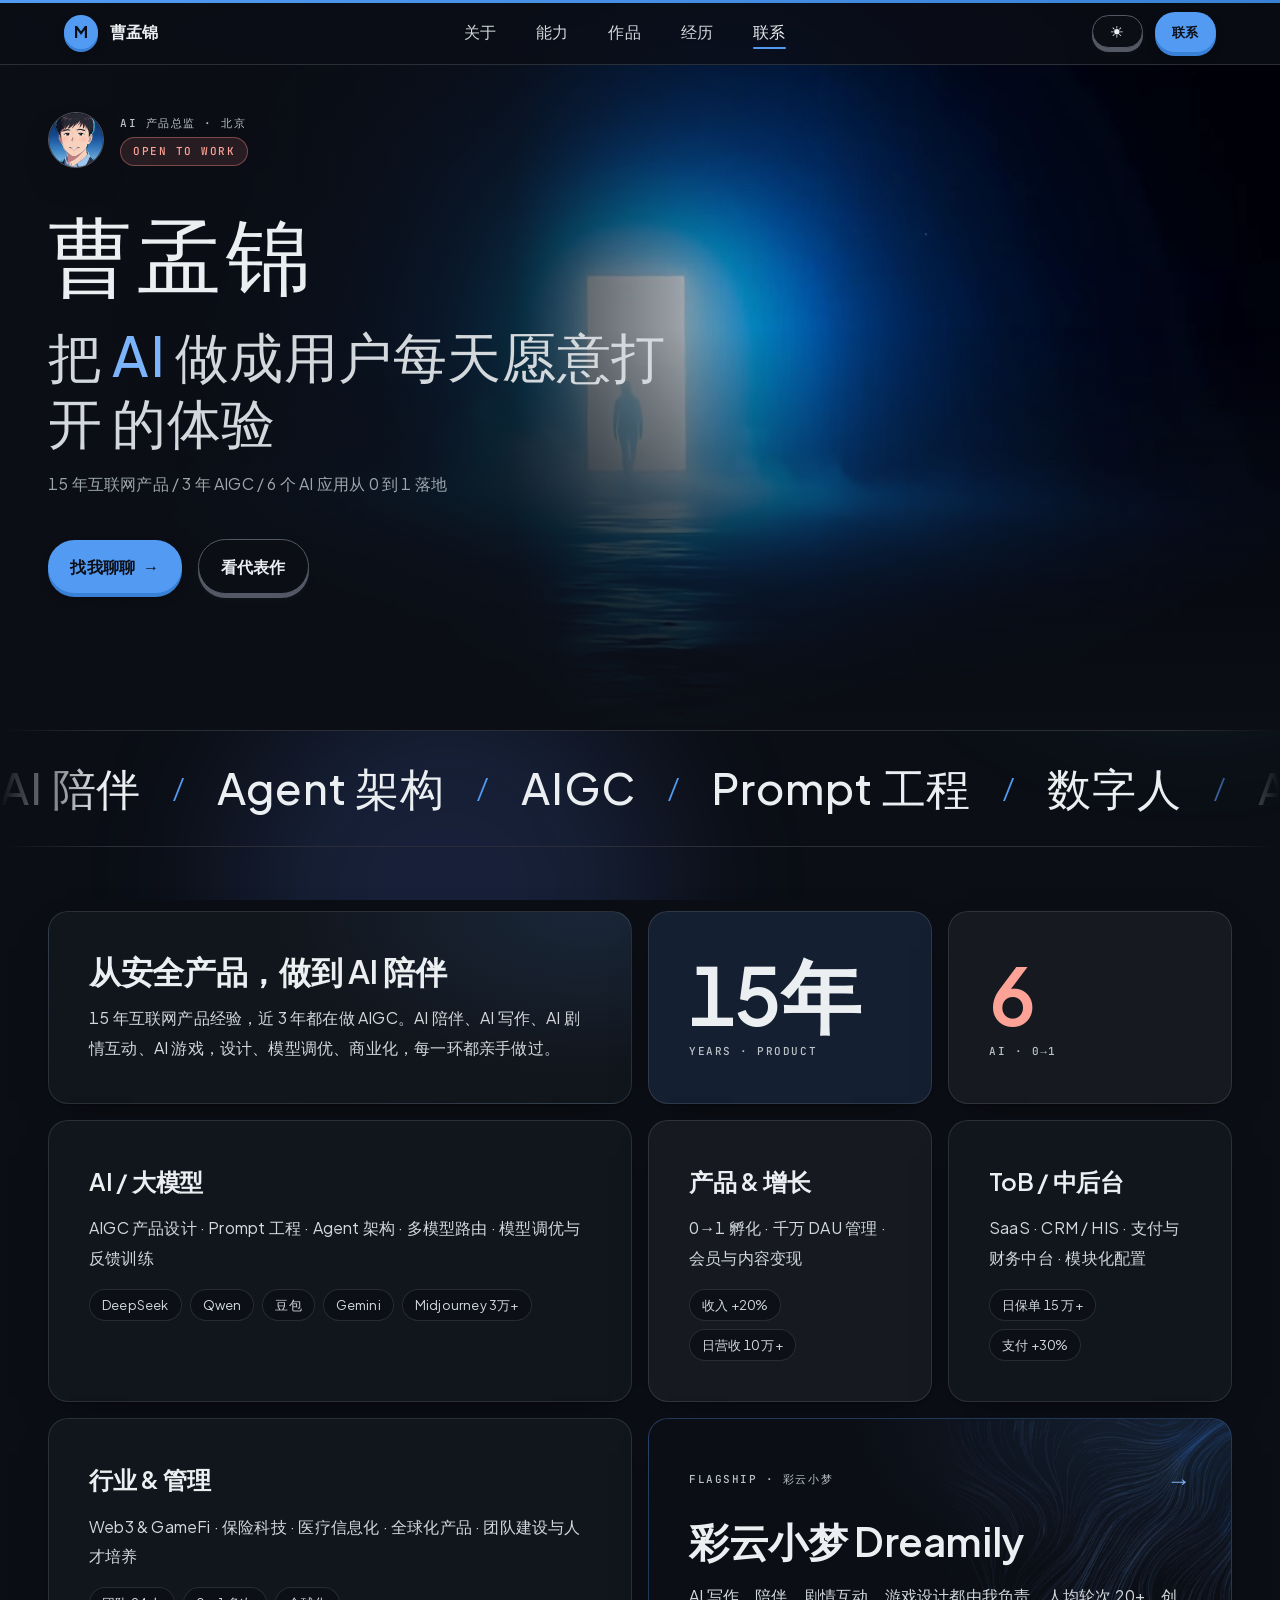
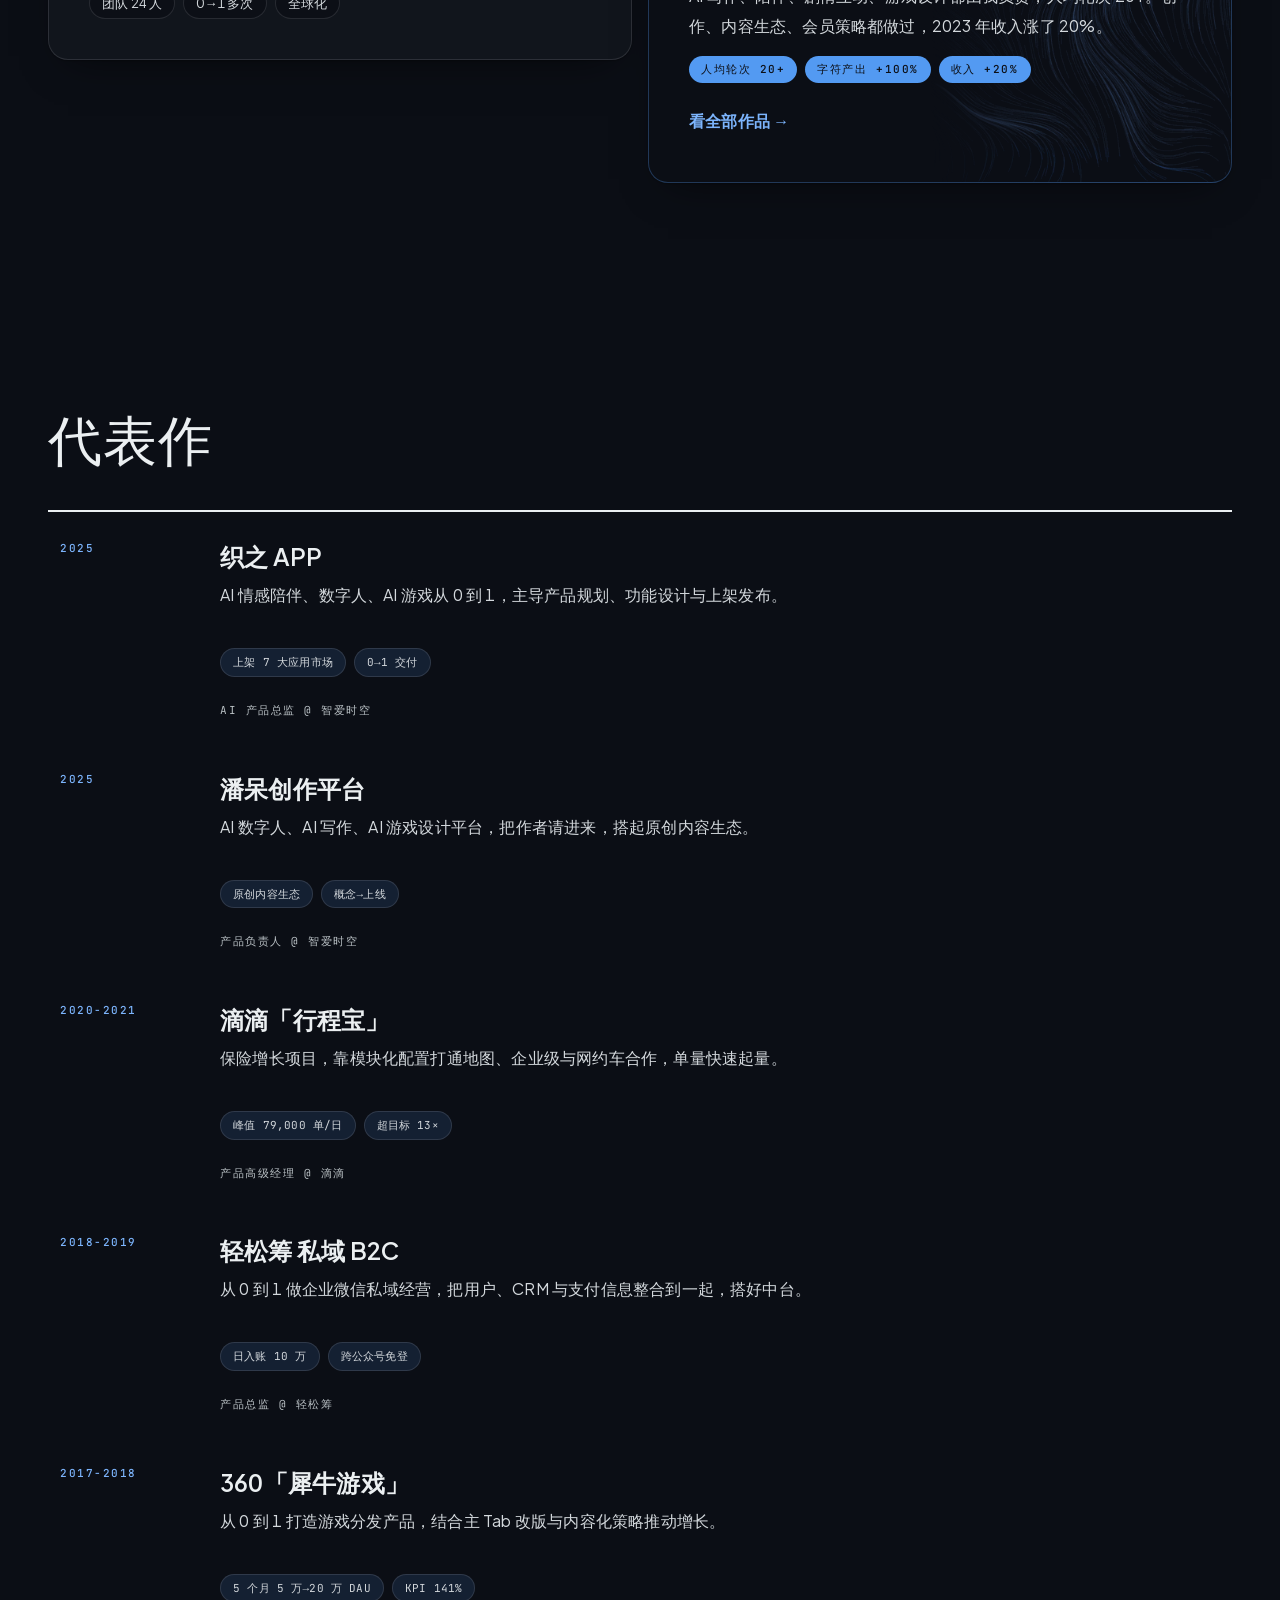
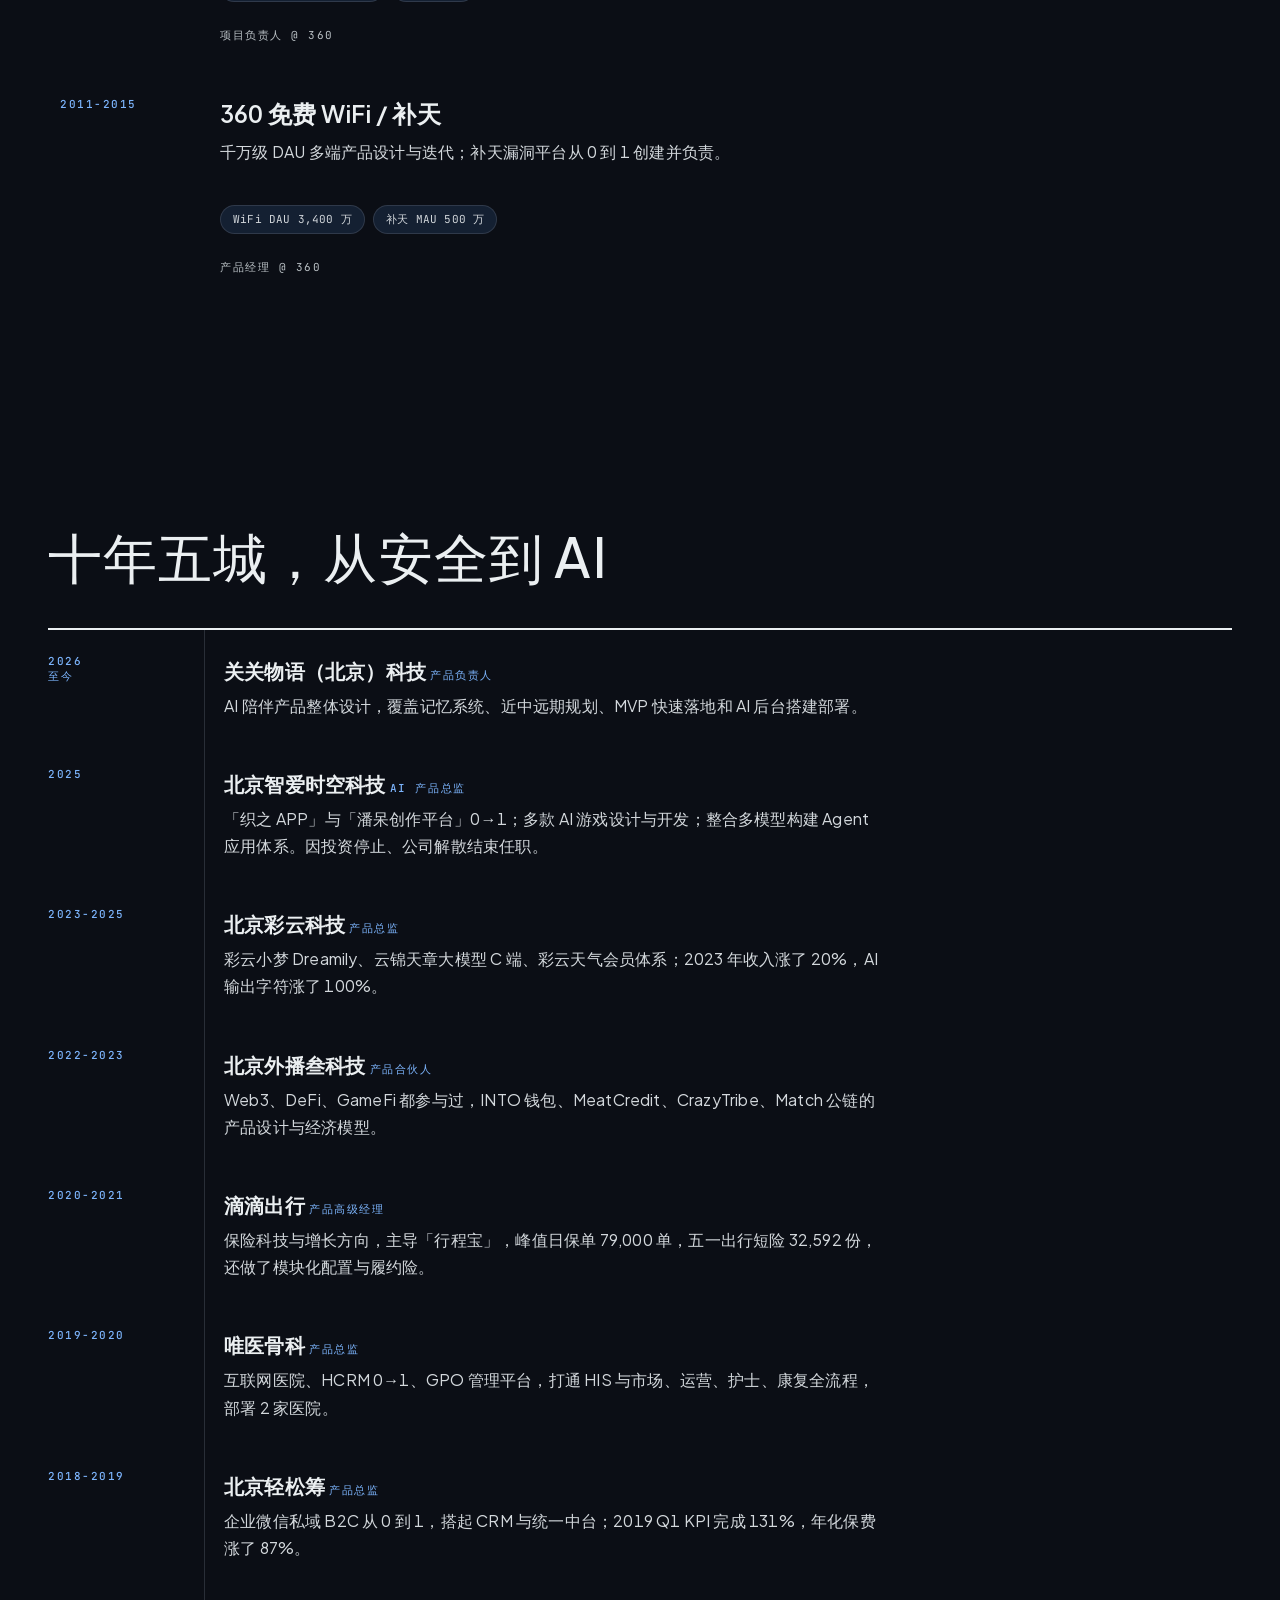
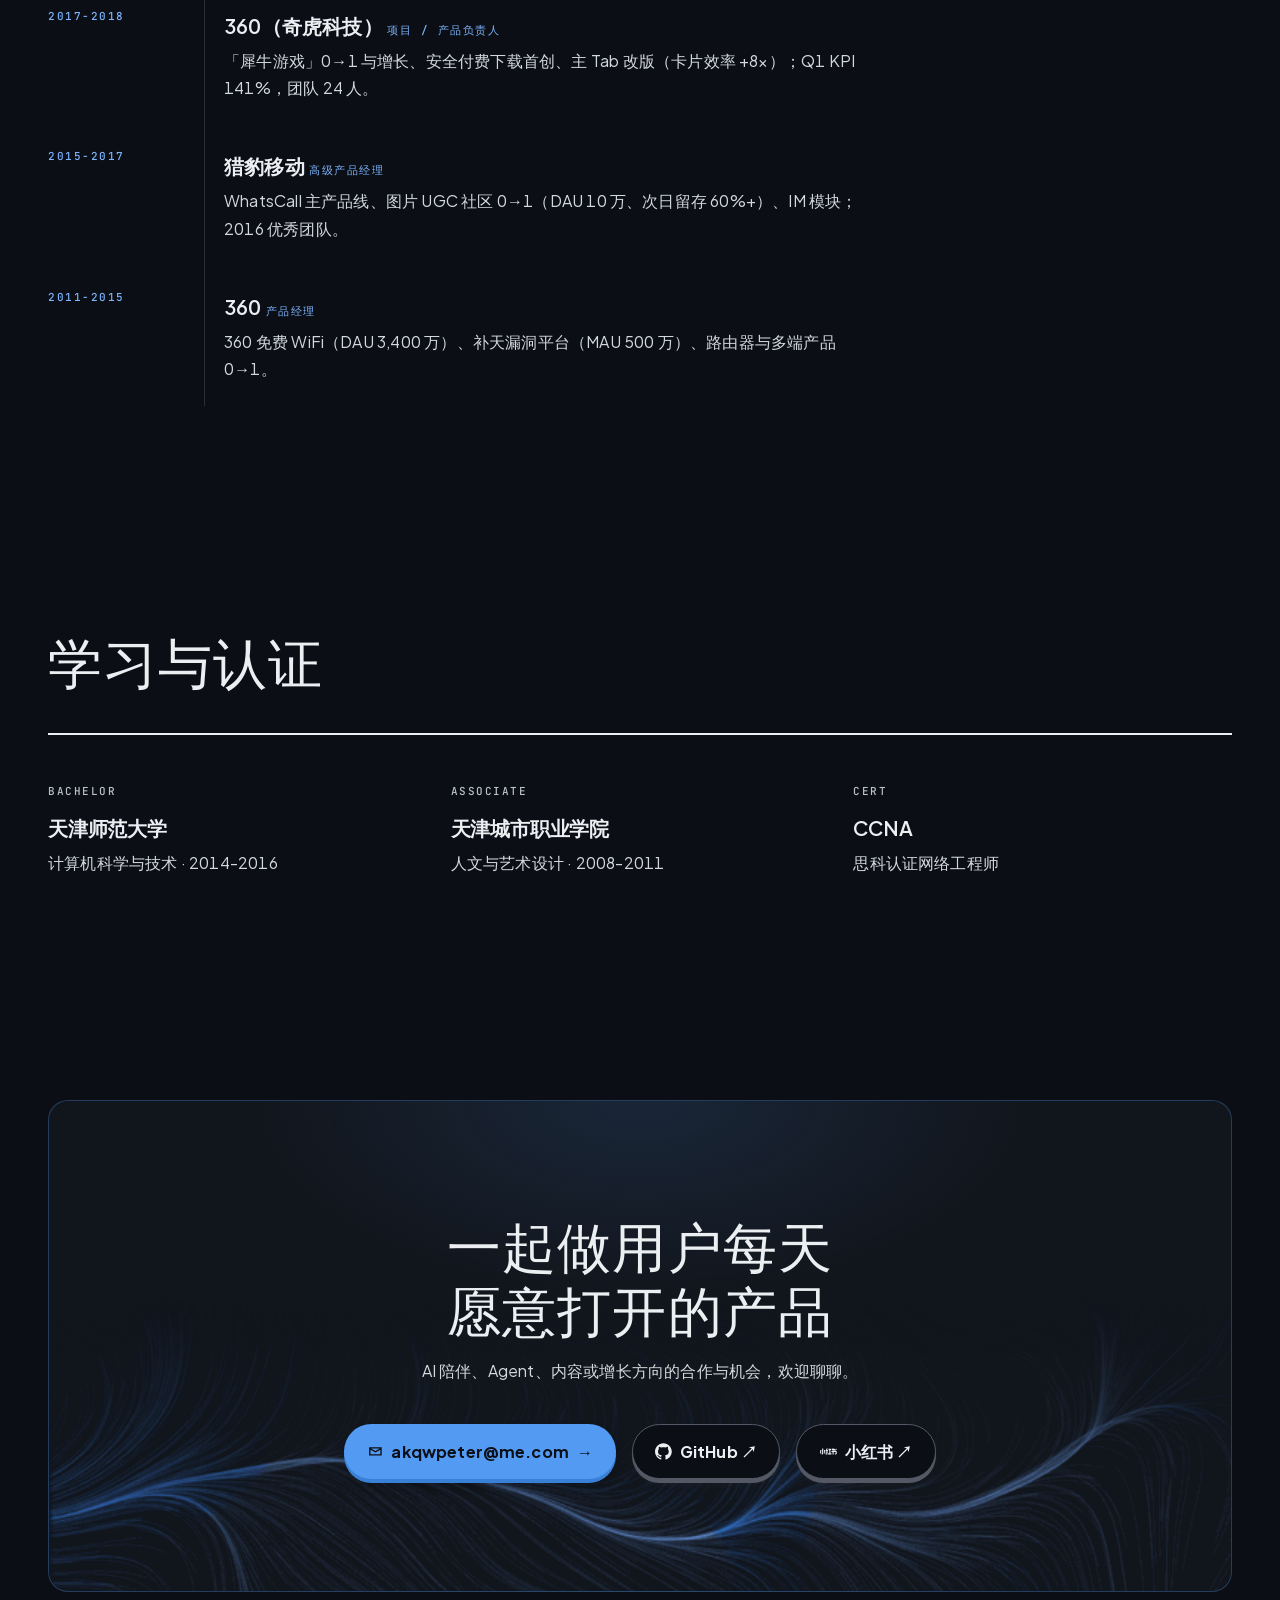
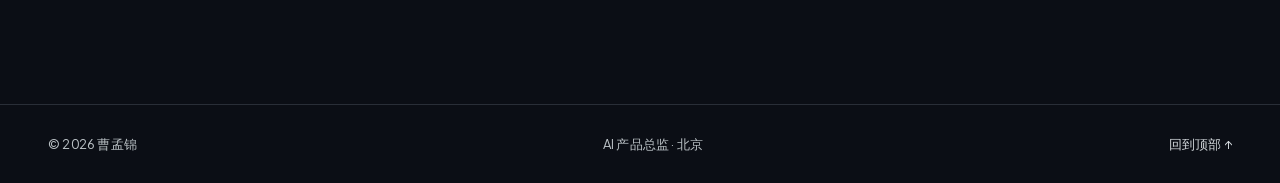
==== public/index.html @ 0b906cd5 "design: hero 重构——头像缩小进文字区、视频主体偏右、去除颗粒底纹、4.2s 正向微过渡循环；移除头像 3D tilt 死代码" ====
<!DOCTYPE html>
<html lang="zh-CN">
<head>
  <meta charset="UTF-8">
  <meta name="viewport" content="width=device-width, initial-scale=1.0">
  <title>曹孟锦 · AI 产品总监</title>
  <meta name="description" content="曹孟锦，面向用户的 AI 产品人。15 年互联网产品经验，近 3 年专注 AIGC，6 个 AI 应用从 0 到 1。">
  <meta name="theme-color" content="#0b0f1a">
  <link rel="canonical" href="https://mengjin-site.pages.dev/">
  <meta property="og:site_name" content="曹孟锦 · AI 产品总监">
  <meta property="og:title" content="曹孟锦 · AI 产品总监">
  <meta property="og:description" content="把 AI 做成用户每天愿意打开的产品。">
  <meta property="og:type" content="website">
  <meta property="og:url" content="https://mengjin-site.pages.dev/">
  <meta property="og:image" content="https://mengjin-site.pages.dev/assets/img/og-card.webp">
  <meta property="og:image:width" content="1200">
  <meta property="og:image:height" content="630">
  <meta property="og:image:type" content="image/webp">
  <meta name="twitter:card" content="summary_large_image">
  <meta name="twitter:title" content="曹孟锦 · AI 产品总监">
  <meta name="twitter:description" content="把 AI 做成用户每天愿意打开的产品。">
  <meta name="twitter:image" content="https://mengjin-site.pages.dev/assets/img/og-card.webp">
  <script type="application/ld+json">
  {
    "@context": "https://schema.org",
    "@type": "Person",
    "name": "曹孟锦",
    "jobTitle": "AI 产品总监",
    "url": "https://mengjin-site.pages.dev/",
    "email": "mailto:akqwpeter@me.com",
    "sameAs": [
      "https://github.com/akqwpeter-prog",
      "https://www.xiaohongshu.com/user/profile/629a37f300000000190286d9"
    ],
    "knowsAbout": ["AIGC", "AI 陪伴", "Agent 架构", "内容生态", "商业化"]
  }
  </script>
  <link rel="icon" href="data:image/svg+xml,%3Csvg%20xmlns='http://www.w3.org/2000/svg'%20viewBox='0%200%2064%2064'%3E%3Crect%20width='64'%20height='64'%20rx='16'%20fill='%231a5dff'/%3E%3Ctext%20x='32'%20y='44'%20font-size='32'%20text-anchor='middle'%20fill='%23f4f6f9'%20font-family='sans-serif'%20font-weight='bold'%3EM%3C/text%3E%3C/svg%3E">
  <script>
    (function () {
      try {
        var t = localStorage.getItem("mengjin-theme") || "dark";
        document.documentElement.dataset.theme = t;
      } catch (e) {
        document.documentElement.dataset.theme = "dark";
      }
    })();
  </script>
  <link rel="preload" href="assets/fonts/pjs-variable.woff2" as="font" type="font/woff2" crossorigin>
  <link rel="preload" href="assets/img/avatar.webp" as="image" fetchpriority="high">
  <link rel="stylesheet" href="tokens.css?v=5">
  <link rel="stylesheet" href="assets/css/style.css?v=9">
</head>
<body>
  <div class="aurora" aria-hidden="true"><span></span><span></span><span></span></div>
  <a class="skip-link" href="#main">跳到主要内容</a>
  <div class="nav-sentinel" aria-hidden="true"></div>
  <div class="scroll-progress" aria-hidden="true"></div>

  <header class="nav" id="siteNav">
    <div class="nav__inner">
      <a class="brand" href="#top">
        <span class="brand-orb" aria-hidden="true">M</span>
        <span class="brand-text">曹孟锦</span>
      </a>
      <nav class="nav__links" id="navLinks" aria-label="主导航">
        <a href="#about">关于</a>
        <a href="#capabilities">能力</a>
        <a href="#projects">作品</a>
        <a href="#timeline">经历</a>
        <a href="#contact">联系</a>
      </nav>
      <div class="nav__actions">
        <button class="btn btn--outline btn--sm theme-toggle" id="themeToggle" type="button" aria-label="切换到浅色模式"><svg class="ic ic-sun" viewBox="0 0 1024 1024" aria-hidden="true" focusable="false"><path d="M514.844444 510.103704m-201.955555 0a201.955556 201.955556 0 1 0 403.911111 0 201.955556 201.955556 0 1 0-403.911111 0Z"></path><path d="M486.4 93.866667v148.859259c0 36.977778 56.888889 36.977778 56.888889 0V93.866667c0-36.977778-56.888889-36.977778-56.888889 0zM486.4 777.481481v148.85926c0 36.977778 56.888889 36.977778 56.888889 0V777.481481c0-36.977778-56.888889-36.977778-56.888889 0zM931.081481 481.659259H782.222222c-36.977778 0-36.977778 56.888889 0 56.888889h148.859259c36.977778 0 36.977778-56.888889 0-56.888889zM247.466667 481.659259H98.607407c-36.977778 0-36.977778 56.888889 0 56.888889h148.85926c36.977778 0 36.977778-56.888889 0-56.888889z"></path><path d="M788.859259 195.318519L683.614815 300.562963c-25.6 25.6 14.222222 66.37037 40.77037 40.77037l105.244445-105.244444c25.6-26.548148-15.17037-66.37037-40.770371-40.77037zM305.303704 678.874074L200.059259 784.118519c-25.6 25.6 14.222222 66.37037 40.770371 40.77037l105.244444-105.244445c25.6-26.548148-14.222222-67.318519-40.77037-40.77037z"></path><path d="M829.62963 784.118519L724.385185 678.874074c-25.6-25.6-66.37037 14.222222-40.77037 40.77037L788.859259 824.888889c25.6 25.6 66.37037-15.17037 40.770371-40.77037zM346.074074 300.562963L240.82963 195.318519c-25.6-25.6-66.37037 14.222222-40.770371 40.77037L305.303704 341.333333c26.548148 25.6 66.37037-15.17037 40.77037-40.77037z"></path><path d="M514.844444 510.103704m-158.34074 0a158.340741 158.340741 0 1 0 316.681481 0 158.340741 158.340741 0 1 0-316.681481 0Z"></path><path d="M514.844444 510.103704m-107.14074 0a107.140741 107.140741 0 1 0 214.281481 0 107.140741 107.140741 0 1 0-214.281481 0Z"></path></svg><svg class="ic ic-moon" viewBox="0 0 1024 1024" aria-hidden="true" focusable="false"><path d="M5.1 767.5h253.5c2.8 0 5.1-2.3 5.1-5.1s-2.3-5.1-5.1-5.1H5.1c-2.8 0-5.1 2.3-5.1 5.1s2.3 5.1 5.1 5.1z m314.3 0h55.8c2.8 0 5.1-2.3 5.1-5.1s-2.3-5.1-5.1-5.1h-55.8c-2.8 0-5.1 2.3-5.1 5.1s2.3 5.1 5.1 5.1z m106.5 0h253.5c2.8 0 5.1-2.3 5.1-5.1s-2.3-5.1-5.1-5.1H425.9c-2.8 0-5.1 2.3-5.1 5.1s2.3 5.1 5.1 5.1z m314.4 0H796c2.8 0 5.1-2.3 5.1-5.1s-2.3-5.1-5.1-5.1h-55.8c-2.8 0-5.1 2.3-5.1 5.1s2.4 5.1 5.2 5.1z m106.4 0h172.4c2.8 0 5.1-2.3 5.1-5.1s-2.3-5.1-5.1-5.1H846.7c-2.8 0-5.1 2.3-5.1 5.1s2.3 5.1 5.1 5.1z"></path><path d="M311.9 770.1c-9.4-7.9-15.3-19.7-15.3-33 0-16.5 9.2-30.8 22.8-38H147c-23.8 0-43.1-19.3-43.1-43.1s19.3-43.1 43.1-43.1h441.1c23.8 0 43.1 19.3 43.1 43.1 0 16.5-9.2 30.8-22.8 38h172.4c23.8 0 43.1 19.3 43.1 43.1s-19.3 43.1-43.1 43.1H539.9c9.4 7.9 15.3 19.7 15.3 33 0 23.8-19.3 43.1-43.1 43.1H71c-23.8 0-43.1-19.3-43.1-43.1s19.3-43.1 43.1-43.1h240.9zM719.2 227.5H605.9c-11.2 0-20.3 9.1-20.3 20.3 0 11.2 9.1 20.3 20.3 20.3h212.9c11.2 0 20.3-9.1 20.3-20.3 0-6.1-2.7-11.5-6.9-15.2h113.3c11.2 0 20.3-9.1 20.3-20.3 0-11.2-9.1-20.3-20.3-20.3H732.6c-11.2 0-20.3 9.1-20.3 20.3 0.1 6.1 2.7 11.5 6.9 15.2z m190.9 81.2H697.2c-11.2 0-20.3-9.1-20.3-20.3 0-11.2 9.1-20.3 20.3-20.3h212.9c11.2 0 20.3 9.1 20.3 20.3 0 11.2-9.1 20.3-20.3 20.3zM335.4 389.8h113.3c11.2 0 20.3-9.1 20.3-20.3 0-11.2-9.1-20.3-20.3-20.3H235.8c-11.2 0-20.3 9.1-20.3 20.3 0 6.1 2.7 11.5 6.9 15.2H109c-11.2 0-20.3 9.1-20.3 20.3 0 11.2 9.1 20.3 20.3 20.3h213c11.2 0 20.3-9.1 20.3-20.3-0.1-6.1-2.7-11.5-6.9-15.2z m-190.9-81.1h212.9c11.2 0 20.3 9.1 20.3 20.3 0 11.2-9.1 20.3-20.3 20.3H144.5c-11.2 0-20.3-9.1-20.3-20.3 0-11.3 9.1-20.3 20.3-20.3z"></path><path d="M139.4 654.8C208.1 774.4 337 854.9 484.8 854.9c219.8 0 398-178.2 398-398 0-155.9-89.6-290.8-220.1-356.1 33.5 58.3 52.6 125.9 52.6 197.9 0 219.8-178.2 398-398 398-63.9 0-124.3-15.1-177.9-41.9z"></path><path d="M687.7 149c-6.8-16.7-14.6-32.7-23.5-48.2C795 166.2 884.8 301.4 884.8 457.6c0 220.2-178.6 398.7-399 398.7-8.5 0-17-0.3-25.4-0.8 208.5-13.1 373.5-186.2 373.5-397.9 0-124.4-56.9-235.5-146.2-308.6z"></path><path d="M84.3 657.4c-1.4-2.4-0.6-5.5 1.9-6.9 2.4-1.4 5.5-0.6 6.9 1.9C135 725.3 199.4 783.2 276.4 817c2.6 1.1 3.7 4.1 2.6 6.7-1.1 2.6-4.1 3.7-6.7 2.6-79-34.7-145-94.1-188-168.9z m192.8 170.9c-2.6-1.1-3.8-4.1-2.7-6.6 1.1-2.6 4.1-3.8 6.6-2.7 1.5 0.7 3.1 1.3 4.6 1.9 2.6 1.1 3.8 4 2.8 6.6-1.1 2.6-4 3.8-6.6 2.8-1.6-0.7-3.2-1.4-4.7-2z m53.6 18.3c-2.7-0.7-4.3-3.5-3.6-6.2 0.7-2.7 3.5-4.3 6.2-3.6 32.6 8.6 66.4 13.1 100.8 13.1 50.2 0 99.2-9.4 144.9-27.6 2.6-1 5.6 0.2 6.6 2.8 1 2.6-0.2 5.5-2.8 6.6-46.9 18.6-97.1 28.3-148.6 28.3-35.4 0-70-4.5-103.5-13.4z m256.8-16.8c-2.6 1.1-5.6-0.2-6.6-2.8-1.1-2.6 0.2-5.6 2.8-6.6 1.5-0.6 3.1-1.3 4.6-1.9 2.6-1.1 5.6 0.1 6.7 2.7 1.1 2.6-0.1 5.6-2.7 6.7-1.6 0.6-3.2 1.2-4.8 1.9z m50.5-25.1c-2.4 1.4-5.5 0.6-6.9-1.8-1.4-2.4-0.6-5.5 1.8-6.9 72.5-42.6 129.8-107.5 162.8-184.9 1.1-2.6 4.1-3.8 6.7-2.7 2.6 1.1 3.8 4.1 2.7 6.7-34 79.3-92.8 146-167.1 189.6z m169-194.4c-1.1 2.6-4 3.8-6.6 2.8-2.6-1.1-3.8-4-2.8-6.6 0.6-1.5 1.3-3.1 1.9-4.6 1-2.6 4-3.9 6.6-2.8 2.6 1 3.9 4 2.8 6.6-0.6 1.5-1.3 3-1.9 4.6z m17.8-53.7c-0.7 2.7-3.5 4.4-6.2 3.7-2.7-0.7-4.4-3.5-3.7-6.2 8-31.4 12.1-63.8 12.1-96.8 0-52.1-10-102.4-29.2-149.3-1.1-2.6 0.2-5.6 2.8-6.6 2.6-1.1 5.6 0.2 6.6 2.8 19.7 48.1 30 99.8 30 153.1 0 33.8-4.2 67.1-12.4 99.3z m-19.6-257.2c1.1 2.6-0.1 5.6-2.7 6.6s-5.6-0.1-6.6-2.7c-0.7-1.5-1.3-3.1-2-4.6-1.1-2.6 0-5.6 2.6-6.7 2.6-1.1 5.6 0 6.7 2.6 0.7 1.6 1.4 3.2 2 4.8zM629.8 123.6c1.2 2.5 0.2 5.6-2.4 6.8-2.5 1.2-5.6 0.2-6.8-2.4-4.1-8.4-8.4-16.6-13.1-24.7-2.5-4.4 2.2-9.3 6.7-7.1 68.4 34.2 125.9 87.4 165.3 152.9 1.4 2.4 0.7 5.5-1.7 7-2.4 1.4-5.5 0.7-7-1.7-35.6-59.1-86.2-107.9-146.4-141.3 2 3.5 3.7 7 5.4 10.5z m-7 9c-1.2-2.5-0.1-5.6 2.4-6.7 2.5-1.2 5.6-0.1 6.7 2.4 0.7 1.6 1.4 3.1 2.1 4.7 1.2 2.6 0 5.6-2.5 6.7s-5.6 0-6.7-2.5c-0.6-1.6-1.3-3.1-2-4.6z m19.8 51.4c-0.8-2.7 0.7-5.5 3.4-6.3s5.5 0.7 6.3 3.4c11.5 37.8 17.5 77.4 17.5 117.7 0 46.5-7.9 92-23.1 134.9-0.9 2.6-3.8 4-6.5 3.1-2.6-0.9-4-3.8-3.1-6.5 14.9-41.9 22.5-86.2 22.5-131.5 0-39.4-5.8-78-17-114.8z m-7.3 251c1-2.6 3.9-4 6.5-3s4 3.9 3 6.5l-1.8 4.8c-1 2.6-3.9 3.9-6.6 2.9-2.6-1-3.9-3.9-2.9-6.6 0.7-1.5 1.2-3.1 1.8-4.6z m-22.6 50c1.3-2.5 4.4-3.4 6.9-2.1 2.5 1.3 3.4 4.4 2.1 6.9-41 75.9-105.5 137-183.5 173.8-2.5 1.2-5.6 0.1-6.7-2.4s-0.1-5.6 2.4-6.7c76-35.9 138.9-95.5 178.8-169.5zM429.3 656.5c2.5-1.2 5.6 0 6.7 2.5 1.2 2.5 0 5.6-2.5 6.7-1.6 0.7-3.1 1.4-4.7 2.1-2.6 1.1-5.6 0-6.7-2.6-1.1-2.6 0-5.6 2.6-6.7 1.5-0.6 3-1.3 4.6-2z m-51.8 19.3c2.7-0.8 5.5 0.7 6.3 3.4s-0.7 5.5-3.4 6.3c-36.5 10.7-74.6 16.2-113.4 16.3-48.4 0-95.3-8.4-139.5-24.7-2.6-1-4-3.9-3-6.5s3.9-4 6.5-3c43.1 15.9 88.8 24 136 24 37.8 0 74.9-5.4 110.5-15.8z m-251.2-10c2.6 1 3.9 3.9 2.9 6.5s-3.9 3.9-6.5 2.9c-1.6-0.6-3.2-1.2-4.8-1.9-2.6-1-3.9-4-2.8-6.6 1-2.6 4-3.9 6.6-2.8 1.5 0.7 3 1.4 4.6 1.9zM579.5 604c21.2 18.7 48.3 29.2 77.1 29.2 16.3 0 32.2-3.4 46.9-9.8 2.6-1.1 3.7-4.1 2.6-6.7-1.1-2.6-4.1-3.7-6.7-2.6-13.4 5.9-27.9 8.9-42.8 8.9-26.3 0-51.1-9.6-70.4-26.6-2.1-1.9-5.3-1.7-7.2 0.4-1.8 2.2-1.6 5.4 0.5 7.2z"></path><path d="M714.9 498.8m-22.8 0a22.8 22.8 0 1 0 45.6 0 22.8 22.8 0 1 0-45.6 0Z"></path></svg></button>
        <a class="btn btn--accent btn--sm" href="#contact">联系</a>
        <button class="nav-toggle" id="navToggle" aria-label="打开菜单" aria-expanded="false" aria-controls="navMenu">
          <span></span><span></span>
        </button>
      </div>
    </div>
    <div class="nav__overlay" id="navMenu" hidden>
      <nav aria-label="移动端导航">
        <a href="#about">关于</a>
        <a href="#capabilities">能力</a>
        <a href="#projects">作品</a>
        <a href="#timeline">经历</a>
        <a href="#contact">联系</a>
      </nav>
    </div>
  </header>

  <main id="main">
    <section class="hero" id="top">
      <div class="hero__bg" aria-hidden="true">
        <video class="hero__video" autoplay muted loop playsinline preload="auto" poster="assets/img/hero-poster.webp">
          <source src="assets/img/hero-bg.webm" type="video/webm">
        </video>
      </div>
      <div class="container hero__grid">
        <div class="hero__copy">
          <div class="hero__identity hero__reveal" style="--d:40ms">
            <img class="hero__avatar" src="assets/img/avatar.webp" alt="曹孟锦的卡通头像" width="104" height="132" fetchpriority="high" decoding="async">
            <div class="hero__identity-meta">
              <p class="hero__label mono-label">AI 产品总监 · 北京</p>
              <span class="status-badge">OPEN TO WORK</span>
            </div>
          </div>
          <h1 class="hero__name">曹孟锦</h1>
          <p class="hero__lede hero__reveal" style="--d:120ms" aria-label="把 AI 做成用户每天愿意打开的产品">把 <span class="hl">AI</span> 做成用户每天愿意打开 <span class="hero__rotor rot" id="heroRotor" aria-hidden="true">的产品</span></p>
          <p class="hero__sub hero__reveal" style="--d:170ms">15 年互联网产品 / 3 年 AIGC / 6 个 AI 应用从 0 到 1 落地</p>
          <div class="hero__cta hero__reveal" style="--d:220ms">
            <a class="btn btn--accent btn--magnetic" href="mailto:akqwpeter@me.com">找我聊聊 <span class="btn__arrow" aria-hidden="true">→</span></a>
            <a class="btn btn--outline" href="#projects">看代表作</a>
          </div>
        </div>
      </div>
    </section>

    <div class="marquee" aria-hidden="true">
      <div class="marquee__track">
        <div class="marquee__group">
          <span>AI 陪伴</span><i>/</i><span>Agent 架构</span><i>/</i><span>AIGC</span><i>/</i><span>Prompt 工程</span><i>/</i><span>数字人</span><i>/</i><span>AI 写作</span><i>/</i><span>AI 游戏</span><i>/</i><span>内容生态</span><i>/</i><span>会员策略</span><i>/</i><span>商业化</span><i>/</i><span>团队管理</span><i>/</i><span>全球化</span>
        </div>
        <div class="marquee__group">
          <span>AI 陪伴</span><i>/</i><span>Agent 架构</span><i>/</i><span>AIGC</span><i>/</i><span>Prompt 工程</span><i>/</i><span>数字人</span><i>/</i><span>AI 写作</span><i>/</i><span>AI 游戏</span><i>/</i><span>内容生态</span><i>/</i><span>会员策略</span><i>/</i><span>商业化</span><i>/</i><span>团队管理</span><i>/</i><span>全球化</span>
        </div>
      </div>
    </div>

    <section class="bento container" id="about" aria-label="关于与能力">
      <article class="cell cell--about span-2x1 reveal">
        <h2>从安全产品，做到 AI 陪伴</h2>
        <p>15 年互联网产品经验，近 3 年都在做 AIGC。AI 陪伴、AI 写作、AI 剧情互动、AI 游戏，设计、模型调优、商业化，每一环都亲手做过。</p>
      </article>
      <article class="cell cell--stat span-1x1 reveal" style="--d:60ms">
        <span class="stat-num" data-count="15" data-suffix="年">0</span>
        <span class="mono-label">YEARS · PRODUCT</span>
      </article>
      <article class="cell cell--stat span-1x1 reveal" style="--d:120ms">
        <span class="stat-num" data-count="6">0</span>
        <span class="mono-label">AI · 0→1</span>
      </article>
      <article class="cell cell--cap span-2x1 reveal" id="capabilities">
        <h3>AI / 大模型</h3>
        <p>AIGC 产品设计 · Prompt 工程 · Agent 架构 · 多模型路由 · 模型调优与反馈训练</p>
        <div class="chip-row"><span>DeepSeek</span><span>Qwen</span><span>豆包</span><span>Gemini</span><span>Midjourney 3万+</span></div>
      </article>
      <article class="cell cell--cap span-1x1 reveal" style="--d:60ms">
        <h3>产品 & 增长</h3>
        <p>0→1 孵化 · 千万 DAU 管理 · 会员与内容变现</p>
        <div class="chip-row"><span>收入 +20%</span><span>日营收 10 万+</span></div>
      </article>
      <article class="cell cell--cap span-1x1 reveal" style="--d:120ms">
        <h3>ToB / 中后台</h3>
        <p>SaaS · CRM / HIS · 支付与财务中台 · 模块化配置</p>
        <div class="chip-row"><span>日保单 15 万+</span><span>支付 +30%</span></div>
      </article>
      <article class="cell cell--cap span-2x1 reveal">
        <h3>行业 & 管理</h3>
        <p>Web3 & GameFi · 保险科技 · 医疗信息化 · 全球化产品 · 团队建设与人才培养</p>
        <div class="chip-row"><span>团队 24 人</span><span>0→1 多次</span><span>全球化</span></div>
      </article>
      <article class="cell cell--flag span-2x2 reveal">
        <div class="flag__art" aria-hidden="true">
          <img src="assets/img/ink-flow-1.webp" alt="" width="760" height="760" loading="lazy" decoding="async" fetchpriority="low">
        </div>
        <div class="flag__head">
          <span class="mono-label">FLAGSHIP · 彩云小梦</span>
          <span class="flag__arrow" aria-hidden="true">→</span>
        </div>
        <h3>彩云小梦 Dreamily</h3>
        <p>AI 写作、陪伴、剧情互动、游戏设计都由我负责，人均轮次 20+。创作、内容生态、会员策略都做过，2023 年收入涨了 20%。</p>
        <div class="flag__kpis"><span>人均轮次 20+</span><span>字符产出 +100%</span><span>收入 +20%</span></div>
        <a class="flag__link" href="#projects">看全部作品 <span aria-hidden="true">→</span></a>
      </article>
    </section>

    <section class="section work" id="projects">
      <div class="container">
        <h2 class="section__title">代表作</h2>
        <div class="work__list">
          <article class="work__row reveal">
            <span class="work__index mono-label">2025</span>
            <div class="work__main">
              <h3>织之 APP</h3>
              <p>AI 情感陪伴、数字人、AI 游戏从 0 到 1，主导产品规划、功能设计与上架发布。</p>
            </div>
            <div class="work__kpis"><span>上架 7 大应用市场</span><span>0→1 交付</span></div>
            <span class="work__co">AI 产品总监 @ 智爱时空</span>
          </article>
          <article class="work__row reveal">
            <span class="work__index mono-label">2025</span>
            <div class="work__main">
              <h3>潘呆创作平台</h3>
              <p>AI 数字人、AI 写作、AI 游戏设计平台，把作者请进来，搭起原创内容生态。</p>
            </div>
            <div class="work__kpis"><span>原创内容生态</span><span>概念→上线</span></div>
            <span class="work__co">产品负责人 @ 智爱时空</span>
          </article>
          <article class="work__row reveal">
            <span class="work__index mono-label">2020-2021</span>
            <div class="work__main">
              <h3>滴滴「行程宝」</h3>
              <p>保险增长项目，靠模块化配置打通地图、企业级与网约车合作，单量快速起量。</p>
            </div>
            <div class="work__kpis"><span>峰值 79,000 单/日</span><span>超目标 13×</span></div>
            <span class="work__co">产品高级经理 @ 滴滴</span>
          </article>
          <article class="work__row reveal">
            <span class="work__index mono-label">2018-2019</span>
            <div class="work__main">
              <h3>轻松筹 私域 B2C</h3>
              <p>从 0 到 1 做企业微信私域经营，把用户、CRM 与支付信息整合到一起，搭好中台。</p>
            </div>
            <div class="work__kpis"><span>日入账 10 万</span><span>跨公众号免登</span></div>
            <span class="work__co">产品总监 @ 轻松筹</span>
          </article>
          <article class="work__row reveal">
            <span class="work__index mono-label">2017-2018</span>
            <div class="work__main">
              <h3>360「犀牛游戏」</h3>
              <p>从 0 到 1 打造游戏分发产品，结合主 Tab 改版与内容化策略推动增长。</p>
            </div>
            <div class="work__kpis"><span>5 个月 5 万→20 万 DAU</span><span>KPI 141%</span></div>
            <span class="work__co">项目负责人 @ 360</span>
          </article>
          <article class="work__row reveal">
            <span class="work__index mono-label">2011-2015</span>
            <div class="work__main">
              <h3>360 免费 WiFi / 补天</h3>
              <p>千万级 DAU 多端产品设计与迭代；补天漏洞平台从 0 到 1 创建并负责。</p>
            </div>
            <div class="work__kpis"><span>WiFi DAU 3,400 万</span><span>补天 MAU 500 万</span></div>
            <span class="work__co">产品经理 @ 360</span>
          </article>
        </div>
      </div>
    </section>

    <section class="section timeline-section" id="timeline">
      <div class="container">
        <h2 class="section__title">十年五城，从安全到 AI</h2>
        <ol class="timeline">
          <li class="tl__row reveal">
            <span class="tl__year mono-label">2026<br>至今</span>
            <div class="tl__body">
              <h3>关关物语（北京）科技 <span>产品负责人</span></h3>
              <p>AI 陪伴产品整体设计，覆盖记忆系统、近中远期规划、MVP 快速落地和 AI 后台搭建部署。</p>
            </div>
          </li>
          <li class="tl__row reveal">
            <span class="tl__year mono-label">2025</span>
            <div class="tl__body">
              <h3>北京智爱时空科技 <span>AI 产品总监</span></h3>
              <p>「织之 APP」与「潘呆创作平台」0→1；多款 AI 游戏设计与开发；整合多模型构建 Agent 应用体系。因投资停止、公司解散结束任职。</p>
            </div>
          </li>
          <li class="tl__row reveal">
            <span class="tl__year mono-label">2023-2025</span>
            <div class="tl__body">
              <h3>北京彩云科技 <span>产品总监</span></h3>
              <p>彩云小梦 Dreamily、云锦天章大模型 C 端、彩云天气会员体系；2023 年收入涨了 20%，AI 输出字符涨了 100%。</p>
            </div>
          </li>
          <li class="tl__row reveal">
            <span class="tl__year mono-label">2022-2023</span>
            <div class="tl__body">
              <h3>北京外播叁科技 <span>产品合伙人</span></h3>
              <p>Web3、DeFi、GameFi 都参与过，INTO 钱包、MeatCredit、CrazyTribe、Match 公链的产品设计与经济模型。</p>
            </div>
          </li>
          <li class="tl__row reveal">
            <span class="tl__year mono-label">2020-2021</span>
            <div class="tl__body">
              <h3>滴滴出行 <span>产品高级经理</span></h3>
              <p>保险科技与增长方向，主导「行程宝」，峰值日保单 79,000 单，五一出行短险 32,592 份，还做了模块化配置与履约险。</p>
            </div>
          </li>
          <li class="tl__row reveal">
            <span class="tl__year mono-label">2019-2020</span>
            <div class="tl__body">
              <h3>唯医骨科 <span>产品总监</span></h3>
              <p>互联网医院、HCRM 0→1、GPO 管理平台，打通 HIS 与市场、运营、护士、康复全流程，部署 2 家医院。</p>
            </div>
          </li>
          <li class="tl__row reveal">
            <span class="tl__year mono-label">2018-2019</span>
            <div class="tl__body">
              <h3>北京轻松筹 <span>产品总监</span></h3>
              <p>企业微信私域 B2C 从 0 到 1，搭起 CRM 与统一中台；2019 Q1 KPI 完成 131%，年化保费涨了 87%。</p>
            </div>
          </li>
          <li class="tl__row reveal">
            <span class="tl__year mono-label">2017-2018</span>
            <div class="tl__body">
              <h3>360（奇虎科技） <span>项目 / 产品负责人</span></h3>
              <p>「犀牛游戏」0→1 与增长、安全付费下载首创、主 Tab 改版（卡片效率 +8×）；Q1 KPI 141%，团队 24 人。</p>
            </div>
          </li>
          <li class="tl__row reveal">
            <span class="tl__year mono-label">2015-2017</span>
            <div class="tl__body">
              <h3>猎豹移动 <span>高级产品经理</span></h3>
              <p>WhatsCall 主产品线、图片 UGC 社区 0→1（DAU 10 万、次日留存 60%+）、IM 模块；2016 优秀团队。</p>
            </div>
          </li>
          <li class="tl__row reveal">
            <span class="tl__year mono-label">2011-2015</span>
            <div class="tl__body">
              <h3>360 <span>产品经理</span></h3>
              <p>360 免费 WiFi（DAU 3,400 万）、补天漏洞平台（MAU 500 万）、路由器与多端产品 0→1。</p>
            </div>
          </li>
        </ol>
      </div>
    </section>

    <section class="section education" id="education">
      <div class="container">
        <h2 class="section__title">学习与认证</h2>
        <div class="edu__row">
          <div class="edu__item reveal">
            <span class="mono-label">BACHELOR</span>
            <h3>天津师范大学</h3>
            <p>计算机科学与技术 · 2014-2016</p>
          </div>
          <div class="edu__item reveal" style="--d:60ms">
            <span class="mono-label">ASSOCIATE</span>
            <h3>天津城市职业学院</h3>
            <p>人文与艺术设计 · 2008-2011</p>
          </div>
          <div class="edu__item reveal" style="--d:120ms">
            <span class="mono-label">CERT</span>
            <h3>CCNA</h3>
            <p>思科认证网络工程师</p>
          </div>
        </div>
      </div>
    </section>

    <section class="section contact" id="contact">
      <div class="container contact__inner reveal">
        <div class="contact__art" aria-hidden="true">
          <img src="assets/img/ink-flow-2.webp" alt="" width="1150" height="720" loading="lazy" decoding="async" fetchpriority="low">
        </div>
        <h2 class="contact__title">一起做用户每天<br>愿意打开的产品</h2>
        <p class="contact__sub">AI 陪伴、Agent、内容或增长方向的合作与机会，欢迎聊聊。</p>
        <div class="contact__actions">
          <a class="btn btn--accent btn--magnetic" href="mailto:akqwpeter@me.com"><svg class="ic" viewBox="0 0 1024 1024" aria-hidden="true" focusable="false"><path d="M780.8 341.333333H243.2l268.8 149.333334v85.333333L213.333333 409.6V682.666667h597.333334V409.6l-298.666667 166.4v-85.333333L780.8 341.333333zM896 256v512H128V256h768z"></path></svg> akqwpeter@me.com <span class="btn__arrow" aria-hidden="true">→</span></a>
          <a class="btn btn--outline" href="https://github.com/akqwpeter-prog"><svg class="ic" viewBox="0 0 24 24" aria-hidden="true" focusable="false"><title>GitHub</title><path d="M12 .297c-6.63 0-12 5.373-12 12 0 5.303 3.438 9.8 8.205 11.385.6.113.82-.258.82-.577 0-.285-.01-1.04-.015-2.04-3.338.724-4.042-1.61-4.042-1.61C4.422 18.07 3.633 17.7 3.633 17.7c-1.087-.744.084-.729.084-.729 1.205.084 1.838 1.236 1.838 1.236 1.07 1.835 2.809 1.305 3.495.998.108-.776.417-1.305.76-1.605-2.665-.3-5.466-1.332-5.466-5.93 0-1.31.465-2.38 1.235-3.22-.135-.303-.54-1.523.105-3.176 0 0 1.005-.322 3.3 1.23.96-.267 1.98-.399 3-.405 1.02.006 2.04.138 3 .405 2.28-1.552 3.285-1.23 3.285-1.23.645 1.653.24 2.873.12 3.176.765.84 1.23 1.91 1.23 3.22 0 4.61-2.805 5.625-5.475 5.92.42.36.81 1.096.81 2.22 0 1.606-.015 2.896-.015 3.286 0 .315.21.69.825.57C20.565 22.092 24 17.592 24 12.297c0-6.627-5.373-12-12-12"/></svg> GitHub ↗</a>
          <a class="btn btn--outline" href="https://www.xiaohongshu.com/user/profile/629a37f300000000190286d9"><svg class="ic" viewBox="0 0 24 24" aria-hidden="true" focusable="false"><title>Xiaohongshu</title><path d="M22.405 9.879c.002.016.01.02.07.019h.725a.797.797 0 0 0 .78-.972.794.794 0 0 0-.884-.618.795.795 0 0 0-.692.794c0 .101-.002.666.001.777zm-11.509 4.808c-.203.001-1.353.004-1.685.003a2.528 2.528 0 0 1-.766-.126.025.025 0 0 0-.03.014L7.7 16.127a.025.025 0 0 0 .01.032c.111.06.336.124.495.124.66.01 1.32.002 1.981 0 .01 0 .02-.006.023-.015l.712-1.545a.025.025 0 0 0-.024-.036zM.477 9.91c-.071 0-.076.002-.076.01a.834.834 0 0 0-.01.08c-.027.397-.038.495-.234 3.06-.012.24-.034.389-.135.607-.026.057-.033.042.003.112.046.092.681 1.523.787 1.74.008.015.011.02.017.02.008 0 .033-.026.047-.044.147-.187.268-.391.371-.606.306-.635.44-1.325.486-1.706.014-.11.021-.22.03-.33l.204-2.616.022-.293c.003-.029 0-.033-.03-.034zm7.203 3.757a1.427 1.427 0 0 1-.135-.607c-.004-.084-.031-.39-.235-3.06a.443.443 0 0 0-.01-.082c-.004-.011-.052-.008-.076-.008h-1.48c-.03.001-.034.005-.03.034l.021.293c.076.982.153 1.964.233 2.946.05.4.186 1.085.487 1.706.103.215.223.419.37.606.015.018.037.051.048.049.02-.003.742-1.642.804-1.765.036-.07.03-.055.003-.112zm3.861-.913h-.872a.126.126 0 0 1-.116-.178l1.178-2.625a.025.025 0 0 0-.023-.035l-1.318-.003a.148.148 0 0 1-.135-.21l.876-1.954a.025.025 0 0 0-.023-.035h-1.56c-.01 0-.02.006-.024.015l-.926 2.068c-.085.169-.314.634-.399.938a.534.534 0 0 0-.02.191.46.46 0 0 0 .23.378.981.981 0 0 0 .46.119h.59c.041 0-.688 1.482-.834 1.972a.53.53 0 0 0-.023.172.465.465 0 0 0 .23.398c.15.092.342.12.475.12l1.66-.001c.01 0 .02-.006.023-.015l.575-1.28a.025.025 0 0 0-.024-.035zm-6.93-4.937H3.1a.032.032 0 0 0-.034.033c0 1.048-.01 2.795-.01 6.829 0 .288-.269.262-.28.262h-.74c-.04.001-.044.004-.04.047.001.037.465 1.064.555 1.263.01.02.03.033.051.033.157.003.767.009.938-.014.153-.02.3-.06.438-.132.3-.156.49-.419.595-.765.052-.172.075-.353.075-.533.002-2.33 0-4.66-.007-6.991a.032.032 0 0 0-.032-.032zm11.784 6.896c0-.014-.01-.021-.024-.022h-1.465c-.048-.001-.049-.002-.05-.049v-4.66c0-.072-.005-.07.07-.07h.863c.08 0 .075.004.075-.074V8.393c0-.082.006-.076-.08-.076h-3.5c-.064 0-.075-.006-.075.073v1.445c0 .083-.006.077.08.077h.854c.075 0 .07-.004.07.07v4.624c0 .095.008.084-.085.084-.37 0-1.11-.002-1.304 0-.048.001-.06.03-.06.03l-.697 1.519s-.014.025-.008.036c.006.01.013.008.058.008 1.748.003 3.495.002 5.243.002.03-.001.034-.006.035-.033v-1.539zm4.177-3.43c0 .013-.007.023-.02.024-.346.006-.692.004-1.037.004-.014-.002-.022-.01-.022-.024-.005-.434-.007-.869-.01-1.303 0-.072-.006-.071.07-.07l.733-.003c.041 0 .081.002.12.015.093.025.16.107.165.204.006.431.002 1.153.001 1.153zm2.67.244a1.953 1.953 0 0 0-.883-.222h-.18c-.04-.001-.04-.003-.042-.04V10.21c0-.132-.007-.263-.025-.394a1.823 1.823 0 0 0-.153-.53 1.533 1.533 0 0 0-.677-.71 2.167 2.167 0 0 0-1-.258c-.153-.003-.567 0-.72 0-.07 0-.068.004-.068-.065V7.76c0-.031-.01-.041-.046-.039H17.93s-.016 0-.023.007c-.006.006-.008.012-.008.023v.546c-.008.036-.057.015-.082.022h-.95c-.022.002-.028.008-.03.032v1.481c0 .09-.004.082.082.082h.913c.082 0 .072.128.072.128V11.19s.003.117-.06.117h-1.482c-.068 0-.06.082-.06.082v1.445s-.01.068.064.068h1.457c.082 0 .076-.006.076.079v3.225c0 .088-.007.081.082.081h1.43c.09 0 .082.007.082-.08v-3.27c0-.029.006-.035.033-.035l2.323-.003c.098 0 .191.02.28.061a.46.46 0 0 1 .274.407c.008.395.003.79.003 1.185 0 .259-.107.367-.33.367h-1.218c-.023.002-.029.008-.028.033.184.437.374.871.57 1.303a.045.045 0 0 0 .04.026c.17.005.34.002.51.003.15-.002.517.004.666-.01a2.03 2.03 0 0 0 .408-.075c.59-.18.975-.698.976-1.313v-1.981c0-.128-.01-.254-.034-.38 0 .078-.029-.641-.724-.998z"/></svg> 小红书 ↗</a>
        </div>
      </div>
    </section>
  </main>

  <footer class="site-footer">
    <div class="container footer__inner">
      <span>© <span id="year">2026</span> 曹孟锦</span>
      <span>AI 产品总监 · 北京</span>
      <a href="#top">回到顶部 ↑</a>
    </div>
  </footer>

  <script src="assets/js/main.js?v=6" defer></script>
</body>
</html>
---- public/tokens.css ----
/* mengjin-site · design tokens
 * direction: cobalt ink · dark-first editorial / bento grid
 * audit: single primary accent (cobalt blue) + coral signal color,
 *        deep blue-black surfaces, forced dark theme
 */

:root {
  color-scheme: dark;

  /* surfaces · deep blue-black ink */
  --color-paper: oklch(16.5% 0.014 265);
  --color-paper-2: oklch(19.5% 0.016 265);
  --color-paper-3: oklch(23% 0.017 265);
  --color-rule: oklch(30% 0.018 265);
  --color-rule-2: oklch(46% 0.02 265);

  /* ink scale · cool off-white */
  --color-muted: oklch(72% 0.014 240);
  --color-neutral: oklch(81% 0.01 235);
  --color-ink-2: oklch(88% 0.008 235);
  --color-ink: oklch(95% 0.005 220);

  /* accent · electric cobalt blue */
  --color-accent: oklch(68% 0.15 255);
  --color-accent-deep: oklch(60% 0.15 255);
  --color-accent-text: oklch(76% 0.12 255);
  --color-accent-ink: oklch(17% 0.015 265);
  --color-focus: oklch(74% 0.13 255);

  /* signal · coral (status only, used sparingly) */
  --color-flare: oklch(74% 0.13 25);
  --color-flare-deep: oklch(66% 0.14 25);
  --color-flare-text: oklch(80% 0.11 28);

  /* tint surfaces */
  --tint-accent: oklch(68% 0.15 255 / 0.13);
  --tint-accent-strong: oklch(68% 0.15 255 / 0.22);
  --tint-flare: oklch(74% 0.13 25 / 0.12);
  --tint-ink: oklch(95% 0.005 220 / 0.05);
  --tint-ink-strong: oklch(95% 0.005 220 / 0.1);
  --tint-rule: oklch(95% 0.005 220 / 0.12);

  /* shadows */
  --shadow-card: 0 16px 40px -20px oklch(0% 0 0 / 0.6), 0 1px 2px oklch(0% 0 0 / 0.3);
  --shadow-card-hover: 0 28px 64px -24px oklch(0% 0 0 / 0.7), 0 2px 6px oklch(0% 0 0 / 0.35);
  --shadow-btn-cast: oklch(0% 0 0 / 0.45);

  /* aurora blobs · fixed backdrop */
  --aurora-1: oklch(58% 0.14 240 / 0.22);
  --aurora-2: oklch(68% 0.1 215 / 0.18);
  --aurora-3: oklch(64% 0.17 265 / 0.16);

  /* Type: variable rounded sans + mono labels */
  --font-display: "Plus Jakarta Sans", "PingFang SC", "Hiragino Sans GB", sans-serif;
  --font-body: "Plus Jakarta Sans", "PingFang SC", "Hiragino Sans GB", sans-serif;
  --font-label: "JetBrains Mono", ui-monospace, "SF Mono", Menlo, monospace;

  --display-weight: 300;
  --text-display: clamp(2.9rem, 5.6vw + 0.8rem, 5.5rem);
  --text-display-s: clamp(2.1rem, 3.4vw + 1rem, 3.4rem);
  --tracking-display: -0.02em;
  --tracking-tight: -0.01em;
  --tracking-normal: 0;
  --tracking-label: 0.14em;
  --tracking-micro: 0.2em;

  --lh-tight: 1.12;
  --lh-snug: 1.24;
  --lh-normal: 1.7;
  --lh-relaxed: 1.85;

  --section-gap: 7rem;
  --section-head-gap: 2rem;

  /* shape system: buttons pill · cards 20px · inputs 12px */
  --radius-card: 20px;
  --radius-pill: 999px;
  --radius-input: 12px;
  --rule-card: 1px;

  --ease-spring: cubic-bezier(0.34, 1.56, 0.64, 1);
  --ease-snap: cubic-bezier(0.22, 1, 0.36, 1);
  --ease-out: cubic-bezier(0.16, 1, 0.3, 1);
  --ease-in-out: cubic-bezier(0.65, 0, 0.35, 1);
  --dur-micro: 120ms;
  --dur-short: 220ms;
  --dur-long: 420ms;
  --dur-tick: 1200ms;

  --space-2xs: 0.25rem;
  --space-xs: 0.5rem;
  --space-sm: 0.75rem;
  --space-md: 1rem;
  --space-lg: 1.5rem;
  --space-xl: 2.5rem;
  --space-2xl: 4rem;
  --space-3xl: 7rem;

  --text-xs: 0.6875rem;
  --text-sm: 0.8125rem;
  --text-base: 1rem;
  --text-md: 1.0625rem;
  --text-lg: 1.25rem;
  --text-xl: 1.5rem;
  --text-2xl: 2rem;
  --text-3xl: 2.5rem;

  --page-max: 78rem;
  --page-gutter: clamp(1.25rem, 4vw, 3rem);
  --measure: 60ch;
}

/* light theme · cool paper + cobalt */
:root[data-theme="light"] {
  color-scheme: light;

  --color-paper: oklch(98.6% 0.006 220);
  --color-paper-2: oklch(96.7% 0.008 220);
  --color-paper-3: oklch(94.4% 0.01 225);
  --color-rule: oklch(90.5% 0.012 230);
  --color-rule-2: oklch(78% 0.02 235);

  --color-muted: oklch(50% 0.02 240);
  --color-neutral: oklch(38% 0.02 245);
  --color-ink-2: oklch(29% 0.02 250);
  --color-ink: oklch(22% 0.022 255);

  --color-accent: oklch(55% 0.19 255);
  --color-accent-deep: oklch(46% 0.18 255);
  --color-accent-text: oklch(43% 0.17 258);
  --color-accent-ink: oklch(99% 0.002 220);
  --color-focus: oklch(50% 0.19 255);

  --color-flare: oklch(62% 0.19 25);
  --color-flare-deep: oklch(50% 0.18 28);
  --color-flare-text: oklch(50% 0.17 28);

  --tint-accent: oklch(55% 0.19 255 / 0.09);
  --tint-accent-strong: oklch(55% 0.19 255 / 0.16);
  --tint-flare: oklch(62% 0.19 25 / 0.1);
  --tint-ink: oklch(22% 0.022 255 / 0.045);
  --tint-ink-strong: oklch(22% 0.022 255 / 0.09);
  --tint-rule: oklch(22% 0.022 255 / 0.1);

  --shadow-card: 0 14px 34px -18px oklch(30% 0.1 255 / 0.2), 0 1px 2px oklch(30% 0.1 255 / 0.06);
  --shadow-card-hover: 0 26px 60px -24px oklch(30% 0.1 255 / 0.28), 0 2px 6px oklch(30% 0.1 255 / 0.1);
  --shadow-btn-cast: oklch(46% 0.18 255 / 0.45);

  --aurora-1: oklch(60% 0.17 240 / 0.4);
  --aurora-2: oklch(70% 0.12 215 / 0.34);
  --aurora-3: oklch(66% 0.2 265 / 0.28);
}
---- public/assets/css/style.css ----
/* mengjin-site · ink & jade
 * macrostructure: asymmetric bento · editorial rows · timeline rail
 * interaction: floating morph nav, tactile push buttons, counter bounce,
 *              reveal-on-view, click splash · light + dark themes
 */

@import "../../tokens.css";

@font-face {
  font-family: "Plus Jakarta Sans";
  src: url("../fonts/pjs-variable.woff2") format("woff2");
  font-weight: 200 800;
  font-style: normal;
  font-display: swap;
}
@font-face {
  font-family: "JetBrains Mono";
  src: url("../fonts/jetbrains-mono-400.woff2") format("woff2");
  font-weight: 400;
  font-style: normal;
  font-display: swap;
}
@font-face {
  font-family: "JetBrains Mono";
  src: url("../fonts/jetbrains-mono-500.woff2") format("woff2");
  font-weight: 500;
  font-style: normal;
  font-display: swap;
}

* {
  margin: 0;
  padding: 0;
  box-sizing: border-box;
}

html,
body {
  overflow-x: clip;
}

html {
  scroll-behavior: smooth;
}

body {
  background: var(--color-paper);
  color: var(--color-ink);
  font-family: var(--font-body);
  font-weight: 400;
  font-size: var(--text-base);
  line-height: var(--lh-normal);
  -webkit-font-smoothing: antialiased;
  text-rendering: optimizeLegibility;
  font-variant-numeric: tabular-nums;
  letter-spacing: 0.012em;
  transition: background-color var(--dur-long) var(--ease-out), color var(--dur-long) var(--ease-out);
}

/* ---------- atmosphere · aurora + grain ---------- */

.aurora {
  position: fixed;
  inset: 0;
  z-index: -1;
  overflow: hidden;
  pointer-events: none;
}

.aurora span {
  position: absolute;
  border-radius: 50%;
  filter: blur(70px);
  will-change: transform;
}

.aurora span:nth-child(1) {
  width: 44vmax;
  height: 44vmax;
  left: -10vmax;
  top: -14vmax;
  background: var(--aurora-1);
  animation: aurora-drift-a 26s ease-in-out infinite alternate;
}

.aurora span:nth-child(2) {
  width: 38vmax;
  height: 38vmax;
  right: -12vmax;
  top: 22vh;
  background: var(--aurora-2);
  animation: aurora-drift-b 32s ease-in-out infinite alternate;
}

.aurora span:nth-child(3) {
  width: 34vmax;
  height: 34vmax;
  left: 18vw;
  bottom: -16vmax;
  background: var(--aurora-3);
  animation: aurora-drift-c 38s ease-in-out infinite alternate;
}

@keyframes aurora-drift-a {
  to {
    transform: translate3d(9vw, 5vh, 0) scale(1.12);
  }
}

@keyframes aurora-drift-b {
  to {
    transform: translate3d(-7vw, -6vh, 0) scale(0.92);
  }
}

@keyframes aurora-drift-c {
  to {
    transform: translate3d(5vw, -4vh, 0) scale(1.08);
  }
}

::selection {
  background: var(--color-accent);
  color: var(--color-accent-ink);
}

a {
  color: inherit;
  text-decoration: none;
}

img {
  display: block;
  max-width: 100%;
}

button {
  font: inherit;
  color: inherit;
  background: none;
  border: 0;
  cursor: pointer;
}

:focus-visible {
  outline: 3px solid var(--color-focus);
  outline-offset: 3px;
}

.mono-label {
  font-family: var(--font-label);
  font-size: var(--text-xs);
  font-weight: 500;
  letter-spacing: var(--tracking-label);
  text-transform: uppercase;
  color: var(--color-neutral);
}

.container {
  width: min(var(--page-max), 100% - 2 * var(--page-gutter));
  margin-inline: auto;
}

.skip-link {
  position: fixed;
  top: -60px;
  left: var(--space-md);
  z-index: 300;
  padding: var(--space-sm) var(--space-md);
  border-radius: var(--radius-input);
  background: var(--color-accent);
  color: var(--color-accent-ink);
  font-weight: 600;
  transition: top var(--dur-short) var(--ease-out);
}
.skip-link:focus {
  top: var(--space-md);
}

/* nav floating sentinel: 1px marker at the morph threshold */
.nav-sentinel {
  position: absolute;
  top: 80px;
  left: 0;
  width: 1px;
  height: 1px;
  pointer-events: none;
}

/* scroll progress · CSS scroll-driven animation, no JS scroll listener */
.scroll-progress {
  position: fixed;
  top: 0;
  left: 0;
  right: 0;
  height: 3px;
  z-index: 320;
  background: linear-gradient(90deg, var(--color-accent), var(--color-accent-deep));
  transform-origin: 0 50%;
  animation: progress-grow linear;
  animation-timeline: scroll(root);
}

@keyframes progress-grow {
  from {
    transform: scaleX(0);
  }
  to {
    transform: scaleX(1);
  }
}

@supports not (animation-timeline: scroll()) {
  .scroll-progress {
    display: none;
  }
}

/* ---------- nav · floating morph ---------- */

.nav {
  position: fixed;
  top: 0;
  left: 0;
  right: 0;
  z-index: 300;
  padding-block: 0;
  background: color-mix(in oklch, var(--color-paper) 82%, transparent);
  border-block-end: 1px solid var(--color-rule);
  -webkit-backdrop-filter: saturate(1.4) blur(14px);
  backdrop-filter: saturate(1.4) blur(14px);
  transition:
    padding-block var(--dur-long) var(--ease-out),
    background-color var(--dur-long) var(--ease-out),
    border-block-end-color var(--dur-long) var(--ease-out),
    backdrop-filter var(--dur-long) var(--ease-out);
}

.nav__inner {
  max-width: var(--page-max);
  min-height: 60px;
  margin-inline: auto;
  padding: var(--space-sm) var(--page-gutter);
  display: flex;
  align-items: center;
  justify-content: space-between;
  gap: var(--space-lg);
  border-radius: 0;
  background-color: transparent;
  box-shadow: none;
  transform: translateY(0);
  transition:
    max-width var(--dur-long) var(--ease-out),
    min-height var(--dur-long) var(--ease-out),
    padding-block var(--dur-long) var(--ease-out),
    border-radius var(--dur-long) var(--ease-out),
    background-color var(--dur-long) var(--ease-out),
    box-shadow var(--dur-long) var(--ease-out),
    transform var(--dur-long) var(--ease-out),
    backdrop-filter var(--dur-long) var(--ease-out);
}

.nav.is-floating {
  padding-block: var(--space-2xs);
  background-color: transparent;
  border-block-end-color: transparent;
  -webkit-backdrop-filter: blur(0);
  backdrop-filter: blur(0);
}

.nav.is-floating .nav__inner {
  max-width: 58rem;
  min-height: 52px;
  padding-block: var(--space-2xs);
  border-radius: var(--radius-pill);
  background-color: color-mix(in oklch, var(--color-paper) 88%, transparent);
  -webkit-backdrop-filter: blur(18px);
  backdrop-filter: blur(18px);
  box-shadow:
    var(--shadow-card),
    inset 0 0 0 1px color-mix(in oklch, var(--color-ink) 6%, transparent);
  transform: translateY(12px);
}

@media (prefers-reduced-transparency: reduce) {
  .nav {
    background: var(--color-paper);
    -webkit-backdrop-filter: none;
    backdrop-filter: none;
  }
  .nav.is-floating .nav__inner {
    background: var(--color-paper);
    -webkit-backdrop-filter: none;
    backdrop-filter: none;
  }
}

.brand {
  display: inline-flex;
  align-items: center;
  gap: var(--space-sm);
  line-height: 1;
}

.brand-orb {
  display: grid;
  place-items: center;
  width: 34px;
  height: 34px;
  border-radius: 50%;
  background: var(--color-accent);
  color: var(--color-accent-ink);
  font-family: var(--font-body);
  font-weight: 700;
  box-shadow:
    0 3px 0 0 var(--color-accent-deep),
    0 6px 12px -3px var(--shadow-btn-cast);
  animation: orb-pulse 4s ease-in-out infinite;
}

@keyframes orb-pulse {
  0%,
  100% {
    transform: scale(1);
  }
  50% {
    transform: scale(1.05);
  }
}

.brand-text {
  font-family: var(--font-display);
  font-weight: 700;
  letter-spacing: var(--tracking-tight);
  white-space: nowrap;
}

.nav__links {
  display: flex;
  align-items: center;
  gap: var(--space-xl);
}

.nav__links a {
  position: relative;
  padding: var(--space-2xs) 0;
  font-size: var(--text-base);
  font-weight: 500;
  color: var(--color-ink-2);
  white-space: nowrap;
  transition: color var(--dur-short) var(--ease-out);
}

.nav__links a::after {
  content: "";
  position: absolute;
  left: 0;
  right: 0;
  bottom: 0;
  height: 2px;
  border-radius: 2px;
  background: var(--color-accent);
  transform: scaleX(0);
  transform-origin: right;
  transition: transform var(--dur-short) var(--ease-out);
}

.nav__links a:hover,
.nav__links a.active {
  color: var(--color-ink);
}

.nav__links a:hover::after,
.nav__links a.active::after {
  transform: scaleX(1);
  transform-origin: left;
}

.nav__actions {
  display: flex;
  align-items: center;
  gap: var(--space-sm);
}

.nav-toggle {
  display: none;
  flex-direction: column;
  justify-content: center;
  align-items: center;
  gap: 6px;
  width: 40px;
  height: 40px;
  border-radius: 50%;
  border: 1px solid var(--color-rule-2);
}

.nav-toggle span {
  display: block;
  width: 18px;
  height: 2px;
  border-radius: 2px;
  background: var(--color-ink);
  transition:
    transform var(--dur-short) var(--ease-out),
    opacity var(--dur-short) var(--ease-out);
}

.nav-toggle.open span:nth-child(1) {
  transform: translateY(4px) rotate(45deg);
}

.nav-toggle.open span:nth-child(2) {
  transform: translateY(-4px) rotate(-45deg);
}

.nav__overlay {
  position: fixed;
  inset: 0;
  z-index: 290;
  display: flex;
  align-items: center;
  justify-content: center;
  background: color-mix(in oklch, var(--color-paper) 92%, transparent);
  -webkit-backdrop-filter: blur(22px);
  backdrop-filter: blur(22px);
}

.nav__overlay[hidden] {
  display: none;
}

html.menu-open {
  overflow: hidden;
}

.nav__overlay nav {
  display: flex;
  flex-direction: column;
  align-items: center;
  gap: var(--space-xl);
}

.nav__overlay a:not(.btn) {
  font-family: var(--font-display);
  font-size: var(--text-3xl);
  font-weight: 600;
  color: var(--color-ink);
  opacity: 0;
  transform: translateY(var(--space-lg));
  transition:
    opacity var(--dur-long) var(--ease-out),
    transform var(--dur-long) var(--ease-out);
}

.nav__overlay.open a:not(.btn) {
  opacity: 1;
  transform: none;
}

.nav__overlay.open a:not(.btn):nth-child(1) {
  transition-delay: 60ms;
}
.nav__overlay.open a:not(.btn):nth-child(2) {
  transition-delay: 120ms;
}
.nav__overlay.open a:not(.btn):nth-child(3) {
  transition-delay: 180ms;
}
.nav__overlay.open a:not(.btn):nth-child(4) {
  transition-delay: 240ms;
}
.nav__overlay.open a:not(.btn):nth-child(5) {
  transition-delay: 300ms;
}
.nav__overlay.open .btn {
  transition-delay: 360ms;
}

/* ---------- buttons · push system ---------- */

.btn {
  --btn-face: var(--color-accent);
  --btn-ink: var(--color-accent-ink);
  --btn-edge: var(--color-accent-deep);
  --btn-cast: var(--shadow-btn-cast);
  display: inline-flex;
  align-items: center;
  justify-content: center;
  gap: 0.5em;
  padding: 0.8rem 1.4rem;
  font-family: var(--font-body);
  font-weight: 700;
  font-size: var(--text-base);
  letter-spacing: 0.01em;
  border: 0;
  border-radius: var(--radius-pill);
  color: var(--btn-ink);
  background: var(--btn-face);
  cursor: pointer;
  position: relative;
  isolation: isolate;
  white-space: nowrap;
  box-shadow:
    0 4px 0 0 var(--btn-edge),
    0 6px 12px -3px var(--btn-cast);
  transform: translateY(0);
  transition:
    transform var(--dur-micro) var(--ease-out),
    box-shadow var(--dur-micro) var(--ease-out),
    background-color var(--dur-short) var(--ease-out),
    color var(--dur-short) var(--ease-out),
    border-color var(--dur-short) var(--ease-out);
}

.btn:hover {
  transform: translateY(-2px);
  box-shadow:
    0 6px 0 0 var(--btn-edge),
    0 12px 22px -4px var(--btn-cast);
}

.btn:active {
  transform: translateY(3px);
  box-shadow:
    0 1px 0 0 var(--btn-edge),
    0 2px 6px -2px var(--btn-cast);
  transition-duration: var(--dur-micro);
}

.btn:focus-visible {
  outline: 3px solid var(--color-focus);
  outline-offset: 3px;
}

.btn--sm {
  padding: 0.55rem 1.1rem;
  font-size: var(--text-sm);
}

.btn--accent {
  --btn-face: var(--color-accent);
  --btn-ink: var(--color-accent-ink);
  --btn-edge: var(--color-accent-deep);
  --btn-cast: var(--shadow-btn-cast);
}

.btn--outline {
  --btn-face: var(--color-paper);
  --btn-ink: var(--color-ink);
  --btn-edge: var(--color-rule-2);
  --btn-cast: var(--tint-ink);
  border: 1px solid var(--color-rule-2);
}

.btn--outline:hover {
  background: var(--color-paper-2);
}

.btn__arrow {
  display: inline-block;
  transition: transform var(--dur-short) var(--ease-out);
}

.btn:hover .btn__arrow {
  transform: translateX(3px);
}

/* ---------- icons · inline svg (fill follows currentColor) ---------- */

.ic {
  display: inline-block;
  width: 1.05em;
  height: 1.05em;
  flex-shrink: 0;
  vertical-align: -0.15em;
  fill: currentColor;
}

.theme-toggle {
  display: inline-flex;
  align-items: center;
  justify-content: center;
  gap: 0.4em;
}

.theme-toggle .ic-moon {
  display: none;
}

:root[data-theme="light"] .theme-toggle .ic-sun {
  display: none;
}

:root[data-theme="light"] .theme-toggle .ic-moon {
  display: inline-block;
}

/* ---------- click splash · feedback moment ---------- */

.click-splash {
  position: fixed;
  width: 26px;
  height: 26px;
  z-index: 400;
  pointer-events: none;
  border-radius: 50%;
  background: var(--color-accent);
  opacity: 0.55;
  animation: click-splash var(--dur-burst, 520ms) var(--ease-out) forwards;
}

@keyframes click-splash {
  0% {
    transform: scale(0.2);
    opacity: 0.55;
  }
  60% {
    transform: scale(1.15);
    opacity: 0.28;
  }
  100% {
    transform: scale(1.5);
    opacity: 0;
  }
}

/* ---------- hero ---------- */

.hero {
  position: relative;
  overflow: hidden;
  padding: clamp(7rem, 12vh, 9rem) 0 8.5rem;
}

.hero__bg {
  position: absolute;
  inset: 0;
  z-index: 0;
  background: url("../img/hero-poster.webp") center / cover no-repeat;
}

.hero__bg video {
  display: block;
  width: 100%;
  height: 100%;
  object-fit: cover;
  object-position: 72% 50%;
}

.hero__bg::after {
  content: "";
  position: absolute;
  inset: 0;
  background:
    linear-gradient(to right, var(--color-paper) 0%, color-mix(in srgb, var(--color-paper) 80%, transparent) 40%, transparent 64%),
    linear-gradient(to bottom, transparent 45%, color-mix(in srgb, var(--color-paper) 72%, transparent) 82%, var(--color-paper) 100%);
}

[data-theme="light"] .hero__bg {
  display: none;
}

@media (prefers-reduced-motion: reduce) {
  .hero__bg video {
    display: none;
  }
}

.hero__grid {
  position: relative;
  z-index: 1;
  align-items: center;
}

.hero__copy {
  max-width: clamp(26rem, 52vw, 44rem);
}

.hero__label {
  margin-bottom: var(--space-md);
}

.hero__identity {
  display: flex;
  align-items: center;
  gap: var(--space-md);
  margin-bottom: var(--space-xl);
}

.hero__avatar {
  width: 56px;
  height: 56px;
  object-fit: cover;
  border-radius: 50%;
  border: 1px solid var(--color-rule-2);
  box-shadow: var(--shadow-card);
}

.hero__identity-meta {
  display: grid;
  gap: var(--space-2xs);
}

.hero__identity .hero__label {
  margin-bottom: 0;
}

.hero__identity .status-badge {
  margin-top: 0;
  justify-self: start;
}

.hero__name {
  font-family: var(--font-display);
  font-weight: 300;
  font-size: var(--text-display);
  line-height: 1.06;
  letter-spacing: 0.06em;
  overflow-wrap: anywhere;
  min-width: 0;
  overflow: clip;
  padding-bottom: 0.06em;
  margin-bottom: -0.06em;
}

.hero__name .char {
  display: inline-block;
  will-change: transform;
  transform: translateY(115%) rotate(6deg);
  animation: char-rise 720ms var(--ease-out) forwards;
  animation-delay: calc(140ms + var(--i, 0) * 55ms);
}

@keyframes char-rise {
  to {
    transform: translateY(0) rotate(0deg);
  }
}

.hero__reveal {
  opacity: 0;
  animation: hero-fade-up 820ms var(--ease-out) forwards;
  animation-delay: var(--d, 0ms);
}

@keyframes hero-fade-up {
  from {
    opacity: 0;
    transform: translateY(18px);
  }
  to {
    opacity: 1;
    transform: none;
  }
}

.hero__lede {
  margin-top: var(--space-lg);
  font-family: var(--font-display);
  font-weight: 500;
  font-size: var(--text-display-s);
  line-height: 1.22;
  letter-spacing: 0.01em;
  color: var(--color-ink-2);
  overflow-wrap: anywhere;
  min-width: 0;
}

.hl {
  color: var(--color-accent-text);
}

.hero__rotor {
  display: inline-block;
  white-space: nowrap;
}

.hero__rotor.rot {
  animation: rotor-in 520ms var(--ease-out) both;
}

@keyframes rotor-in {
  from {
    opacity: 0;
    transform: translateY(0.4em);
    filter: blur(4px);
  }
  to {
    opacity: 1;
    transform: none;
    filter: blur(0);
  }
}

@media (prefers-reduced-motion: reduce) {
  .hero__rotor.rot {
    animation: none;
  }
}

.hero__sub {
  margin-top: var(--space-md);
  color: var(--color-muted);
  max-width: var(--measure);
  line-height: 1.8;
}

.hero__cta {
  display: flex;
  flex-wrap: wrap;
  align-items: center;
  gap: var(--space-md);
  margin-top: var(--space-xl);
}

.status-badge {
  display: inline-block;
  margin-top: var(--space-sm);
  padding: var(--space-2xs) var(--space-sm);
  border-radius: var(--radius-pill);
  border: 1px solid color-mix(in oklch, var(--color-flare) 42%, transparent);
  background: var(--tint-flare);
  color: var(--color-flare-text);
  font-family: var(--font-label);
  font-size: var(--text-xs);
  font-weight: 500;
  letter-spacing: var(--tracking-label);
}

/* ---------- skills marquee ---------- */

.marquee {
  overflow: hidden;
  border-block: 1px solid var(--color-rule);
  padding-block: clamp(0.9rem, 1.6vw, 1.5rem);
  margin-block-end: var(--space-2xl);
  mask-image: linear-gradient(90deg, transparent, #000 8%, #000 92%, transparent);
  -webkit-mask-image: linear-gradient(90deg, transparent, #000 8%, #000 92%, transparent);
}

.marquee__track {
  display: flex;
  width: max-content;
  animation: marquee-slide 32s linear infinite;
}

.marquee:hover .marquee__track {
  animation-play-state: paused;
}

.marquee__group {
  display: flex;
  align-items: center;
  gap: clamp(1.4rem, 2.5vw, 2.5rem);
  padding-right: clamp(1.4rem, 2.5vw, 2.5rem);
  font-family: var(--font-display);
  font-size: clamp(1.5rem, 3.4vw, 2.75rem);
  font-weight: 500;
  letter-spacing: 0.02em;
  color: var(--color-ink);
  white-space: nowrap;
}

.marquee__group i {
  font-style: normal;
  color: var(--color-accent);
  font-weight: 300;
  font-size: 0.62em;
}

@keyframes marquee-slide {
  to {
    transform: translateX(-50%);
  }
}

/* ---------- bento ---------- */

.bento {
  display: grid;
  grid-template-columns: repeat(4, minmax(0, 1fr));
  grid-auto-rows: minmax(0, auto);
  gap: var(--space-md);
  padding-block-end: var(--space-3xl);
}

.cell {
  position: relative;
  isolation: isolate;
  overflow: hidden;
  border-radius: var(--radius-card);
  border: var(--rule-card) solid var(--tint-rule);
  background: var(--color-paper);
  box-shadow: var(--shadow-card);
  padding: var(--space-xl);
  transition:
    transform var(--dur-long) var(--ease-spring),
    box-shadow var(--dur-long) var(--ease-out),
    background-color var(--dur-long) var(--ease-out),
    border-color var(--dur-long) var(--ease-out);
}

.cell::before {
  content: "";
  position: absolute;
  inset: 0;
  z-index: -1;
  border-radius: inherit;
  background: radial-gradient(
    260px circle at var(--mx, 50%) var(--my, 50%),
    var(--tint-accent-strong),
    transparent 72%
  );
  opacity: 0;
  transition: opacity var(--dur-long) var(--ease-out);
}

.cell:hover::before {
  opacity: 1;
}

.cell:hover {
  transform: translateY(-4px);
  border-color: var(--color-rule-2);
  box-shadow: var(--shadow-card-hover);
}

.span-2x1 {
  grid-column: span 2;
}

.span-1x1 {
  grid-column: span 1;
}

.span-2x2 {
  grid-column: span 2;
  grid-row: span 2;
}

.cell--about {
  background:
    radial-gradient(460px 240px at 92% 0%, var(--tint-accent), transparent 68%),
    var(--color-paper-2);
}

.cell--about:hover {
  background:
    radial-gradient(460px 240px at 92% 0%, var(--tint-accent-strong), transparent 68%),
    var(--color-paper-2);
}

.cell--about h2 {
  font-family: var(--font-display);
  font-weight: 600;
  font-size: var(--text-2xl);
  line-height: var(--lh-snug);
  letter-spacing: var(--tracking-tight);
  margin-bottom: var(--space-sm);
}

.cell--about p,
.cell--cap p,
.cell--flag p {
  color: var(--color-ink-2);
  line-height: var(--lh-relaxed);
  max-width: var(--measure);
}

.cell--stat {
  display: flex;
  flex-direction: column;
  justify-content: center;
  gap: var(--space-xs);
  background: var(--tint-accent);
}

.cell--stat:nth-of-type(3) {
  background: var(--tint-ink);
}

.cell--stat:nth-of-type(3) .stat-num {
  color: var(--color-flare-text);
}

.cell--stat:hover {
  background: var(--tint-accent-strong);
}

.cell--stat:nth-of-type(3):hover {
  background: var(--tint-ink-strong);
}

.stat-num {
  font-family: var(--font-display);
  font-weight: 600;
  font-size: clamp(3rem, 5vw + 1rem, 5rem);
  line-height: 1;
  letter-spacing: var(--tracking-display);
  color: var(--color-ink);
}

.stat-num.is-done {
  animation: counter-yes 600ms var(--ease-snap) 1;
}

@keyframes counter-yes {
  0% {
    transform: scale(1);
  }
  50% {
    transform: scale(1.06);
  }
  100% {
    transform: scale(1);
  }
}

.cell--cap {
  background: var(--color-paper-2);
}

.cell--cap:nth-of-type(5) {
  background: var(--tint-ink);
}

.cell--cap:nth-of-type(6) {
  background: var(--color-paper-2);
}

.cell--cap:hover {
  background: var(--tint-ink-strong);
}

.cell--cap:nth-of-type(5):hover {
  background: var(--tint-ink-strong);
}

.cell--cap h3 {
  font-family: var(--font-display);
  font-weight: 600;
  font-size: var(--text-xl);
  letter-spacing: var(--tracking-tight);
  margin-bottom: var(--space-sm);
}

.chip-row {
  display: flex;
  flex-wrap: wrap;
  gap: var(--space-xs);
  margin-top: var(--space-md);
}

.chip-row span {
  padding: var(--space-2xs) var(--space-sm);
  border-radius: var(--radius-pill);
  border: 1px solid var(--tint-rule);
  background: color-mix(in oklch, var(--color-paper) 70%, transparent);
  font-size: var(--text-sm);
  color: var(--color-ink-2);
  white-space: nowrap;
}

.cell--flag {
  display: flex;
  flex-direction: column;
  gap: var(--space-md);
  background:
    radial-gradient(460px 240px at 90% 0%, var(--tint-accent), transparent 70%),
    var(--color-paper);
  border-color: color-mix(in oklch, var(--color-accent) 30%, transparent);
}

.cell--flag > * {
  position: relative;
  z-index: 1;
}

.flag__art {
  position: absolute;
  top: 0;
  right: 0;
  width: 54%;
  height: 100%;
  border-radius: 0 var(--radius-card) var(--radius-card) 0;
  overflow: hidden;
  pointer-events: none;
}

.flag__art img {
  width: 100%;
  height: 100%;
  object-fit: cover;
  mix-blend-mode: screen;
  opacity: 0.9;
  mask-image: linear-gradient(to left, black 58%, transparent 96%);
  -webkit-mask-image: linear-gradient(to left, black 58%, transparent 96%);
  transition: transform 1.2s var(--ease-out);
}

.cell--flag:hover .flag__art img {
  transform: scale(1.06);
}

.cell--flag:hover {
  background:
    radial-gradient(460px 240px at 90% 0%, var(--tint-accent-strong), transparent 70%),
    var(--color-paper);
}

.flag__head {
  display: flex;
  align-items: center;
  justify-content: space-between;
}

.flag__arrow {
  font-size: var(--text-xl);
  color: var(--color-accent-text);
}

.cell--flag h3 {
  font-family: var(--font-display);
  font-weight: 600;
  font-size: var(--text-3xl);
  line-height: var(--lh-snug);
  letter-spacing: var(--tracking-tight);
}

.flag__kpis {
  display: flex;
  flex-wrap: wrap;
  gap: var(--space-xs);
}

.flag__kpis span {
  padding: var(--space-2xs) var(--space-sm);
  border-radius: var(--radius-pill);
  background: var(--color-accent);
  color: var(--color-accent-ink);
  font-family: var(--font-label);
  font-size: var(--text-xs);
  font-weight: 500;
  letter-spacing: var(--tracking-label);
  white-space: nowrap;
}

.flag__link {
  margin-top: auto;
  align-self: flex-start;
  font-weight: 600;
  color: var(--color-accent-text);
  padding: var(--space-xs) 0;
  transition: color var(--dur-short) var(--ease-out);
}

.flag__link:hover {
  color: var(--color-ink);
}

/* ---------- reveal ---------- */

.reveal {
  opacity: 0;
  transform: translateY(12px);
  transition:
    opacity var(--dur-long) var(--ease-out),
    transform var(--dur-long) var(--ease-out);
  transition-delay: var(--d, 0ms);
}

.reveal.in {
  opacity: 1;
  transform: none;
}

/* ---------- sections ---------- */

.section {
  scroll-margin-top: 90px;
  padding-block: var(--space-3xl);
}

.section__title {
  font-family: var(--font-display);
  font-weight: 500;
  font-size: var(--text-display-s);
  line-height: 1.16;
  letter-spacing: 0.02em;
  margin-bottom: var(--space-xl);
  overflow-wrap: anywhere;
  min-width: 0;
  text-wrap: balance;
}

#capabilities {
  scroll-margin-top: 110px;
}

/* work list · editorial rows with period rail */

.work__list {
  border-block-start: 2px solid var(--color-ink);
}

.work__row {
  display: grid;
  grid-template-columns: 8.5rem minmax(0, 1fr);
  gap: var(--space-lg);
  align-items: start;
  padding: var(--space-lg) var(--space-sm);
  border-radius: var(--radius-card);
  transition:
    background-color var(--dur-short) var(--ease-out),
    transform var(--dur-short) var(--ease-out);
}

.work__row:hover {
  background: var(--color-paper-2);
  transform: translateX(6px);
}

.work__index {
  padding-top: 0.2rem;
  color: var(--color-accent-text);
  line-height: 1.5;
}

.work__main h3 {
  font-family: var(--font-display);
  font-weight: 600;
  font-size: var(--text-xl);
  letter-spacing: 0.01em;
  margin-bottom: var(--space-2xs);
  transition: color var(--dur-short) var(--ease-out);
}

.work__row:hover .work__main h3 {
  color: var(--color-accent-text);
}

.work__main p {
  color: var(--color-ink-2);
  max-width: var(--measure);
}

.work__kpis {
  display: flex;
  flex-wrap: wrap;
  gap: var(--space-xs);
  margin-top: var(--space-md);
  grid-column: 2;
}

.work__kpis span {
  padding: var(--space-2xs) var(--space-sm);
  border-radius: var(--radius-pill);
  background: var(--tint-accent);
  border: 1px solid var(--tint-rule);
  color: var(--color-ink-2);
  font-family: var(--font-label);
  font-size: var(--text-xs);
  white-space: nowrap;
}

.work__co {
  grid-column: 2;
  font-family: var(--font-label);
  font-size: var(--text-xs);
  letter-spacing: var(--tracking-label);
  color: var(--color-neutral);
}

/* timeline · functional rail */

.timeline {
  position: relative;
  list-style: none;
  border-block-start: 2px solid var(--color-ink);
}

.timeline::before,
.timeline::after {
  content: "";
  position: absolute;
  left: calc(8.5rem + var(--space-xl) / 2);
  top: 0;
  bottom: 0;
  width: 1px;
}

.timeline::before {
  background: var(--color-rule);
}

.timeline::after {
  background: linear-gradient(180deg, var(--color-accent), var(--color-accent-deep));
  transform-origin: top;
  transform: scaleY(0);
  animation: rail-grow linear;
  animation-timeline: view();
  animation-range: entry 12% cover 42%;
}

@keyframes rail-grow {
  to {
    transform: scaleY(1);
  }
}

@supports not (animation-timeline: view()) {
  .timeline::after {
    transform: scaleY(1);
  }
}

.tl__row {
  position: relative;
  display: grid;
  grid-template-columns: 8.5rem minmax(0, 1fr);
  gap: var(--space-xl);
  padding: var(--space-lg) var(--space-sm) var(--space-lg) 0;
  border-radius: var(--radius-card);
  transition:
    background-color var(--dur-short) var(--ease-out),
    transform var(--dur-short) var(--ease-out);
}

.tl__row:hover {
  background: var(--color-paper-2);
  transform: translateX(6px);
}

.tl__year {
  line-height: 1.4;
  color: var(--color-accent-text);
}

.tl__body h3 {
  font-family: var(--font-display);
  font-weight: 600;
  font-size: var(--text-lg);
  letter-spacing: 0.01em;
  margin-bottom: var(--space-2xs);
}

.tl__body h3 span {
  font-family: var(--font-label);
  font-size: var(--text-xs);
  font-weight: 500;
  letter-spacing: var(--tracking-label);
  color: var(--color-accent-text);
}

.tl__body p {
  color: var(--color-ink-2);
  max-width: var(--measure);
}

/* education */

.edu__row {
  display: grid;
  grid-template-columns: repeat(3, minmax(0, 1fr));
  gap: var(--space-lg);
  border-block-start: 2px solid var(--color-ink);
  padding-block-start: var(--space-xl);
}

.edu__item h3 {
  font-family: var(--font-display);
  font-weight: 600;
  font-size: var(--text-lg);
  letter-spacing: var(--tracking-tight);
  margin-block: var(--space-xs) var(--space-2xs);
}

.edu__item p {
  color: var(--color-ink-2);
}

/* contact */

.contact__inner {
  position: relative;
  overflow: hidden;
  display: flex;
  flex-direction: column;
  align-items: center;
  text-align: center;
  border-radius: var(--radius-card);
  border: 1px solid color-mix(in oklch, var(--color-accent) 30%, transparent);
  background:
    radial-gradient(560px 280px at 50% 0%, var(--tint-accent), transparent 72%),
    var(--color-paper-2);
  padding: var(--space-3xl) var(--space-xl);
}

.contact__inner > *:not(.contact__art) {
  position: relative;
  z-index: 1;
}

.contact__art {
  position: absolute;
  left: 0;
  right: 0;
  bottom: -8%;
  height: 78%;
  pointer-events: none;
  opacity: 0.75;
}

.contact__art img {
  width: 100%;
  height: 100%;
  object-fit: cover;
  object-position: center 70%;
  mix-blend-mode: screen;
  mask-image: linear-gradient(to top, black 30%, transparent 88%);
  -webkit-mask-image: linear-gradient(to top, black 30%, transparent 88%);
}

/* light theme · ink art multiplies onto cool paper */
:root[data-theme="light"] .flag__art img,
:root[data-theme="light"] .contact__art img {
  mix-blend-mode: multiply;
}

:root[data-theme="light"] .flag__art img {
  opacity: 0.8;
}

:root[data-theme="light"] .contact__art {
  opacity: 0.6;
}

.contact__title {
  font-family: var(--font-display);
  font-weight: 500;
  font-size: var(--text-display-s);
  line-height: 1.18;
  letter-spacing: 0.02em;
  overflow-wrap: anywhere;
  min-width: 0;
  text-wrap: balance;
}

.contact__sub {
  margin-top: var(--space-md);
  color: var(--color-ink-2);
}

.contact__actions {
  display: flex;
  flex-wrap: wrap;
  justify-content: center;
  gap: var(--space-md);
  margin-top: var(--space-xl);
}

/* footer */

.site-footer {
  border-block-start: 1px solid var(--color-rule);
  padding-block: var(--space-lg);
}

.footer__inner {
  display: flex;
  flex-wrap: wrap;
  align-items: center;
  justify-content: space-between;
  gap: var(--space-sm) var(--space-lg);
  font-size: var(--text-sm);
  color: var(--color-neutral);
}

.footer__inner a {
  padding: var(--space-2xs) 0;
  color: var(--color-ink-2);
  transition: color var(--dur-short) var(--ease-out);
}

.footer__inner a:hover {
  color: var(--color-accent-text);
}

/* ---------- responsive ---------- */

@media (max-width: 64rem) {
  .nav__links {
    display: none;
  }
  .nav-toggle {
    display: flex;
  }

  .hero__grid {
    grid-template-columns: minmax(0, 1fr);
    gap: var(--space-xl);
  }

  .bento {
    grid-template-columns: repeat(2, minmax(0, 1fr));
  }

  .span-2x2 {
    grid-row: auto;
  }

  .edu__row {
    grid-template-columns: minmax(0, 1fr);
  }
}

@media (max-width: 40rem) {
  .aurora {
    display: none;
  }

  .nav__actions {
    gap: 0.5rem;
  }

  .btn {
    min-height: 44px;
  }

  .nav-toggle {
    width: 44px;
    height: 44px;
  }

  .hero {
    padding: 6.5rem 0 6rem;
  }

  .bento {
    grid-template-columns: minmax(0, 1fr);
  }

  .span-2x1,
  .span-1x1,
  .span-2x2 {
    grid-column: auto;
  }

  .tl__row {
    grid-template-columns: minmax(0, 1fr);
    gap: var(--space-xs);
  }

  .timeline::before,
  .timeline::after {
    display: none;
  }

  .work__row {
    grid-template-columns: minmax(0, 1fr);
    gap: var(--space-xs);
  }

  .work__co {
    grid-column: auto;
  }

  .contact__inner {
    padding: var(--space-2xl) var(--space-lg);
  }

  .btn {
    padding: 0.75rem 1.2rem;
  }
}

@media (max-width: 23rem) {
  .brand-text {
    display: none;
  }
}

/* ---------- reduced motion ---------- */

@media (prefers-reduced-motion: reduce) {
  html {
    scroll-behavior: auto;
  }

  *,
  *::before,
  *::after {
    animation-duration: 0.01ms !important;
    animation-iteration-count: 1 !important;
    transition-duration: 0.01ms !important;
  }

  .reveal {
    opacity: 1;
    transform: none;
  }

  .hero__name .char {
    animation: none;
    transform: none;
  }

  .hero__reveal {
    animation: none;
    opacity: 1;
  }

  .marquee,
  .aurora,
  .click-splash {
    display: none;
  }

  .timeline::after {
    animation: none;
    transform: scaleY(1);
  }

  .cell::before {
    opacity: 0;
  }

  .btn:hover,
  .btn:active,
  .cell:hover {
    transform: none;
    box-shadow: var(--shadow-card);
  }
}
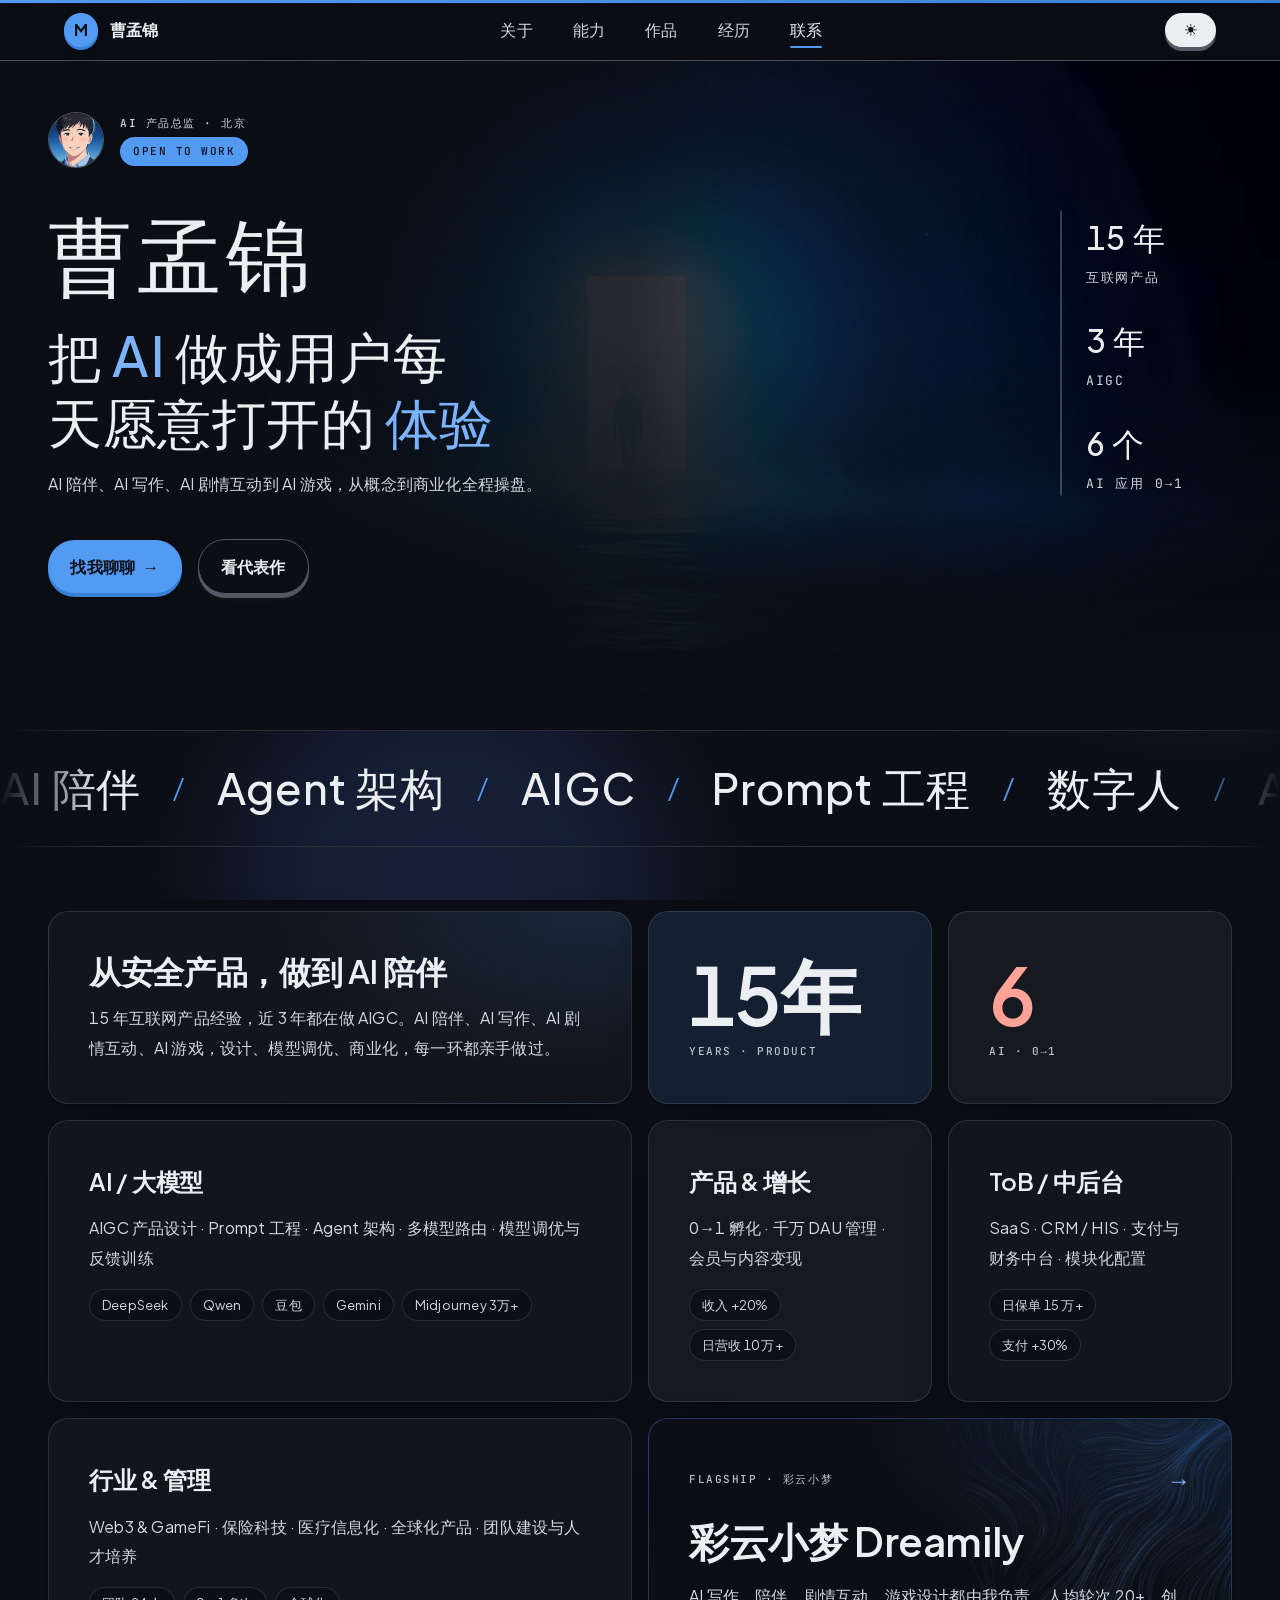
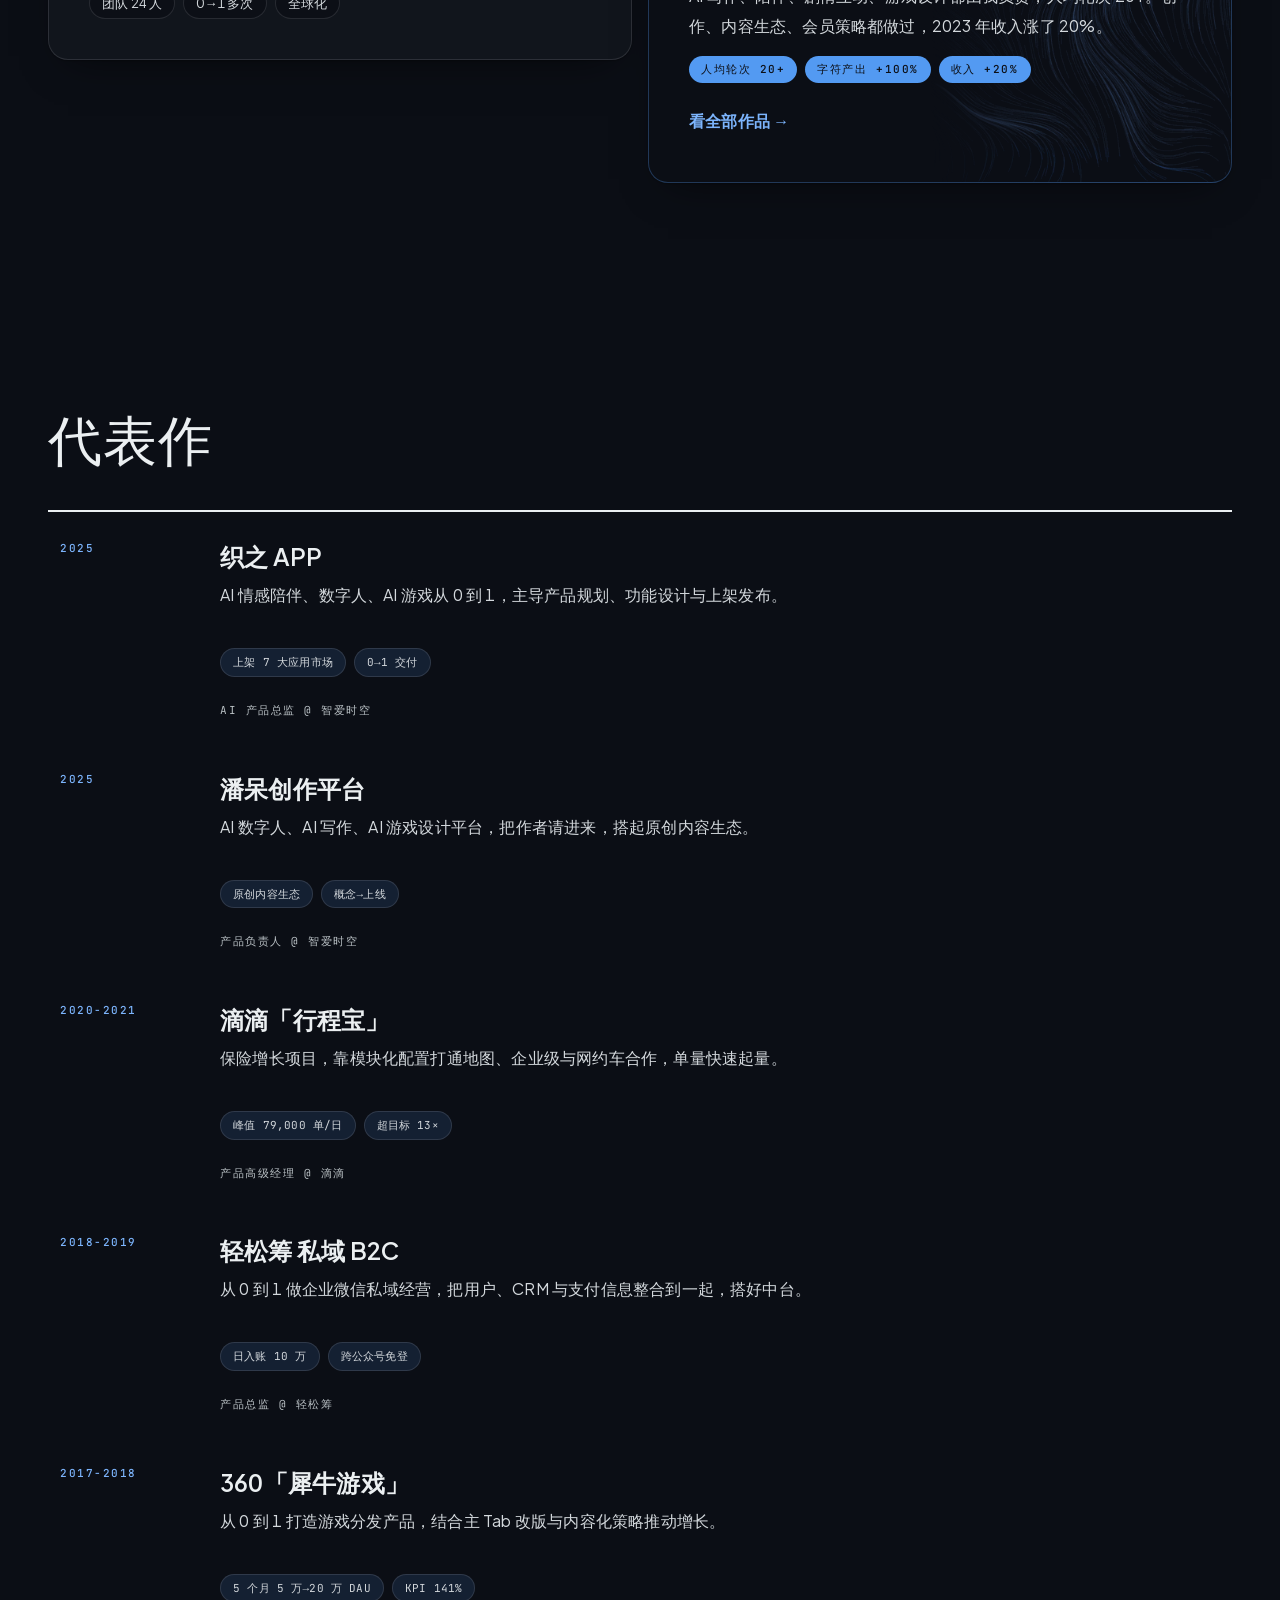
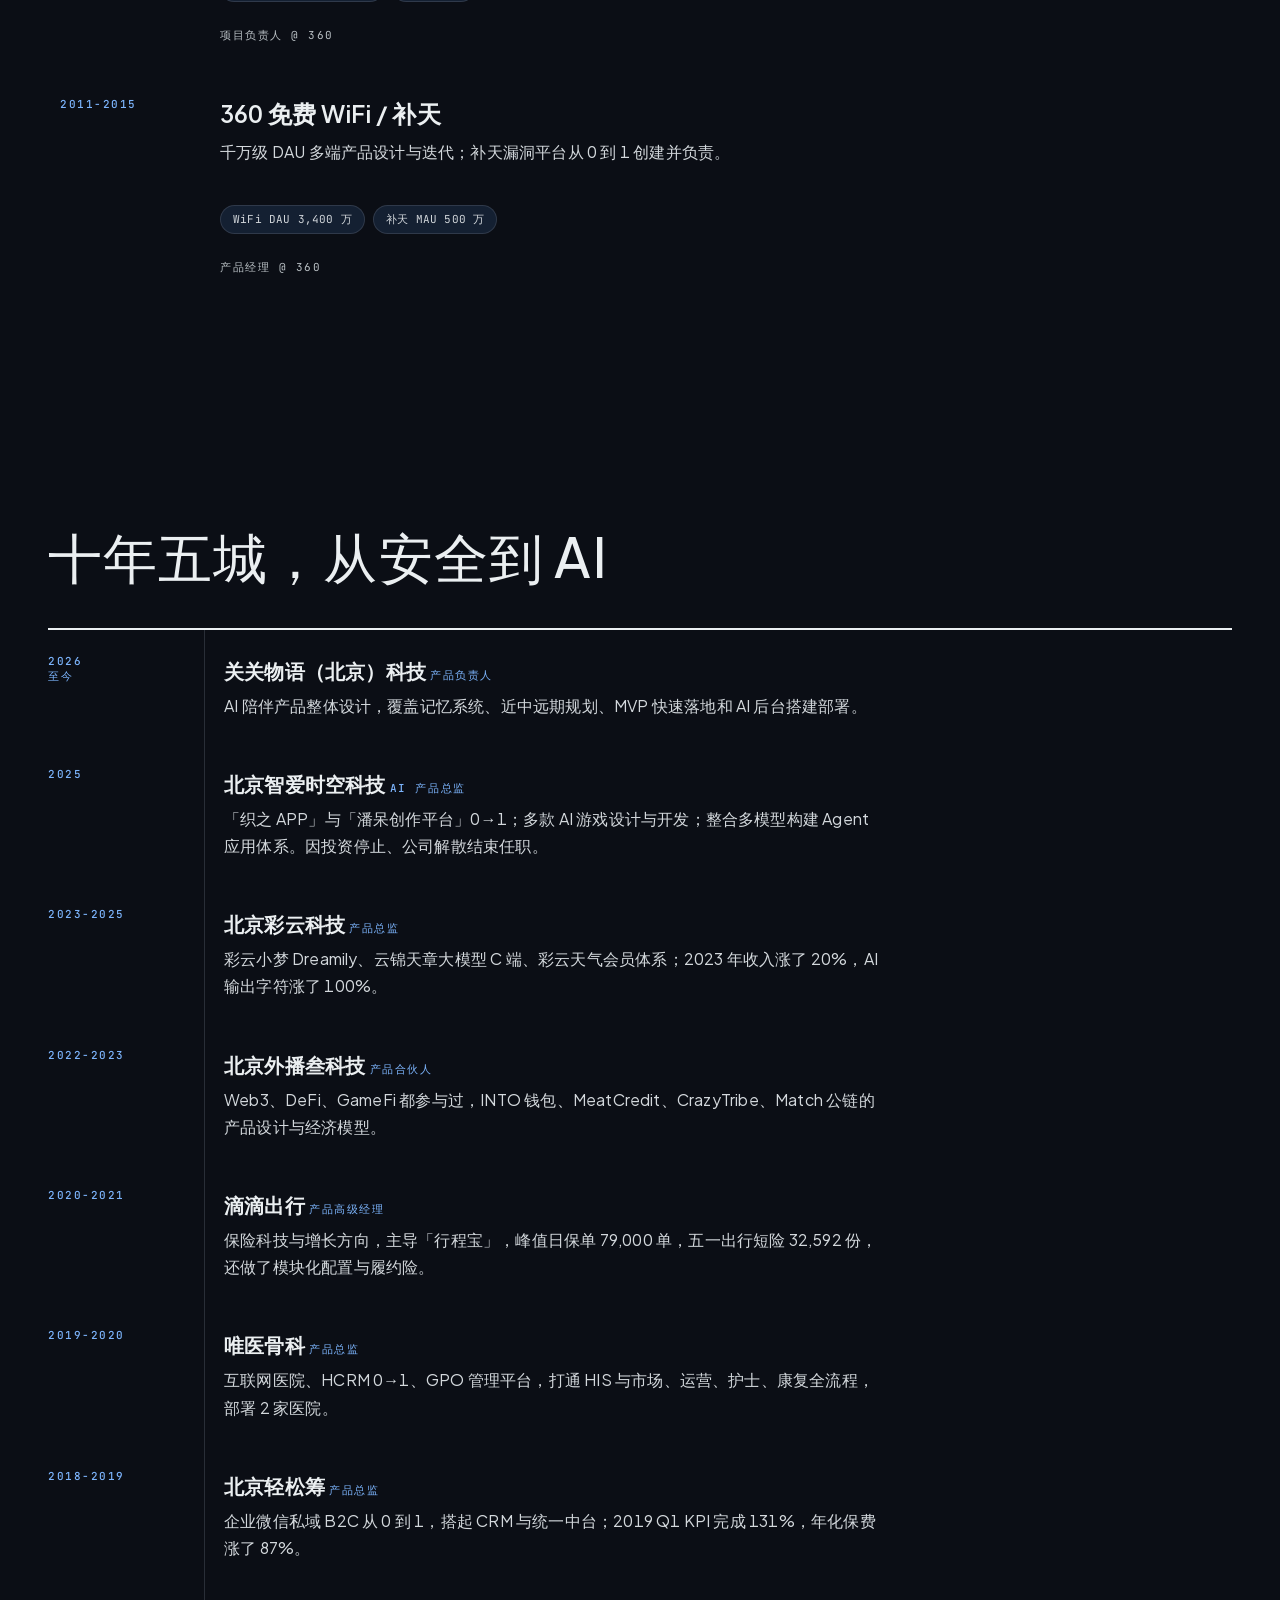
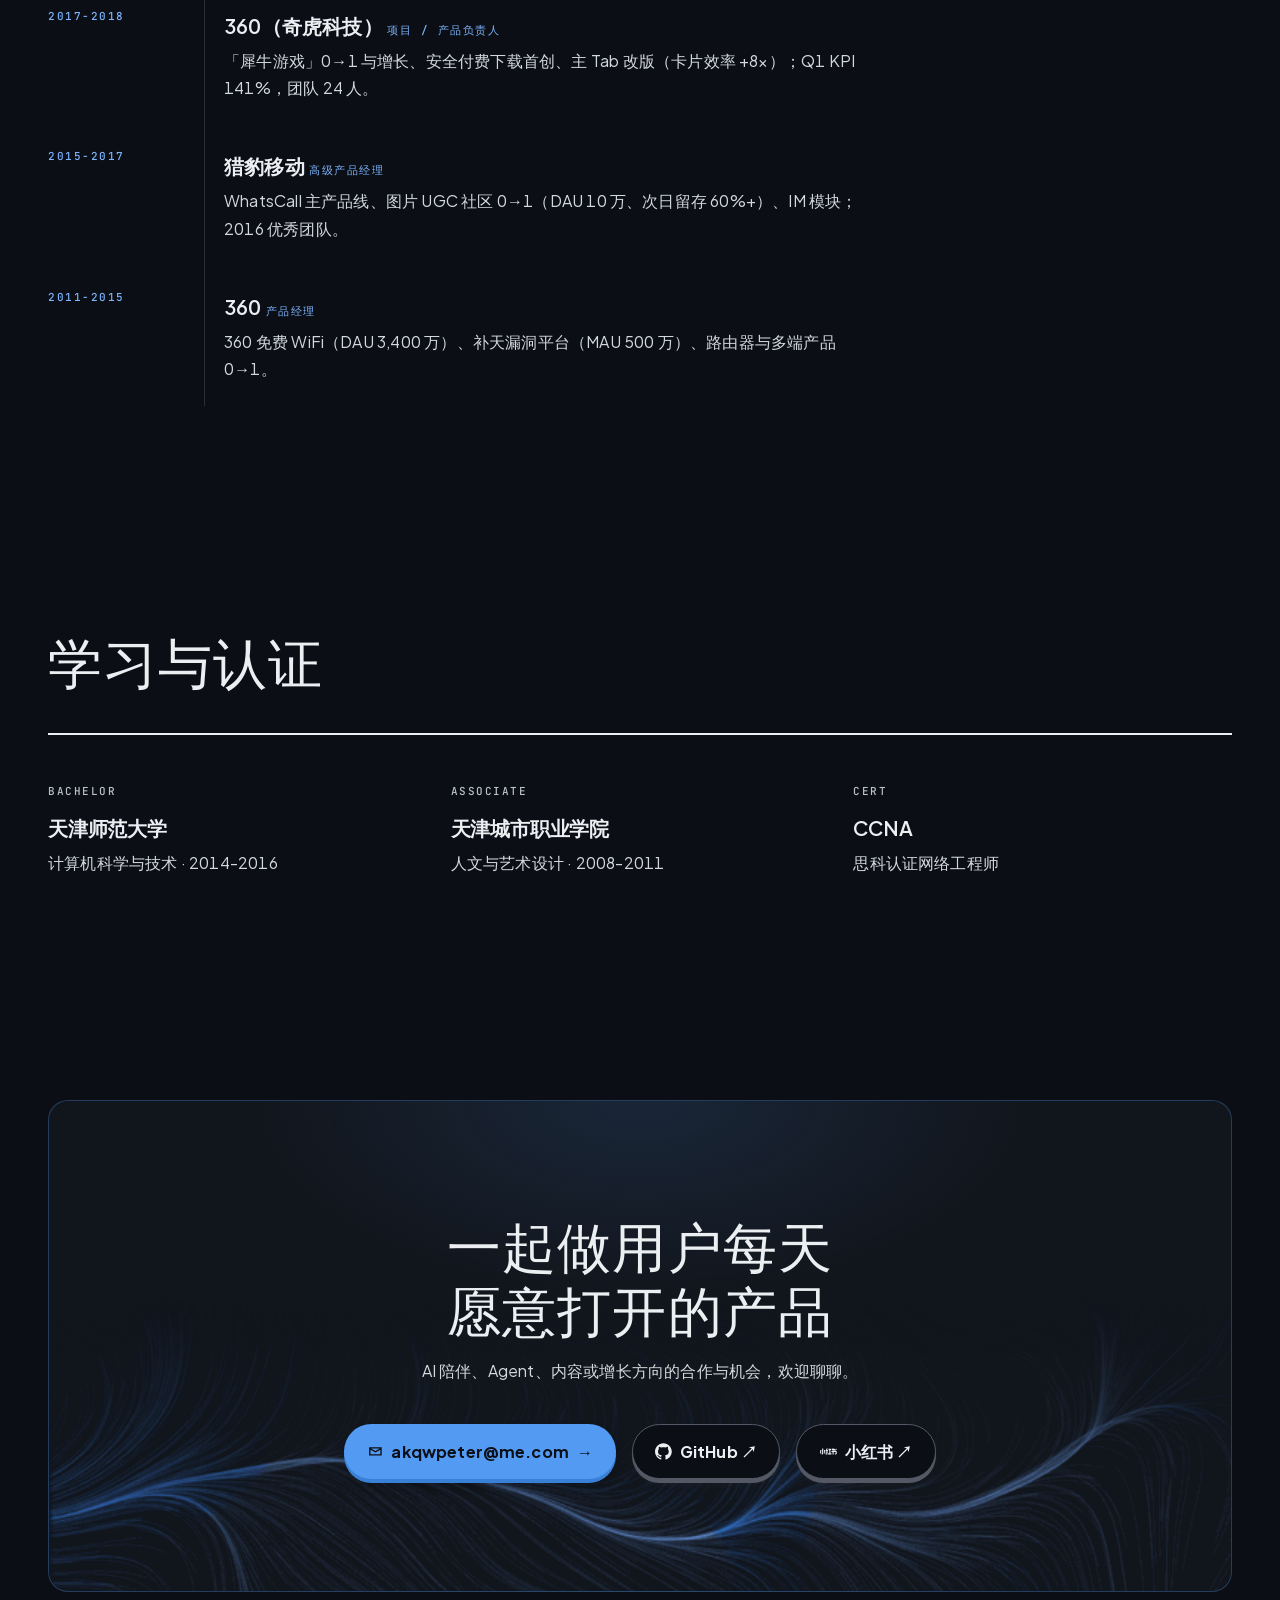
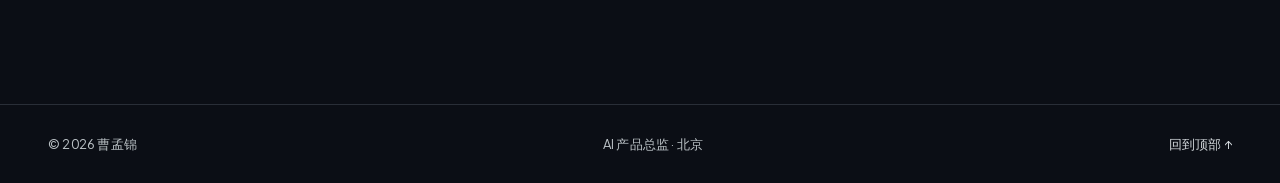
==== commit 08455582: "design: 视觉模型复检修复——联系入口去重、主题按钮反色高对比、导航分界、右侧数据栏、slogan断行与对比度" ====
--- a/public/index.html
+++ b/public/index.html
@@ -49,7 +49,7 @@
   <link rel="preload" href="assets/fonts/pjs-variable.woff2" as="font" type="font/woff2" crossorigin>
   <link rel="preload" href="assets/img/avatar.webp" as="image" fetchpriority="high">
   <link rel="stylesheet" href="tokens.css?v=5">
-  <link rel="stylesheet" href="assets/css/style.css?v=9">
+  <link rel="stylesheet" href="assets/css/style.css?v=13">
 </head>
 <body>
   <div class="aurora" aria-hidden="true"><span></span><span></span><span></span></div>
@@ -72,8 +72,7 @@
       </nav>
       <div class="nav__actions">
         <button class="btn btn--outline btn--sm theme-toggle" id="themeToggle" type="button" aria-label="切换到浅色模式"><svg class="ic ic-sun" viewBox="0 0 1024 1024" aria-hidden="true" focusable="false"><path d="M514.844444 510.103704m-201.955555 0a201.955556 201.955556 0 1 0 403.911111 0 201.955556 201.955556 0 1 0-403.911111 0Z"></path><path d="M486.4 93.866667v148.859259c0 36.977778 56.888889 36.977778 56.888889 0V93.866667c0-36.977778-56.888889-36.977778-56.888889 0zM486.4 777.481481v148.85926c0 36.977778 56.888889 36.977778 56.888889 0V777.481481c0-36.977778-56.888889-36.977778-56.888889 0zM931.081481 481.659259H782.222222c-36.977778 0-36.977778 56.888889 0 56.888889h148.859259c36.977778 0 36.977778-56.888889 0-56.888889zM247.466667 481.659259H98.607407c-36.977778 0-36.977778 56.888889 0 56.888889h148.85926c36.977778 0 36.977778-56.888889 0-56.888889z"></path><path d="M788.859259 195.318519L683.614815 300.562963c-25.6 25.6 14.222222 66.37037 40.77037 40.77037l105.244445-105.244444c25.6-26.548148-15.17037-66.37037-40.770371-40.77037zM305.303704 678.874074L200.059259 784.118519c-25.6 25.6 14.222222 66.37037 40.770371 40.77037l105.244444-105.244445c25.6-26.548148-14.222222-67.318519-40.77037-40.77037z"></path><path d="M829.62963 784.118519L724.385185 678.874074c-25.6-25.6-66.37037 14.222222-40.77037 40.77037L788.859259 824.888889c25.6 25.6 66.37037-15.17037 40.770371-40.77037zM346.074074 300.562963L240.82963 195.318519c-25.6-25.6-66.37037 14.222222-40.770371 40.77037L305.303704 341.333333c26.548148 25.6 66.37037-15.17037 40.77037-40.77037z"></path><path d="M514.844444 510.103704m-158.34074 0a158.340741 158.340741 0 1 0 316.681481 0 158.340741 158.340741 0 1 0-316.681481 0Z"></path><path d="M514.844444 510.103704m-107.14074 0a107.140741 107.140741 0 1 0 214.281481 0 107.140741 107.140741 0 1 0-214.281481 0Z"></path></svg><svg class="ic ic-moon" viewBox="0 0 1024 1024" aria-hidden="true" focusable="false"><path d="M5.1 767.5h253.5c2.8 0 5.1-2.3 5.1-5.1s-2.3-5.1-5.1-5.1H5.1c-2.8 0-5.1 2.3-5.1 5.1s2.3 5.1 5.1 5.1z m314.3 0h55.8c2.8 0 5.1-2.3 5.1-5.1s-2.3-5.1-5.1-5.1h-55.8c-2.8 0-5.1 2.3-5.1 5.1s2.3 5.1 5.1 5.1z m106.5 0h253.5c2.8 0 5.1-2.3 5.1-5.1s-2.3-5.1-5.1-5.1H425.9c-2.8 0-5.1 2.3-5.1 5.1s2.3 5.1 5.1 5.1z m314.4 0H796c2.8 0 5.1-2.3 5.1-5.1s-2.3-5.1-5.1-5.1h-55.8c-2.8 0-5.1 2.3-5.1 5.1s2.4 5.1 5.2 5.1z m106.4 0h172.4c2.8 0 5.1-2.3 5.1-5.1s-2.3-5.1-5.1-5.1H846.7c-2.8 0-5.1 2.3-5.1 5.1s2.3 5.1 5.1 5.1z"></path><path d="M311.9 770.1c-9.4-7.9-15.3-19.7-15.3-33 0-16.5 9.2-30.8 22.8-38H147c-23.8 0-43.1-19.3-43.1-43.1s19.3-43.1 43.1-43.1h441.1c23.8 0 43.1 19.3 43.1 43.1 0 16.5-9.2 30.8-22.8 38h172.4c23.8 0 43.1 19.3 43.1 43.1s-19.3 43.1-43.1 43.1H539.9c9.4 7.9 15.3 19.7 15.3 33 0 23.8-19.3 43.1-43.1 43.1H71c-23.8 0-43.1-19.3-43.1-43.1s19.3-43.1 43.1-43.1h240.9zM719.2 227.5H605.9c-11.2 0-20.3 9.1-20.3 20.3 0 11.2 9.1 20.3 20.3 20.3h212.9c11.2 0 20.3-9.1 20.3-20.3 0-6.1-2.7-11.5-6.9-15.2h113.3c11.2 0 20.3-9.1 20.3-20.3 0-11.2-9.1-20.3-20.3-20.3H732.6c-11.2 0-20.3 9.1-20.3 20.3 0.1 6.1 2.7 11.5 6.9 15.2z m190.9 81.2H697.2c-11.2 0-20.3-9.1-20.3-20.3 0-11.2 9.1-20.3 20.3-20.3h212.9c11.2 0 20.3 9.1 20.3 20.3 0 11.2-9.1 20.3-20.3 20.3zM335.4 389.8h113.3c11.2 0 20.3-9.1 20.3-20.3 0-11.2-9.1-20.3-20.3-20.3H235.8c-11.2 0-20.3 9.1-20.3 20.3 0 6.1 2.7 11.5 6.9 15.2H109c-11.2 0-20.3 9.1-20.3 20.3 0 11.2 9.1 20.3 20.3 20.3h213c11.2 0 20.3-9.1 20.3-20.3-0.1-6.1-2.7-11.5-6.9-15.2z m-190.9-81.1h212.9c11.2 0 20.3 9.1 20.3 20.3 0 11.2-9.1 20.3-20.3 20.3H144.5c-11.2 0-20.3-9.1-20.3-20.3 0-11.3 9.1-20.3 20.3-20.3z"></path><path d="M139.4 654.8C208.1 774.4 337 854.9 484.8 854.9c219.8 0 398-178.2 398-398 0-155.9-89.6-290.8-220.1-356.1 33.5 58.3 52.6 125.9 52.6 197.9 0 219.8-178.2 398-398 398-63.9 0-124.3-15.1-177.9-41.9z"></path><path d="M687.7 149c-6.8-16.7-14.6-32.7-23.5-48.2C795 166.2 884.8 301.4 884.8 457.6c0 220.2-178.6 398.7-399 398.7-8.5 0-17-0.3-25.4-0.8 208.5-13.1 373.5-186.2 373.5-397.9 0-124.4-56.9-235.5-146.2-308.6z"></path><path d="M84.3 657.4c-1.4-2.4-0.6-5.5 1.9-6.9 2.4-1.4 5.5-0.6 6.9 1.9C135 725.3 199.4 783.2 276.4 817c2.6 1.1 3.7 4.1 2.6 6.7-1.1 2.6-4.1 3.7-6.7 2.6-79-34.7-145-94.1-188-168.9z m192.8 170.9c-2.6-1.1-3.8-4.1-2.7-6.6 1.1-2.6 4.1-3.8 6.6-2.7 1.5 0.7 3.1 1.3 4.6 1.9 2.6 1.1 3.8 4 2.8 6.6-1.1 2.6-4 3.8-6.6 2.8-1.6-0.7-3.2-1.4-4.7-2z m53.6 18.3c-2.7-0.7-4.3-3.5-3.6-6.2 0.7-2.7 3.5-4.3 6.2-3.6 32.6 8.6 66.4 13.1 100.8 13.1 50.2 0 99.2-9.4 144.9-27.6 2.6-1 5.6 0.2 6.6 2.8 1 2.6-0.2 5.5-2.8 6.6-46.9 18.6-97.1 28.3-148.6 28.3-35.4 0-70-4.5-103.5-13.4z m256.8-16.8c-2.6 1.1-5.6-0.2-6.6-2.8-1.1-2.6 0.2-5.6 2.8-6.6 1.5-0.6 3.1-1.3 4.6-1.9 2.6-1.1 5.6 0.1 6.7 2.7 1.1 2.6-0.1 5.6-2.7 6.7-1.6 0.6-3.2 1.2-4.8 1.9z m50.5-25.1c-2.4 1.4-5.5 0.6-6.9-1.8-1.4-2.4-0.6-5.5 1.8-6.9 72.5-42.6 129.8-107.5 162.8-184.9 1.1-2.6 4.1-3.8 6.7-2.7 2.6 1.1 3.8 4.1 2.7 6.7-34 79.3-92.8 146-167.1 189.6z m169-194.4c-1.1 2.6-4 3.8-6.6 2.8-2.6-1.1-3.8-4-2.8-6.6 0.6-1.5 1.3-3.1 1.9-4.6 1-2.6 4-3.9 6.6-2.8 2.6 1 3.9 4 2.8 6.6-0.6 1.5-1.3 3-1.9 4.6z m17.8-53.7c-0.7 2.7-3.5 4.4-6.2 3.7-2.7-0.7-4.4-3.5-3.7-6.2 8-31.4 12.1-63.8 12.1-96.8 0-52.1-10-102.4-29.2-149.3-1.1-2.6 0.2-5.6 2.8-6.6 2.6-1.1 5.6 0.2 6.6 2.8 19.7 48.1 30 99.8 30 153.1 0 33.8-4.2 67.1-12.4 99.3z m-19.6-257.2c1.1 2.6-0.1 5.6-2.7 6.6s-5.6-0.1-6.6-2.7c-0.7-1.5-1.3-3.1-2-4.6-1.1-2.6 0-5.6 2.6-6.7 2.6-1.1 5.6 0 6.7 2.6 0.7 1.6 1.4 3.2 2 4.8zM629.8 123.6c1.2 2.5 0.2 5.6-2.4 6.8-2.5 1.2-5.6 0.2-6.8-2.4-4.1-8.4-8.4-16.6-13.1-24.7-2.5-4.4 2.2-9.3 6.7-7.1 68.4 34.2 125.9 87.4 165.3 152.9 1.4 2.4 0.7 5.5-1.7 7-2.4 1.4-5.5 0.7-7-1.7-35.6-59.1-86.2-107.9-146.4-141.3 2 3.5 3.7 7 5.4 10.5z m-7 9c-1.2-2.5-0.1-5.6 2.4-6.7 2.5-1.2 5.6-0.1 6.7 2.4 0.7 1.6 1.4 3.1 2.1 4.7 1.2 2.6 0 5.6-2.5 6.7s-5.6 0-6.7-2.5c-0.6-1.6-1.3-3.1-2-4.6z m19.8 51.4c-0.8-2.7 0.7-5.5 3.4-6.3s5.5 0.7 6.3 3.4c11.5 37.8 17.5 77.4 17.5 117.7 0 46.5-7.9 92-23.1 134.9-0.9 2.6-3.8 4-6.5 3.1-2.6-0.9-4-3.8-3.1-6.5 14.9-41.9 22.5-86.2 22.5-131.5 0-39.4-5.8-78-17-114.8z m-7.3 251c1-2.6 3.9-4 6.5-3s4 3.9 3 6.5l-1.8 4.8c-1 2.6-3.9 3.9-6.6 2.9-2.6-1-3.9-3.9-2.9-6.6 0.7-1.5 1.2-3.1 1.8-4.6z m-22.6 50c1.3-2.5 4.4-3.4 6.9-2.1 2.5 1.3 3.4 4.4 2.1 6.9-41 75.9-105.5 137-183.5 173.8-2.5 1.2-5.6 0.1-6.7-2.4s-0.1-5.6 2.4-6.7c76-35.9 138.9-95.5 178.8-169.5zM429.3 656.5c2.5-1.2 5.6 0 6.7 2.5 1.2 2.5 0 5.6-2.5 6.7-1.6 0.7-3.1 1.4-4.7 2.1-2.6 1.1-5.6 0-6.7-2.6-1.1-2.6 0-5.6 2.6-6.7 1.5-0.6 3-1.3 4.6-2z m-51.8 19.3c2.7-0.8 5.5 0.7 6.3 3.4s-0.7 5.5-3.4 6.3c-36.5 10.7-74.6 16.2-113.4 16.3-48.4 0-95.3-8.4-139.5-24.7-2.6-1-4-3.9-3-6.5s3.9-4 6.5-3c43.1 15.9 88.8 24 136 24 37.8 0 74.9-5.4 110.5-15.8z m-251.2-10c2.6 1 3.9 3.9 2.9 6.5s-3.9 3.9-6.5 2.9c-1.6-0.6-3.2-1.2-4.8-1.9-2.6-1-3.9-4-2.8-6.6 1-2.6 4-3.9 6.6-2.8 1.5 0.7 3 1.4 4.6 1.9zM579.5 604c21.2 18.7 48.3 29.2 77.1 29.2 16.3 0 32.2-3.4 46.9-9.8 2.6-1.1 3.7-4.1 2.6-6.7-1.1-2.6-4.1-3.7-6.7-2.6-13.4 5.9-27.9 8.9-42.8 8.9-26.3 0-51.1-9.6-70.4-26.6-2.1-1.9-5.3-1.7-7.2 0.4-1.8 2.2-1.6 5.4 0.5 7.2z"></path><path d="M714.9 498.8m-22.8 0a22.8 22.8 0 1 0 45.6 0 22.8 22.8 0 1 0-45.6 0Z"></path></svg></button>
-        <a class="btn btn--accent btn--sm" href="#contact">联系</a>
-        <button class="nav-toggle" id="navToggle" aria-label="打开菜单" aria-expanded="false" aria-controls="navMenu">
+       <button class="nav-toggle" id="navToggle" aria-label="打开菜单" aria-expanded="false" aria-controls="navMenu">
           <span></span><span></span>
         </button>
       </div>
@@ -97,6 +96,11 @@
         </video>
       </div>
       <div class="container hero__grid">
+        <ul class="hero__specs" aria-label="从业数据">
+          <li><strong>15 年</strong><span>互联网产品</span></li>
+          <li><strong>3 年</strong><span>AIGC</span></li>
+          <li><strong>6 个</strong><span>AI 应用 0→1</span></li>
+        </ul>
         <div class="hero__copy">
           <div class="hero__identity hero__reveal" style="--d:40ms">
             <img class="hero__avatar" src="assets/img/avatar.webp" alt="曹孟锦的卡通头像" width="104" height="132" fetchpriority="high" decoding="async">
@@ -106,8 +110,8 @@
             </div>
           </div>
           <h1 class="hero__name">曹孟锦</h1>
-          <p class="hero__lede hero__reveal" style="--d:120ms" aria-label="把 AI 做成用户每天愿意打开的产品">把 <span class="hl">AI</span> 做成用户每天愿意打开 <span class="hero__rotor rot" id="heroRotor" aria-hidden="true">的产品</span></p>
-          <p class="hero__sub hero__reveal" style="--d:170ms">15 年互联网产品 / 3 年 AIGC / 6 个 AI 应用从 0 到 1 落地</p>
+          <p class="hero__lede hero__reveal" style="--d:120ms" aria-label="把 AI 做成用户每天愿意打开的产品">把 <span class="hl">AI</span> 做成用户每天愿意打开的 <span class="hero__rotor rot" id="heroRotor" aria-hidden="true">产品</span></p>
+          <p class="hero__sub hero__reveal" style="--d:170ms">AI 陪伴、AI 写作、AI 剧情互动到 AI 游戏，从概念到商业化全程操盘。</p>
           <div class="hero__cta hero__reveal" style="--d:220ms">
             <a class="btn btn--accent btn--magnetic" href="mailto:akqwpeter@me.com">找我聊聊 <span class="btn__arrow" aria-hidden="true">→</span></a>
             <a class="btn btn--outline" href="#projects">看代表作</a>
@@ -362,6 +366,6 @@
     </div>
   </footer>
 
-  <script src="assets/js/main.js?v=6" defer></script>
+  <script src="assets/js/main.js?v=7" defer></script>
 </body>
 </html>
--- a/public/assets/css/style.css
+++ b/public/assets/css/style.css
@@ -225,8 +225,9 @@
   right: 0;
   z-index: 300;
   padding-block: 0;
-  background: color-mix(in oklch, var(--color-paper) 82%, transparent);
+  background: color-mix(in oklch, var(--color-paper) 92%, transparent);
   border-block-end: 1px solid var(--color-rule);
+  border-block-end-color: color-mix(in oklch, var(--color-ink) 30%, transparent);
   -webkit-backdrop-filter: saturate(1.4) blur(14px);
   backdrop-filter: saturate(1.4) blur(14px);
   transition:
@@ -380,6 +381,12 @@
   display: flex;
   align-items: center;
   gap: var(--space-sm);
+}
+
+.nav__actions .theme-toggle {
+  background: var(--color-ink);
+  color: var(--color-paper);
+  border-color: transparent;
 }
 
 .nav-toggle {
@@ -652,7 +659,7 @@
   position: absolute;
   inset: 0;
   background:
-    linear-gradient(to right, var(--color-paper) 0%, color-mix(in srgb, var(--color-paper) 80%, transparent) 40%, transparent 64%),
+    linear-gradient(to right, var(--color-paper) 0%, color-mix(in srgb, var(--color-paper) 88%, transparent) 50%, color-mix(in srgb, var(--color-paper) 62%, transparent) 70%, transparent 84%),
     linear-gradient(to bottom, transparent 45%, color-mix(in srgb, var(--color-paper) 72%, transparent) 82%, var(--color-paper) 100%);
 }
 
@@ -674,6 +681,34 @@
 
 .hero__copy {
   max-width: clamp(26rem, 52vw, 44rem);
+}
+
+.hero__specs {
+  position: absolute;
+  top: 50%;
+  right: var(--page-gutter);
+  transform: translateY(-50%);
+  display: grid;
+  gap: var(--space-lg);
+  padding-left: var(--space-lg);
+  border-left: 2px solid color-mix(in oklch, var(--color-ink) 24%, transparent);
+}
+
+.hero__specs li {
+  display: grid;
+  gap: 0.2em;
+  font-family: var(--font-label);
+  font-size: var(--text-sm);
+  letter-spacing: var(--tracking-label);
+  color: var(--color-ink-2);
+}
+
+.hero__specs strong {
+  font-family: var(--font-display);
+  font-size: 2rem;
+  font-weight: 500;
+  letter-spacing: 0.02em;
+  color: var(--color-ink);
 }
 
 .hero__label {
@@ -703,6 +738,7 @@
 
 .hero__identity .hero__label {
   margin-bottom: 0;
+  color: var(--color-ink-2);
 }
 
 .hero__identity .status-badge {
@@ -761,7 +797,8 @@
   font-size: var(--text-display-s);
   line-height: 1.22;
   letter-spacing: 0.01em;
-  color: var(--color-ink-2);
+  color: var(--color-ink);
+  text-wrap: balance;
   overflow-wrap: anywhere;
   min-width: 0;
 }
@@ -773,6 +810,7 @@
 .hero__rotor {
   display: inline-block;
   white-space: nowrap;
+  color: var(--color-accent-text);
 }
 
 .hero__rotor.rot {
@@ -800,7 +838,7 @@
 
 .hero__sub {
   margin-top: var(--space-md);
-  color: var(--color-muted);
+  color: var(--color-ink-2);
   max-width: var(--measure);
   line-height: 1.8;
 }
@@ -818,9 +856,9 @@
   margin-top: var(--space-sm);
   padding: var(--space-2xs) var(--space-sm);
   border-radius: var(--radius-pill);
-  border: 1px solid color-mix(in oklch, var(--color-flare) 42%, transparent);
-  background: var(--tint-flare);
-  color: var(--color-flare-text);
+  border: 1px solid transparent;
+  background: var(--color-accent);
+  color: var(--color-accent-ink);
   font-family: var(--font-label);
   font-size: var(--text-xs);
   font-weight: 500;
@@ -1501,6 +1539,10 @@
     gap: var(--space-xl);
   }
 
+  .hero__specs {
+    display: none;
+  }
+
   .bento {
     grid-template-columns: repeat(2, minmax(0, 1fr));
   }
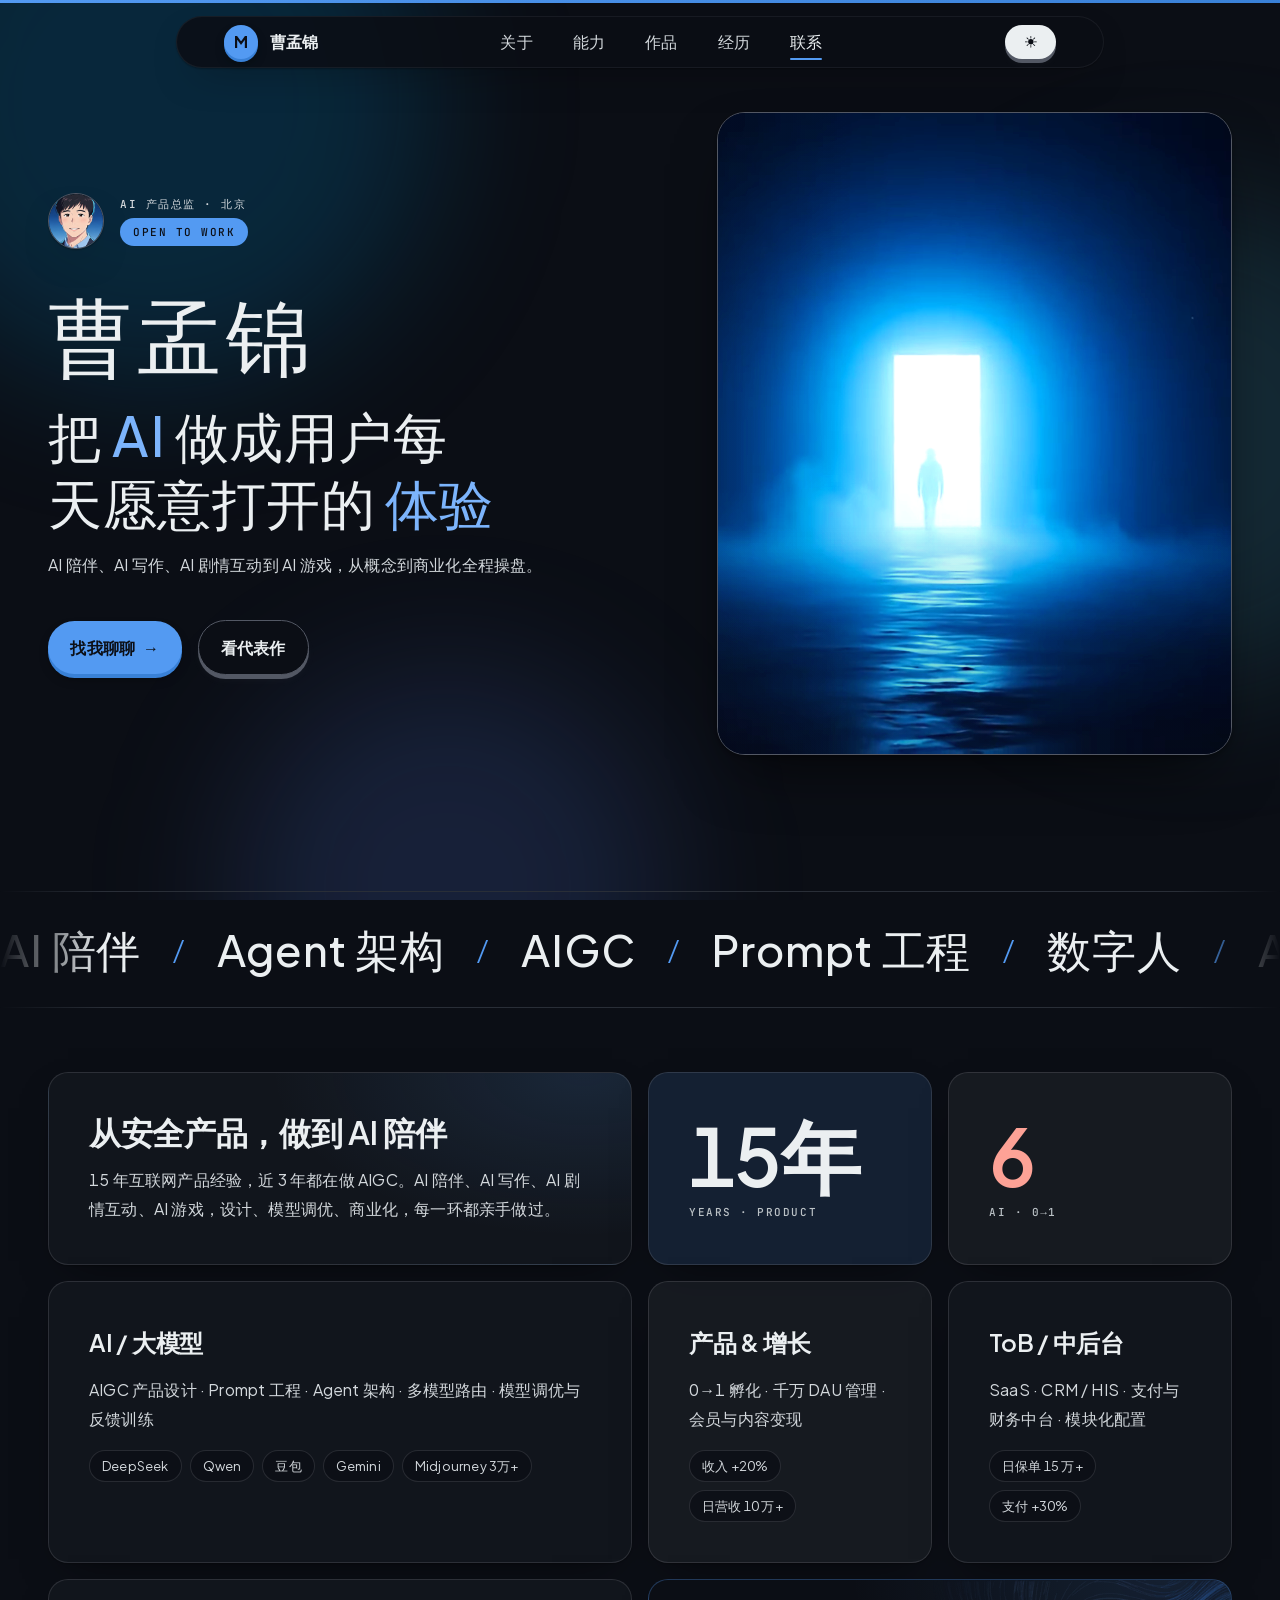
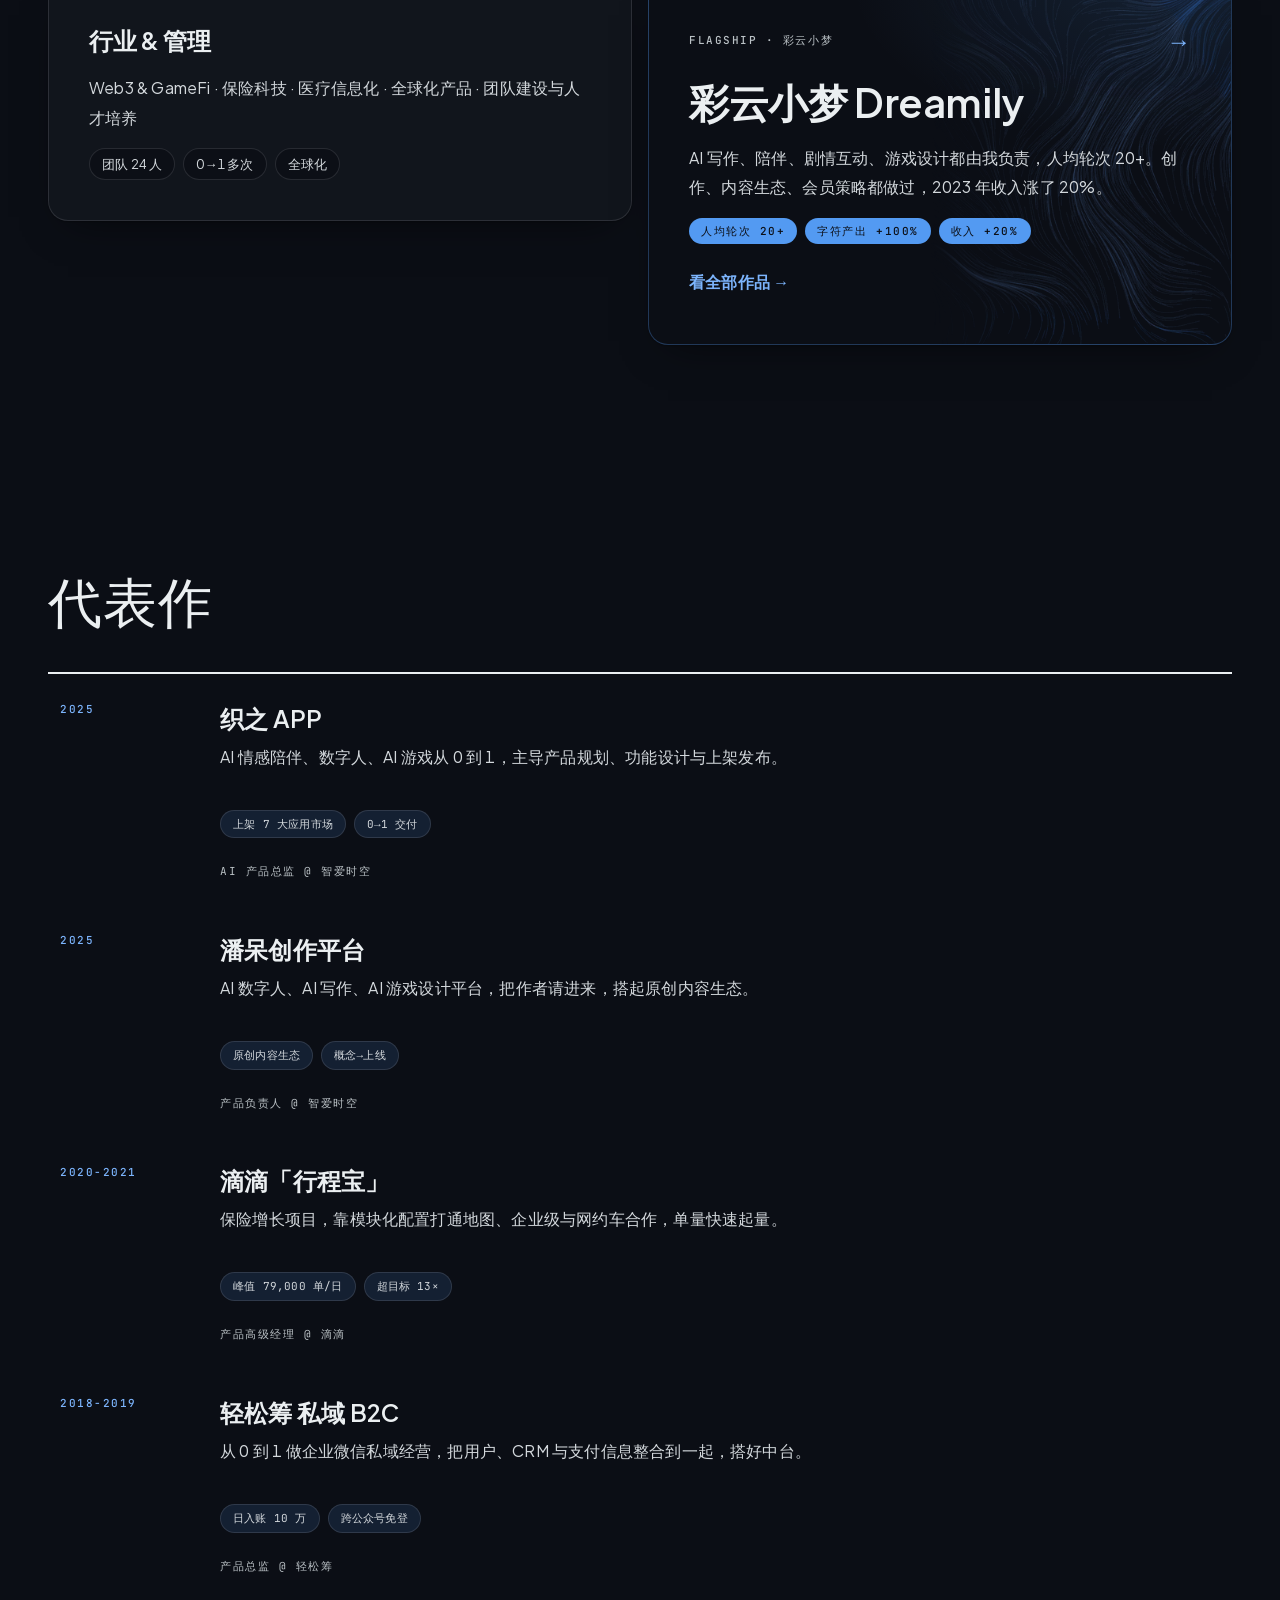
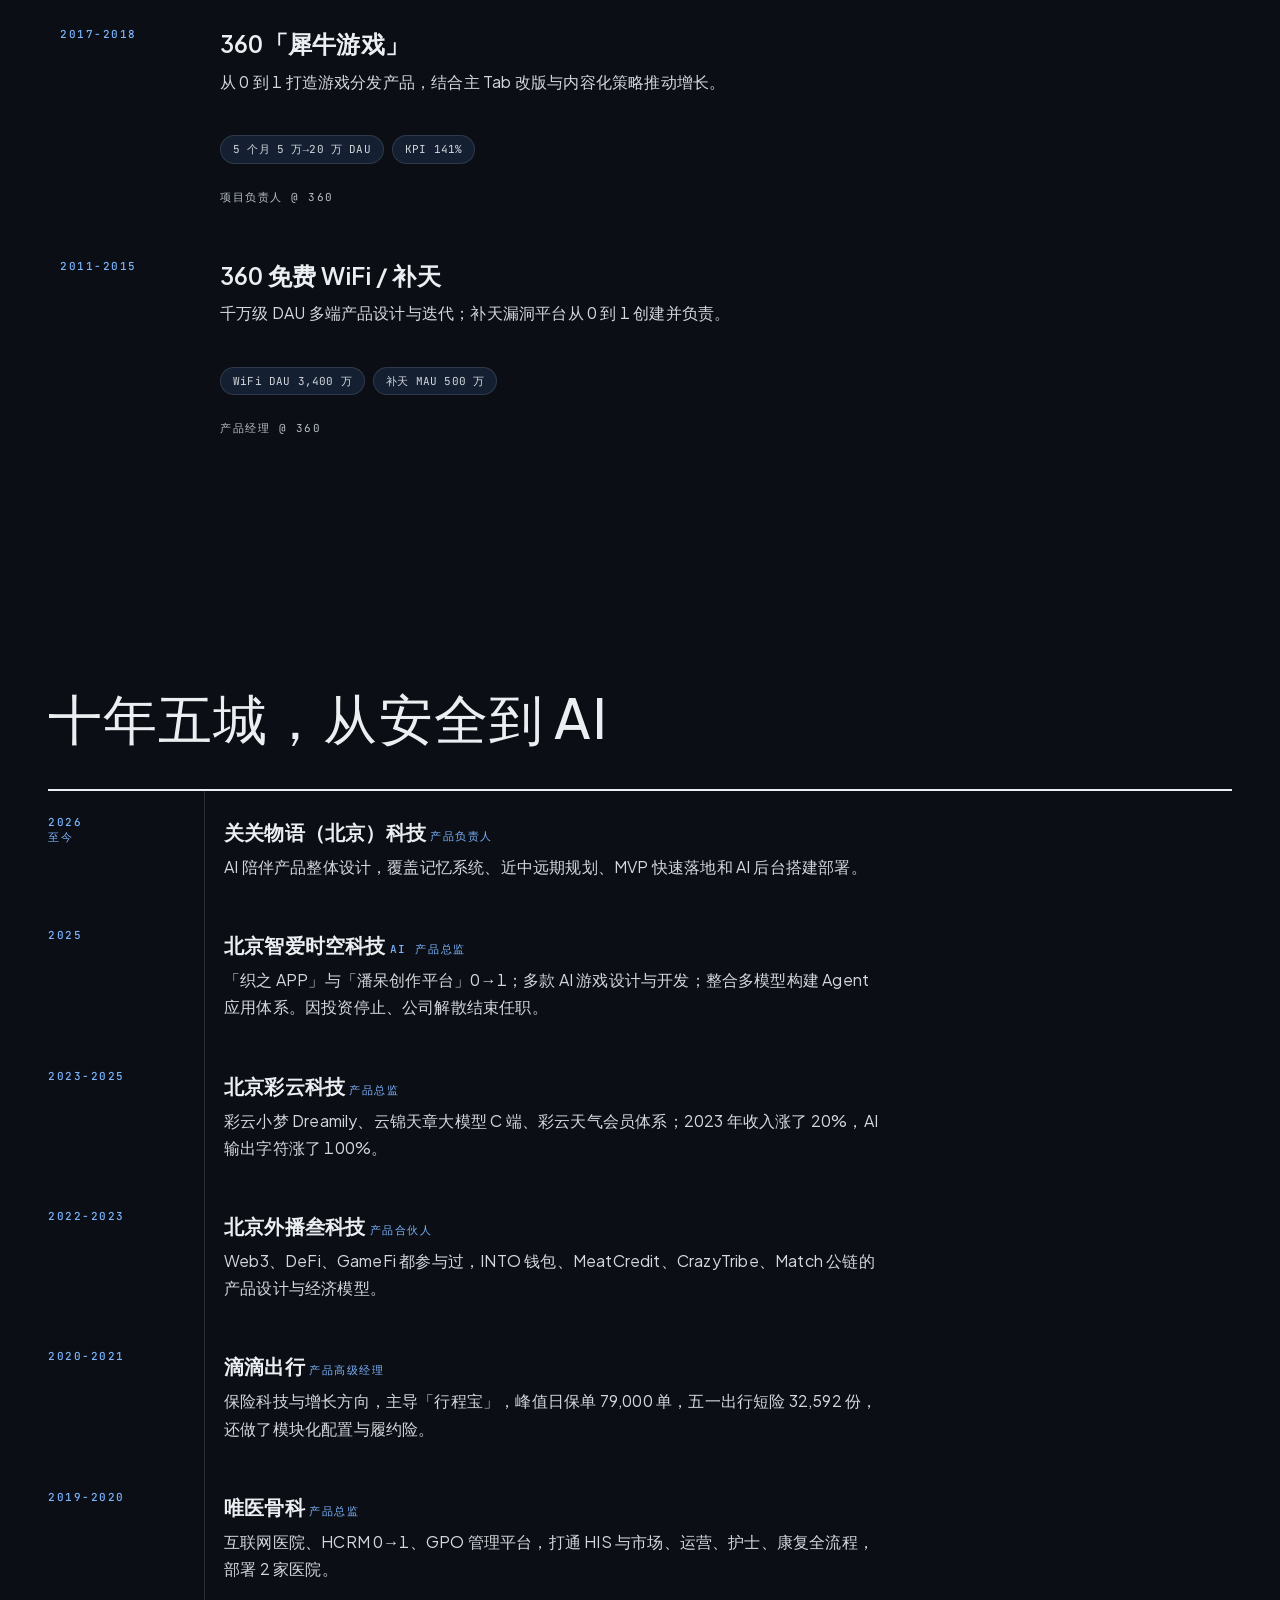
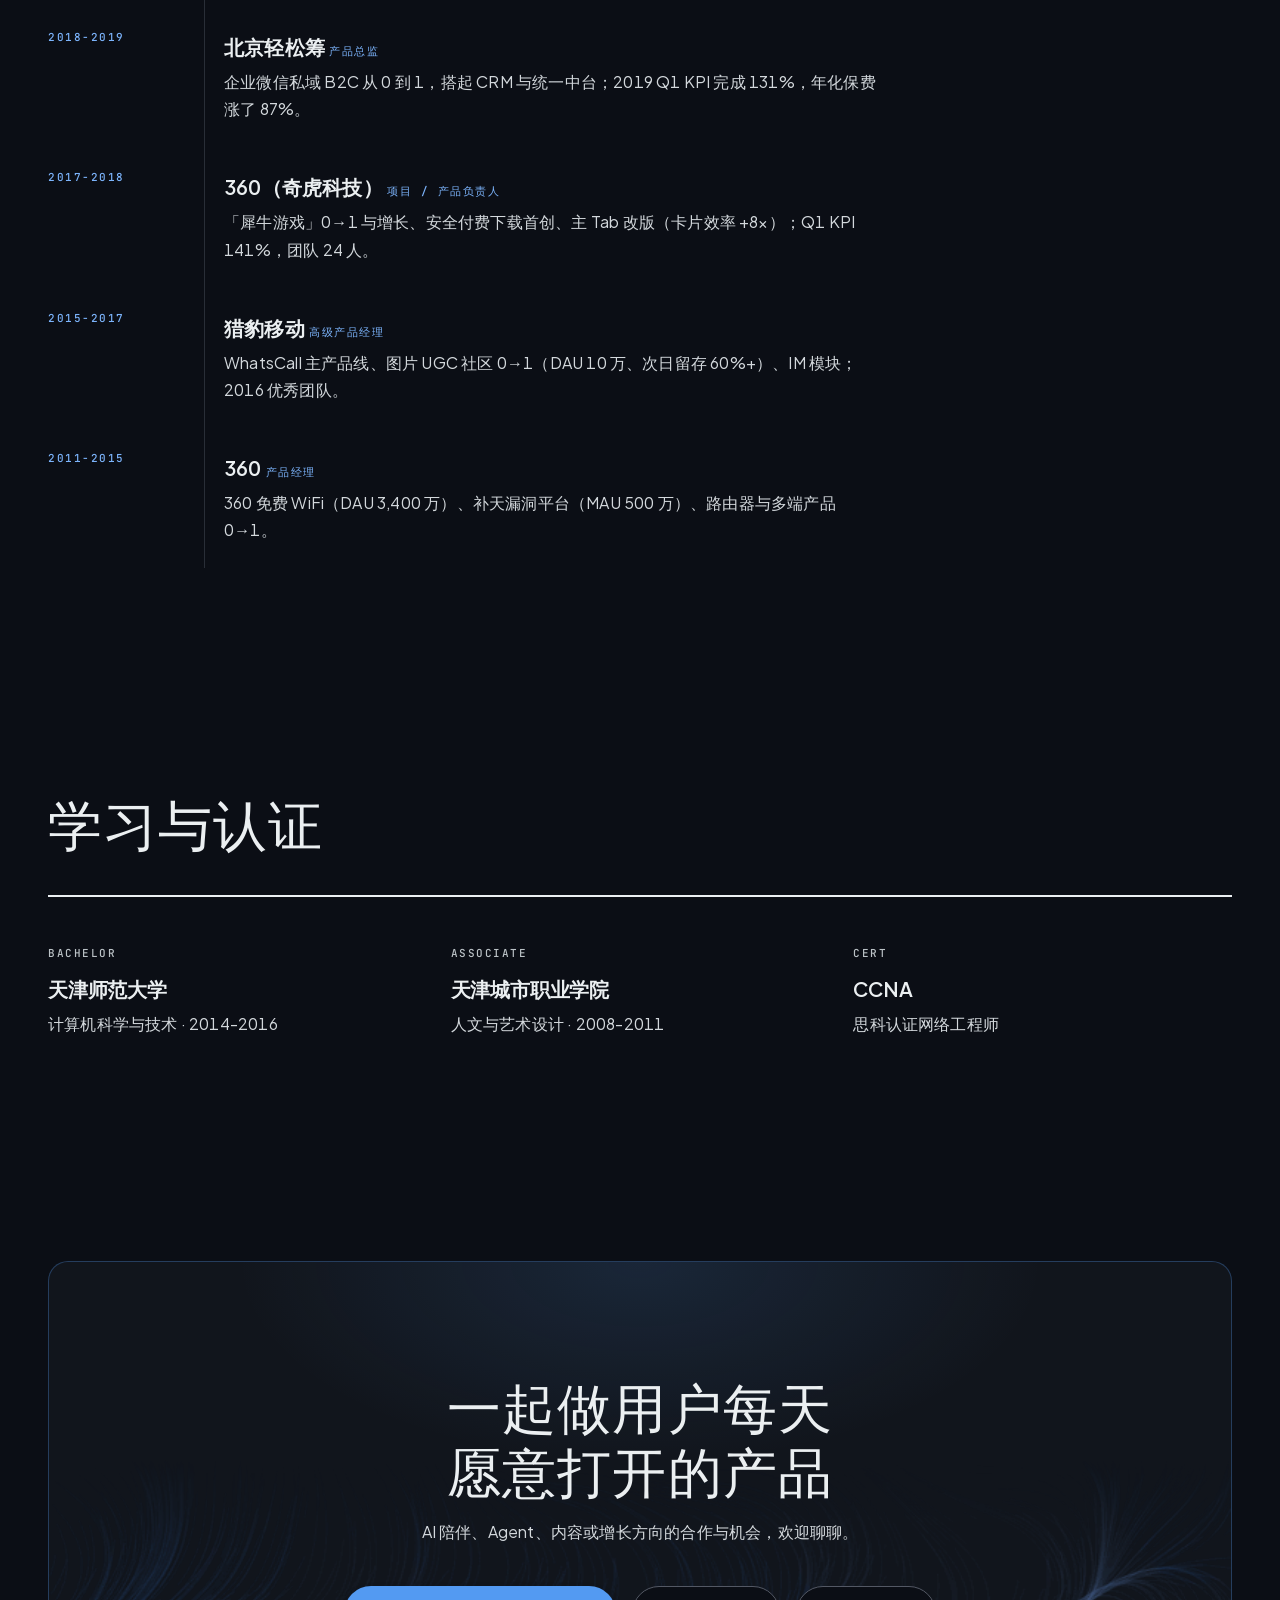
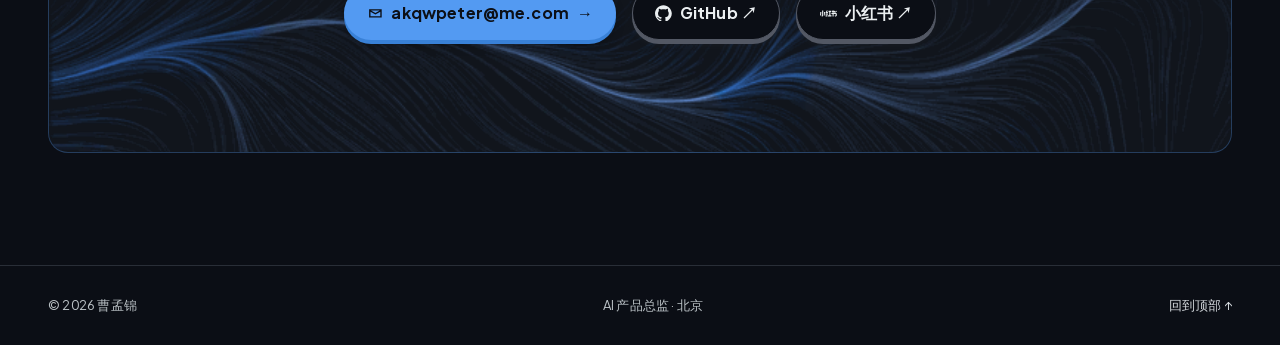
==== commit e68ce1d1: "design: hero 视频改为右侧竖版面板（光门居中完整呈现），视觉模型确认构图与平衡" ====
--- a/public/index.html
+++ b/public/index.html
@@ -49,7 +49,7 @@
   <link rel="preload" href="assets/fonts/pjs-variable.woff2" as="font" type="font/woff2" crossorigin>
   <link rel="preload" href="assets/img/avatar.webp" as="image" fetchpriority="high">
   <link rel="stylesheet" href="tokens.css?v=5">
-  <link rel="stylesheet" href="assets/css/style.css?v=13">
+  <link rel="stylesheet" href="assets/css/style.css?v=14">
 </head>
 <body>
   <div class="aurora" aria-hidden="true"><span></span><span></span><span></span></div>
@@ -90,17 +90,7 @@
 
   <main id="main">
     <section class="hero" id="top">
-      <div class="hero__bg" aria-hidden="true">
-        <video class="hero__video" autoplay muted loop playsinline preload="auto" poster="assets/img/hero-poster.webp">
-          <source src="assets/img/hero-bg.webm" type="video/webm">
-        </video>
-      </div>
       <div class="container hero__grid">
-        <ul class="hero__specs" aria-label="从业数据">
-          <li><strong>15 年</strong><span>互联网产品</span></li>
-          <li><strong>3 年</strong><span>AIGC</span></li>
-          <li><strong>6 个</strong><span>AI 应用 0→1</span></li>
-        </ul>
         <div class="hero__copy">
           <div class="hero__identity hero__reveal" style="--d:40ms">
             <img class="hero__avatar" src="assets/img/avatar.webp" alt="曹孟锦的卡通头像" width="104" height="132" fetchpriority="high" decoding="async">
@@ -117,6 +107,11 @@
             <a class="btn btn--outline" href="#projects">看代表作</a>
           </div>
         </div>
+        <figure class="hero__panel hero__reveal" style="--d:280ms" aria-hidden="true">
+          <video class="hero__video" autoplay muted loop playsinline preload="auto" poster="assets/img/hero-poster.webp">
+            <source src="assets/img/hero-bg.webm" type="video/webm">
+          </video>
+        </figure>
       </div>
     </section>
 
--- a/public/assets/css/style.css
+++ b/public/assets/css/style.css
@@ -639,76 +639,50 @@
   padding: clamp(7rem, 12vh, 9rem) 0 8.5rem;
 }
 
-.hero__bg {
+.hero__grid {
+  position: relative;
+  z-index: 1;
+  display: grid;
+  grid-template-columns: minmax(0, 1fr) minmax(0, 0.85fr);
+  gap: var(--space-2xl);
+  align-items: center;
+}
+
+.hero__panel {
+  position: relative;
+  aspect-ratio: 4 / 5;
+  max-height: min(72vh, 720px);
+  border-radius: calc(var(--radius-card) + 8px);
+  overflow: hidden;
+  border: 1px solid var(--color-rule-2);
+  box-shadow: var(--shadow-card-hover);
+  background: var(--color-paper-2) url("../img/hero-poster.webp") center / cover no-repeat;
+}
+
+.hero__panel video {
   position: absolute;
   inset: 0;
-  z-index: 0;
-  background: url("../img/hero-poster.webp") center / cover no-repeat;
-}
-
-.hero__bg video {
-  display: block;
   width: 100%;
   height: 100%;
   object-fit: cover;
-  object-position: 72% 50%;
-}
-
-.hero__bg::after {
+  object-position: 56% 50%;
+  filter: brightness(1.12) saturate(1.05);
+}
+
+.hero__panel::after {
   content: "";
   position: absolute;
   inset: 0;
+  pointer-events: none;
   background:
-    linear-gradient(to right, var(--color-paper) 0%, color-mix(in srgb, var(--color-paper) 88%, transparent) 50%, color-mix(in srgb, var(--color-paper) 62%, transparent) 70%, transparent 84%),
-    linear-gradient(to bottom, transparent 45%, color-mix(in srgb, var(--color-paper) 72%, transparent) 82%, var(--color-paper) 100%);
-}
-
-[data-theme="light"] .hero__bg {
-  display: none;
+    linear-gradient(to top, color-mix(in oklch, var(--color-paper) 26%, transparent), transparent 36%),
+    linear-gradient(to right, color-mix(in oklch, var(--color-paper) 14%, transparent), transparent 26%);
 }
 
 @media (prefers-reduced-motion: reduce) {
-  .hero__bg video {
+  .hero__panel video {
     display: none;
   }
-}
-
-.hero__grid {
-  position: relative;
-  z-index: 1;
-  align-items: center;
-}
-
-.hero__copy {
-  max-width: clamp(26rem, 52vw, 44rem);
-}
-
-.hero__specs {
-  position: absolute;
-  top: 50%;
-  right: var(--page-gutter);
-  transform: translateY(-50%);
-  display: grid;
-  gap: var(--space-lg);
-  padding-left: var(--space-lg);
-  border-left: 2px solid color-mix(in oklch, var(--color-ink) 24%, transparent);
-}
-
-.hero__specs li {
-  display: grid;
-  gap: 0.2em;
-  font-family: var(--font-label);
-  font-size: var(--text-sm);
-  letter-spacing: var(--tracking-label);
-  color: var(--color-ink-2);
-}
-
-.hero__specs strong {
-  font-family: var(--font-display);
-  font-size: 2rem;
-  font-weight: 500;
-  letter-spacing: 0.02em;
-  color: var(--color-ink);
 }
 
 .hero__label {
@@ -1539,8 +1513,9 @@
     gap: var(--space-xl);
   }
 
-  .hero__specs {
-    display: none;
+  .hero__panel {
+    aspect-ratio: 16 / 10;
+    max-height: none;
   }
 
   .bento {
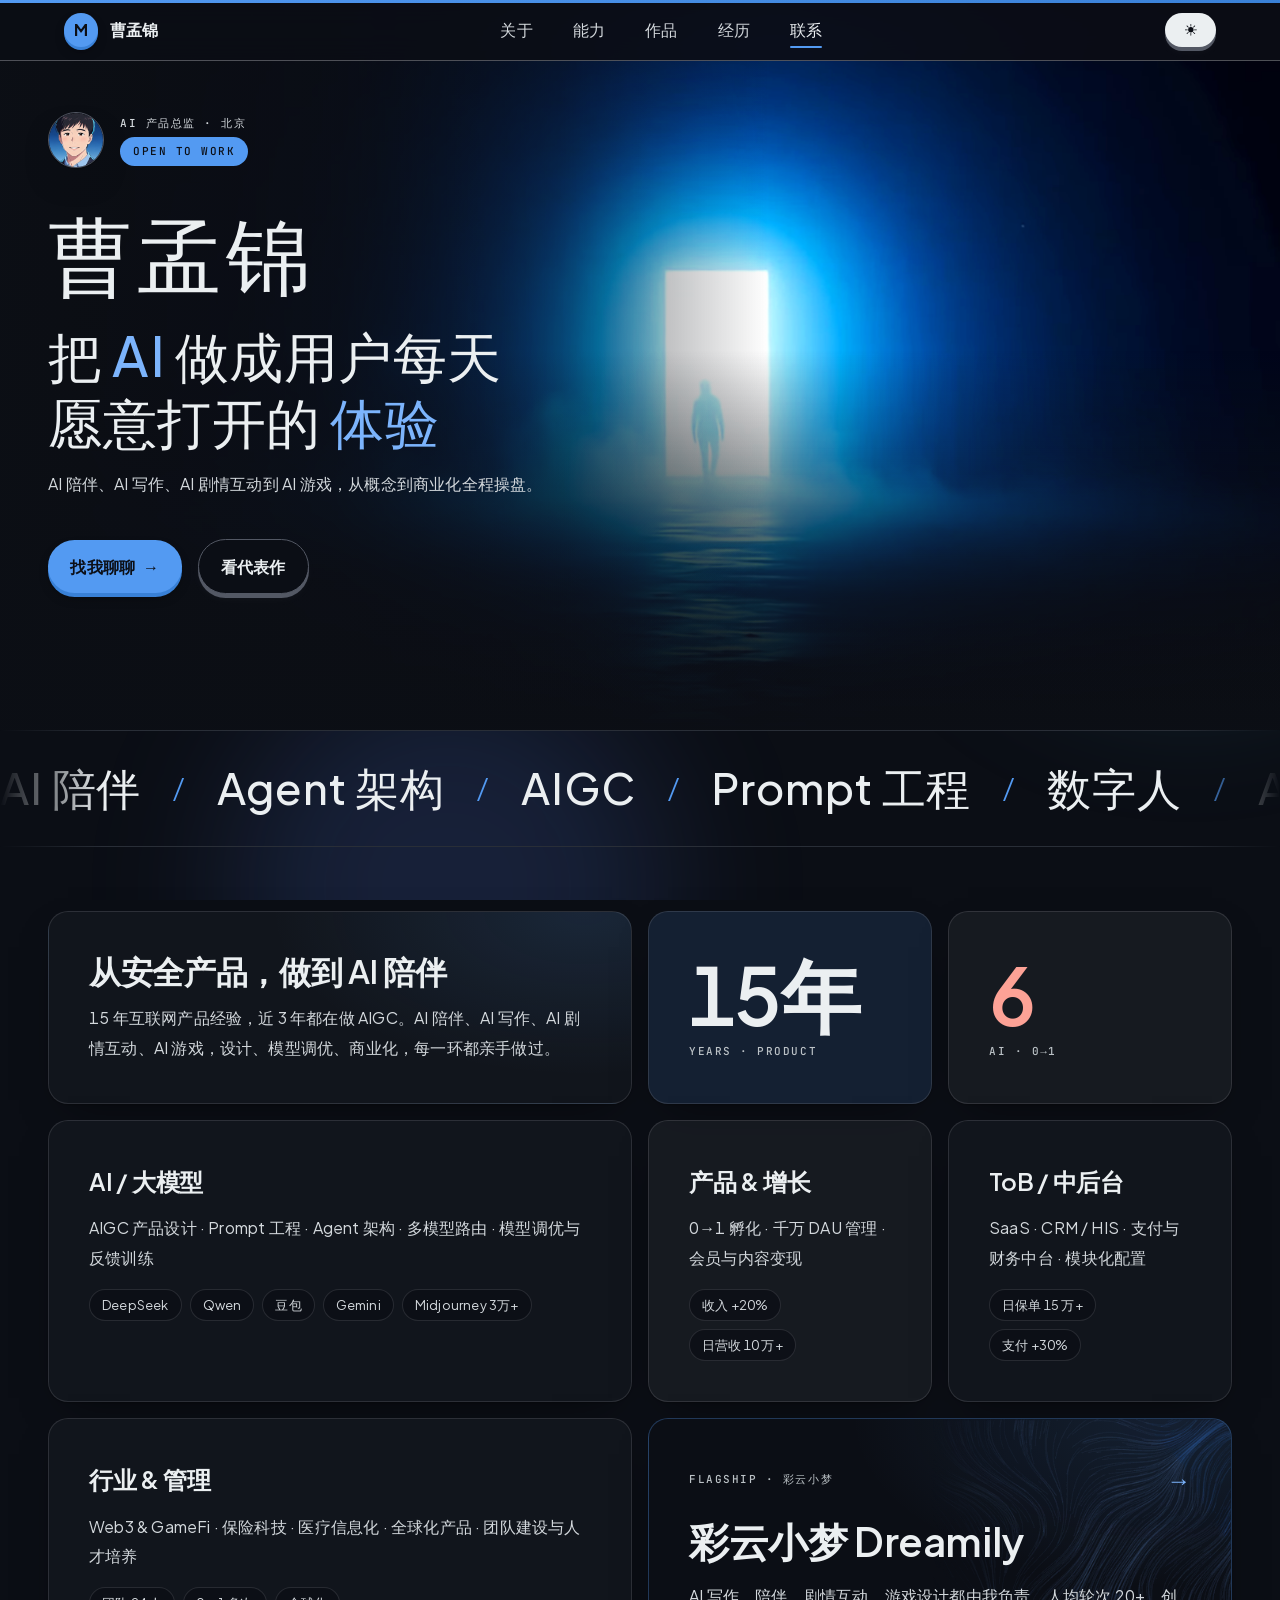
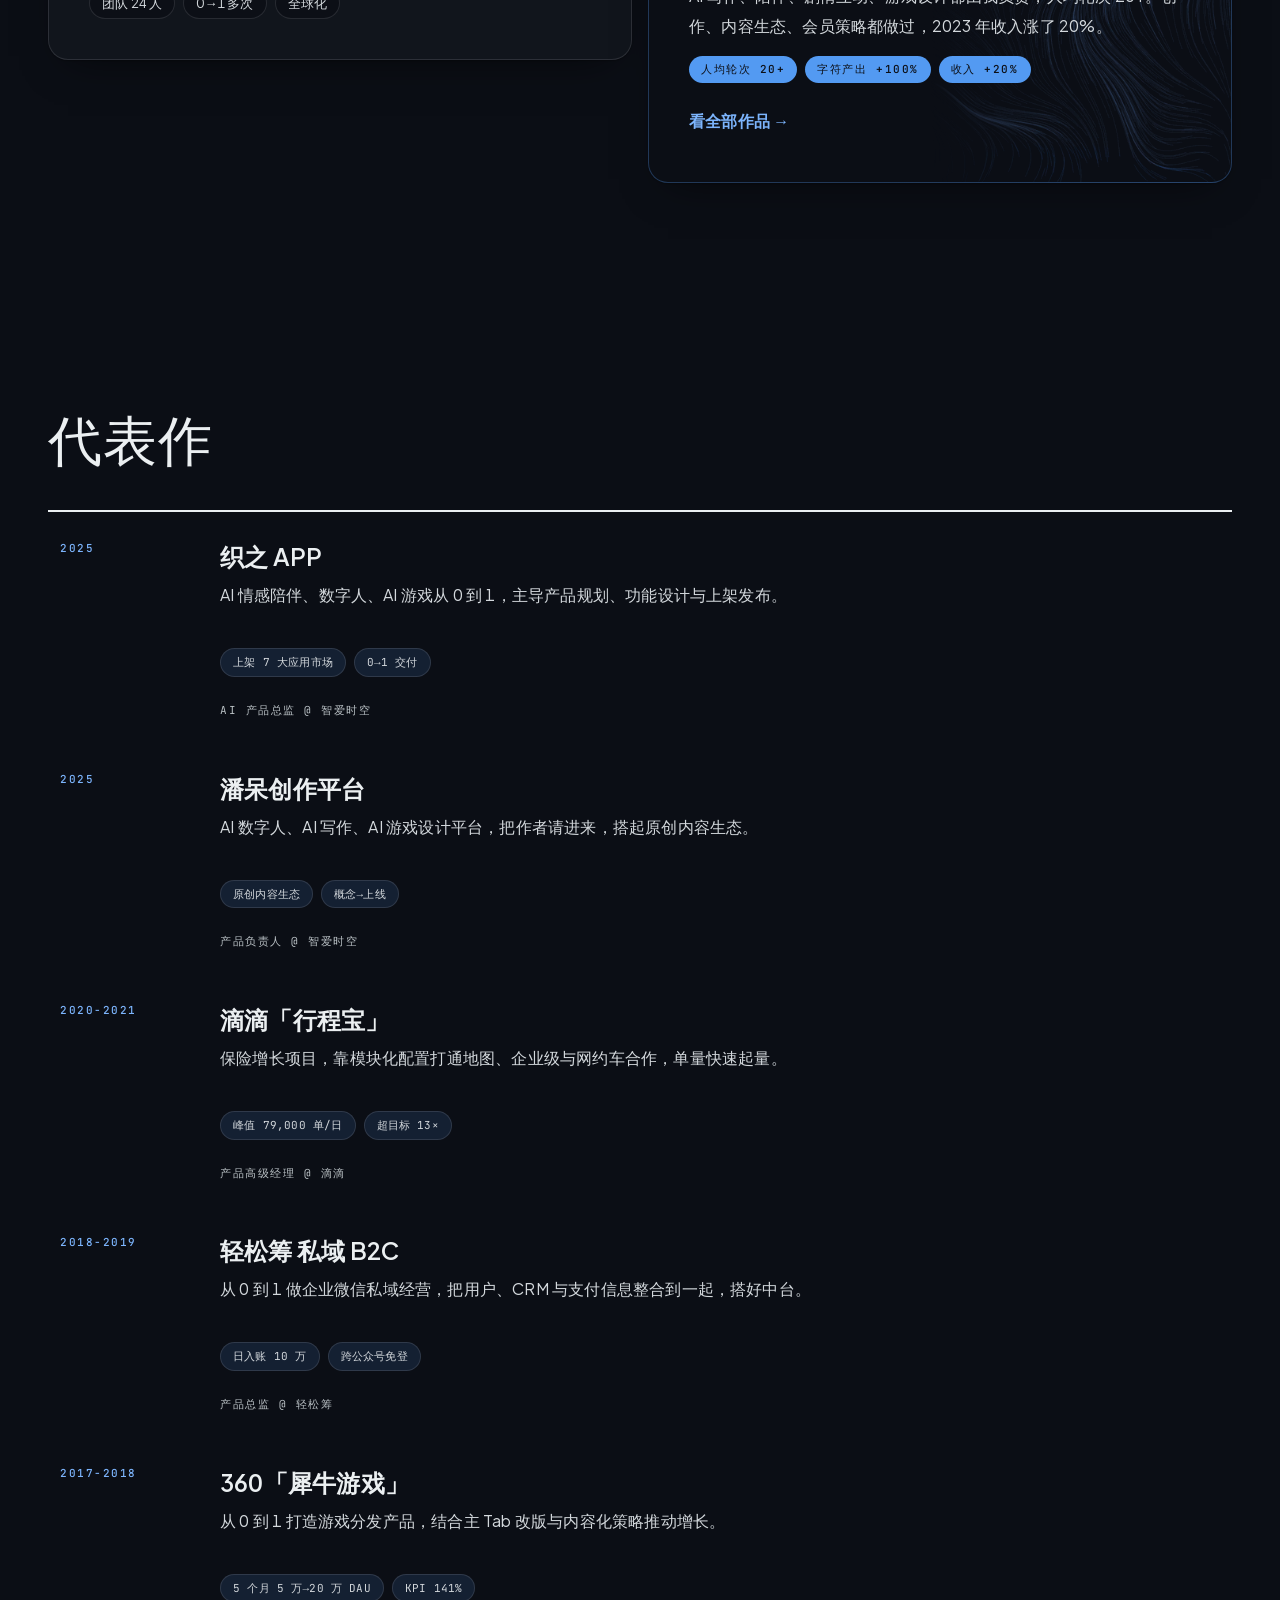
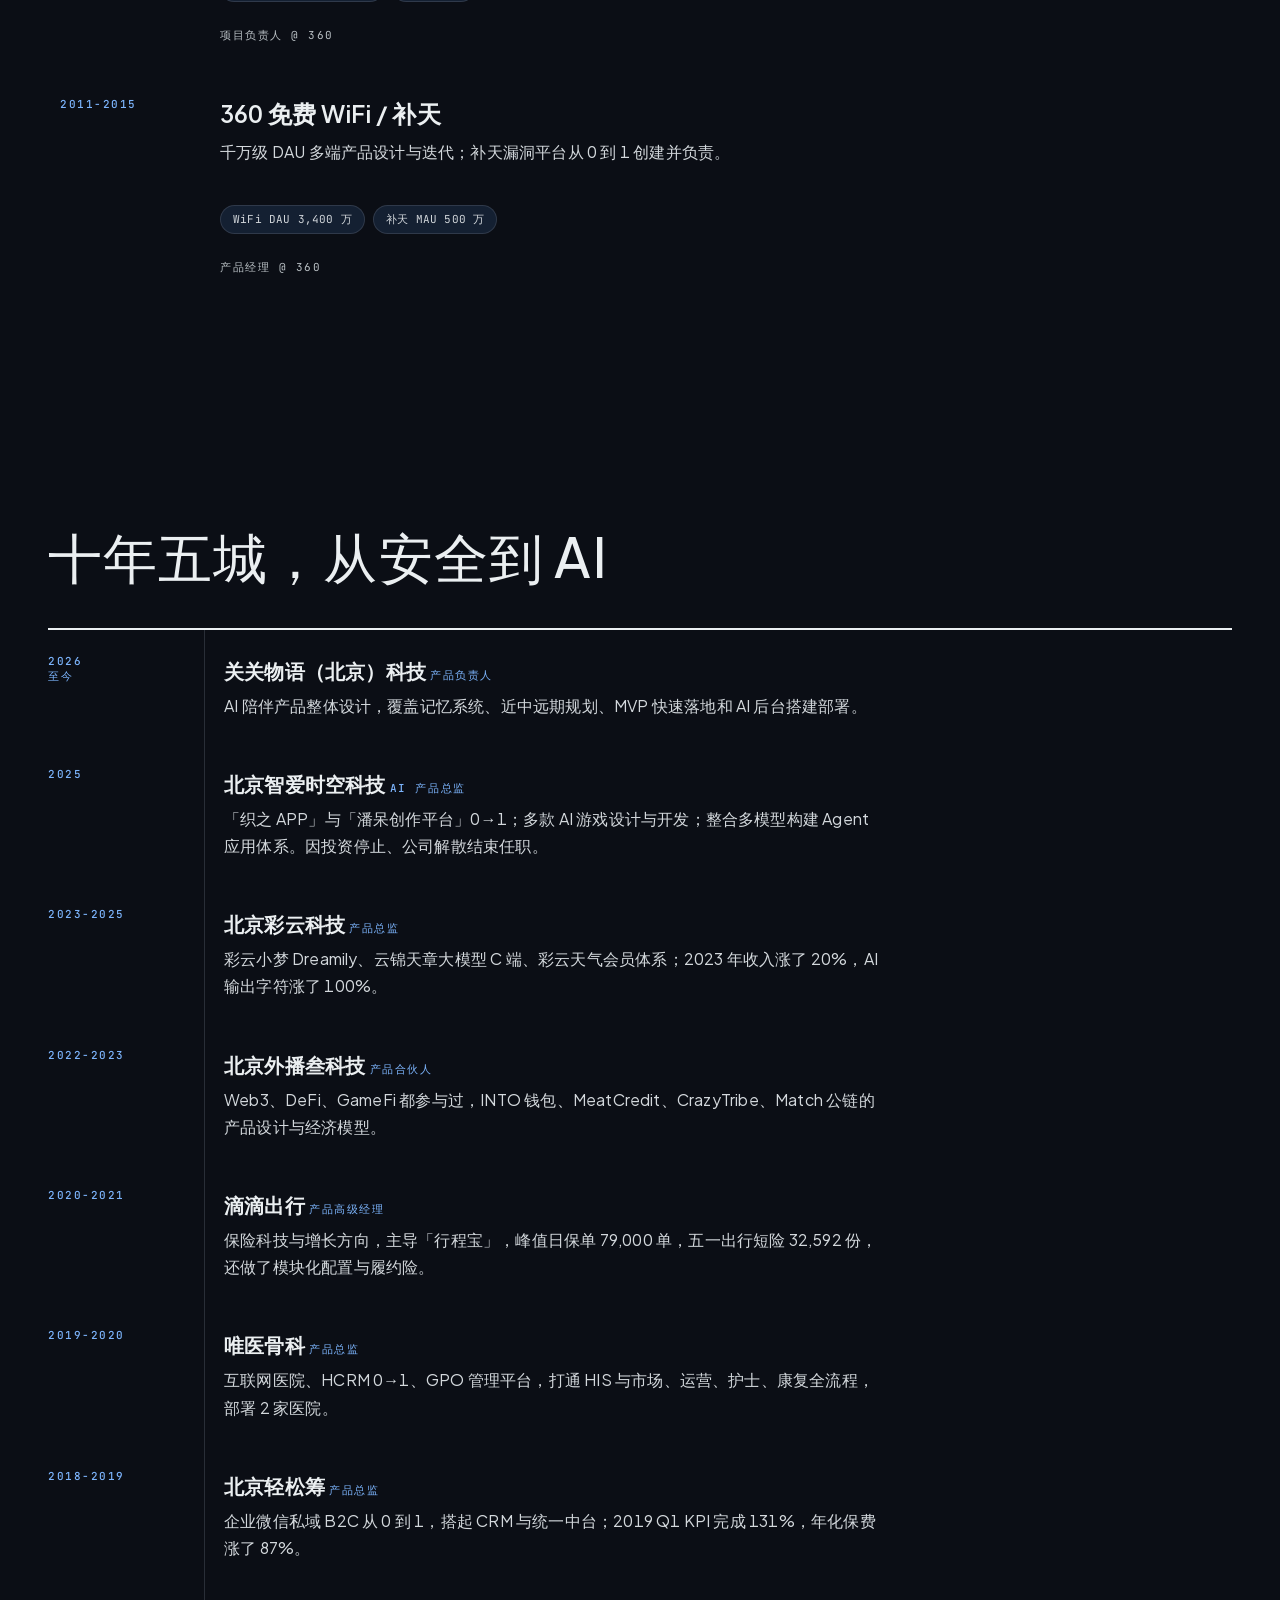
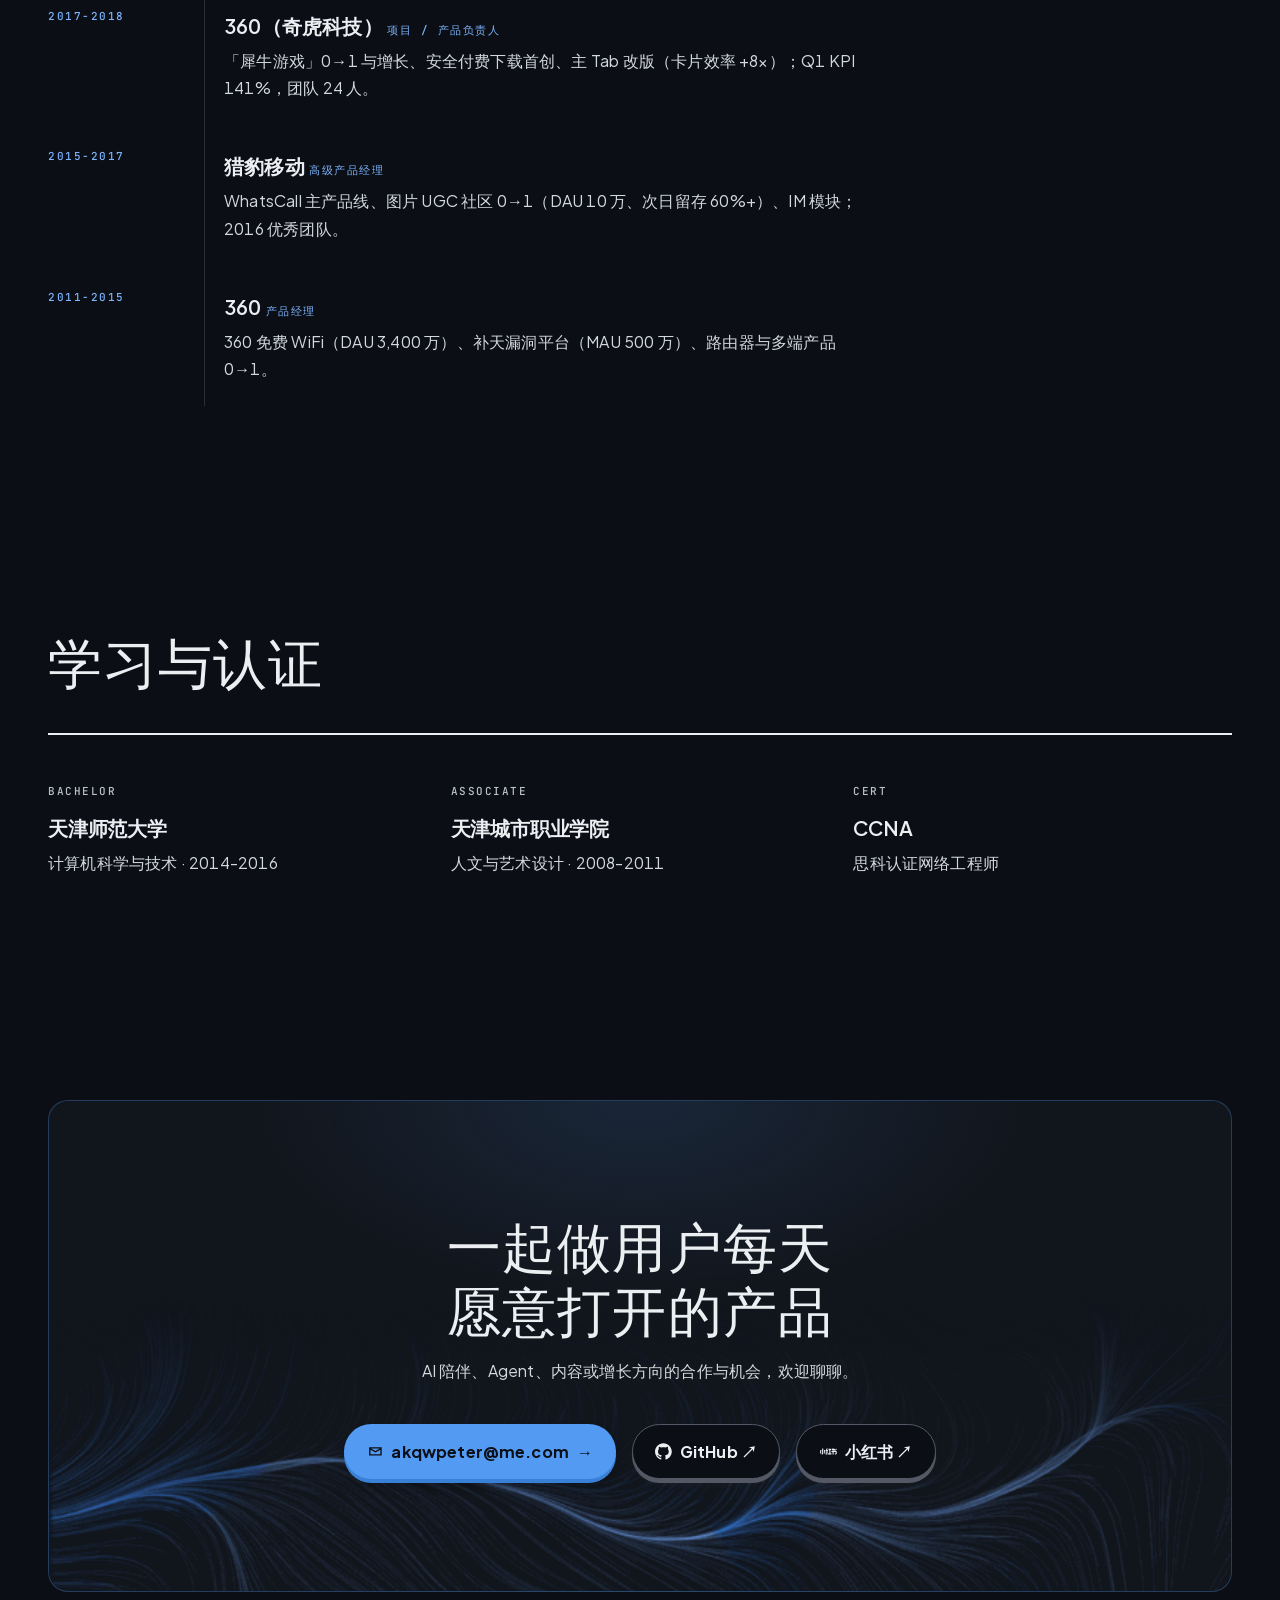
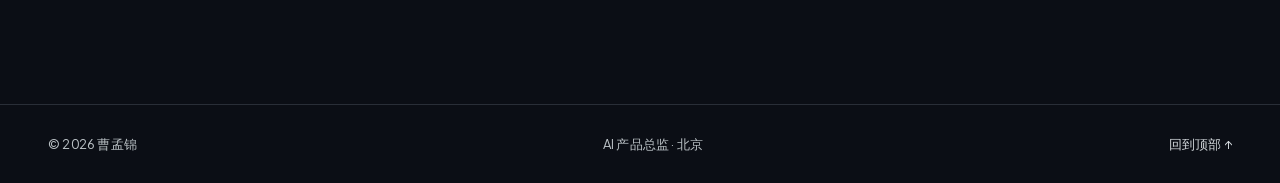
==== commit 765d9a66: "design: hero 恢复全屏通底视频背景+主题渐变遮盖（光门完整偏右呈现），移动端专配渐变，视觉模型确认" ====
--- a/public/index.html
+++ b/public/index.html
@@ -49,7 +49,7 @@
   <link rel="preload" href="assets/fonts/pjs-variable.woff2" as="font" type="font/woff2" crossorigin>
   <link rel="preload" href="assets/img/avatar.webp" as="image" fetchpriority="high">
   <link rel="stylesheet" href="tokens.css?v=5">
-  <link rel="stylesheet" href="assets/css/style.css?v=14">
+  <link rel="stylesheet" href="assets/css/style.css?v=16">
 </head>
 <body>
   <div class="aurora" aria-hidden="true"><span></span><span></span><span></span></div>
@@ -90,6 +90,11 @@
 
   <main id="main">
     <section class="hero" id="top">
+      <div class="hero__bg" aria-hidden="true">
+        <video class="hero__video" autoplay muted loop playsinline preload="auto" poster="assets/img/hero-poster.webp">
+          <source src="assets/img/hero-bg.webm" type="video/webm">
+        </video>
+      </div>
       <div class="container hero__grid">
         <div class="hero__copy">
           <div class="hero__identity hero__reveal" style="--d:40ms">
@@ -100,18 +105,13 @@
             </div>
           </div>
           <h1 class="hero__name">曹孟锦</h1>
-          <p class="hero__lede hero__reveal" style="--d:120ms" aria-label="把 AI 做成用户每天愿意打开的产品">把 <span class="hl">AI</span> 做成用户每天愿意打开的 <span class="hero__rotor rot" id="heroRotor" aria-hidden="true">产品</span></p>
+          <p class="hero__lede hero__reveal" style="--d:120ms" aria-label="把 AI 做成用户每天愿意打开的产品">把 <span class="hl">AI</span> 做成用户<span class="hero__nowrap">每天</span>愿意打开的 <span class="hero__rotor rot" id="heroRotor" aria-hidden="true">产品</span></p>
           <p class="hero__sub hero__reveal" style="--d:170ms">AI 陪伴、AI 写作、AI 剧情互动到 AI 游戏，从概念到商业化全程操盘。</p>
           <div class="hero__cta hero__reveal" style="--d:220ms">
             <a class="btn btn--accent btn--magnetic" href="mailto:akqwpeter@me.com">找我聊聊 <span class="btn__arrow" aria-hidden="true">→</span></a>
             <a class="btn btn--outline" href="#projects">看代表作</a>
           </div>
         </div>
-        <figure class="hero__panel hero__reveal" style="--d:280ms" aria-hidden="true">
-          <video class="hero__video" autoplay muted loop playsinline preload="auto" poster="assets/img/hero-poster.webp">
-            <source src="assets/img/hero-bg.webm" type="video/webm">
-          </video>
-        </figure>
       </div>
     </section>
 
--- a/public/assets/css/style.css
+++ b/public/assets/css/style.css
@@ -642,45 +642,74 @@
 .hero__grid {
   position: relative;
   z-index: 1;
-  display: grid;
-  grid-template-columns: minmax(0, 1fr) minmax(0, 0.85fr);
-  gap: var(--space-2xl);
-  align-items: center;
-}
-
-.hero__panel {
-  position: relative;
-  aspect-ratio: 4 / 5;
-  max-height: min(72vh, 720px);
-  border-radius: calc(var(--radius-card) + 8px);
-  overflow: hidden;
-  border: 1px solid var(--color-rule-2);
-  box-shadow: var(--shadow-card-hover);
-  background: var(--color-paper-2) url("../img/hero-poster.webp") center / cover no-repeat;
-}
-
-.hero__panel video {
+}
+
+.hero__bg {
   position: absolute;
   inset: 0;
+  z-index: 0;
+  background: url("../img/hero-poster.webp") center / cover no-repeat;
+}
+
+.hero__bg video {
+  display: block;
   width: 100%;
   height: 100%;
   object-fit: cover;
-  object-position: 56% 50%;
-  filter: brightness(1.12) saturate(1.05);
-}
-
-.hero__panel::after {
+  object-position: 50% 45%;
+  transform: translateX(6%) scale(1.06);
+  transform-origin: center;
+  filter: brightness(1.1) saturate(1.08);
+}
+
+.hero__bg::after {
   content: "";
   position: absolute;
   inset: 0;
   pointer-events: none;
   background:
-    linear-gradient(to top, color-mix(in oklch, var(--color-paper) 26%, transparent), transparent 36%),
-    linear-gradient(to right, color-mix(in oklch, var(--color-paper) 14%, transparent), transparent 26%);
+    linear-gradient(to top, color-mix(in srgb, var(--color-paper) 55%, transparent), transparent 16%),
+    linear-gradient(to right, var(--color-paper) 0%, color-mix(in srgb, var(--color-paper) 86%, transparent) 26%, color-mix(in srgb, var(--color-paper) 52%, transparent) 44%, transparent 60%),
+    linear-gradient(to bottom, transparent 48%, color-mix(in srgb, var(--color-paper) 82%, transparent) 82%, var(--color-paper) 100%);
+}
+
+[data-theme="light"] .hero__bg {
+  display: none;
+}
+
+.hero__copy {
+  max-width: clamp(26rem, 50vw, 42rem);
+}
+
+@media (max-width: 48rem) {
+  .hero__bg video {
+    object-position: 50% 50%;
+    transform: translate(16%, -25%) scale(1.25);
+  }
+
+  .hero__copy {
+    max-width: 84%;
+  }
+
+  .hero__bg::after {
+    background:
+      linear-gradient(to bottom,
+        color-mix(in srgb, var(--color-paper) 74%, transparent) 0%,
+        color-mix(in srgb, var(--color-paper) 46%, transparent) 32%,
+        transparent 58%),
+      linear-gradient(to right,
+        color-mix(in srgb, var(--color-paper) 92%, transparent) 0%,
+        color-mix(in srgb, var(--color-paper) 68%, transparent) 40%,
+        transparent 70%),
+      linear-gradient(to bottom,
+        transparent 40%,
+        color-mix(in srgb, var(--color-paper) 88%, transparent) 72%,
+        var(--color-paper) 100%);
+  }
 }
 
 @media (prefers-reduced-motion: reduce) {
-  .hero__panel video {
+  .hero__bg video {
     display: none;
   }
 }
@@ -773,8 +802,11 @@
   letter-spacing: 0.01em;
   color: var(--color-ink);
   text-wrap: balance;
-  overflow-wrap: anywhere;
   min-width: 0;
+}
+
+.hero__nowrap {
+  white-space: nowrap;
 }
 
 .hl {
@@ -1513,11 +1545,6 @@
     gap: var(--space-xl);
   }
 
-  .hero__panel {
-    aspect-ratio: 16 / 10;
-    max-height: none;
-  }
-
   .bento {
     grid-template-columns: repeat(2, minmax(0, 1fr));
   }
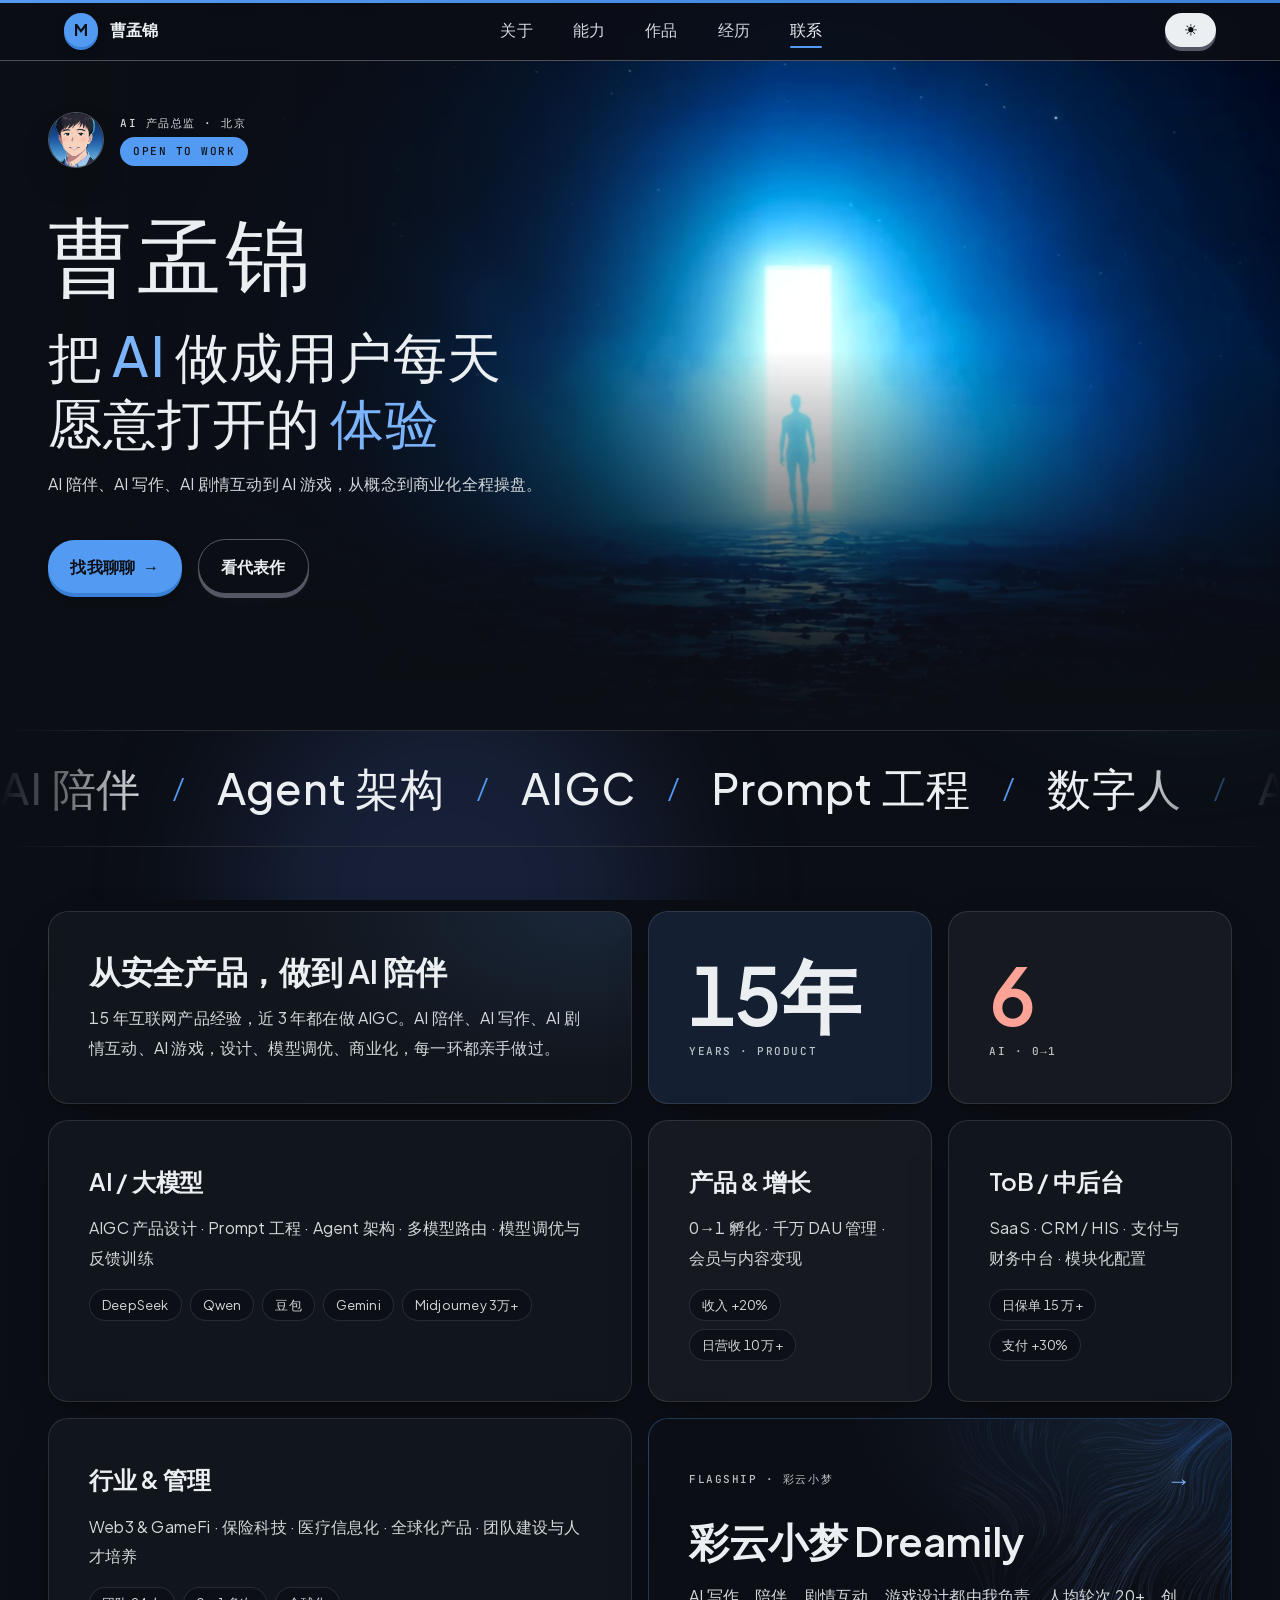
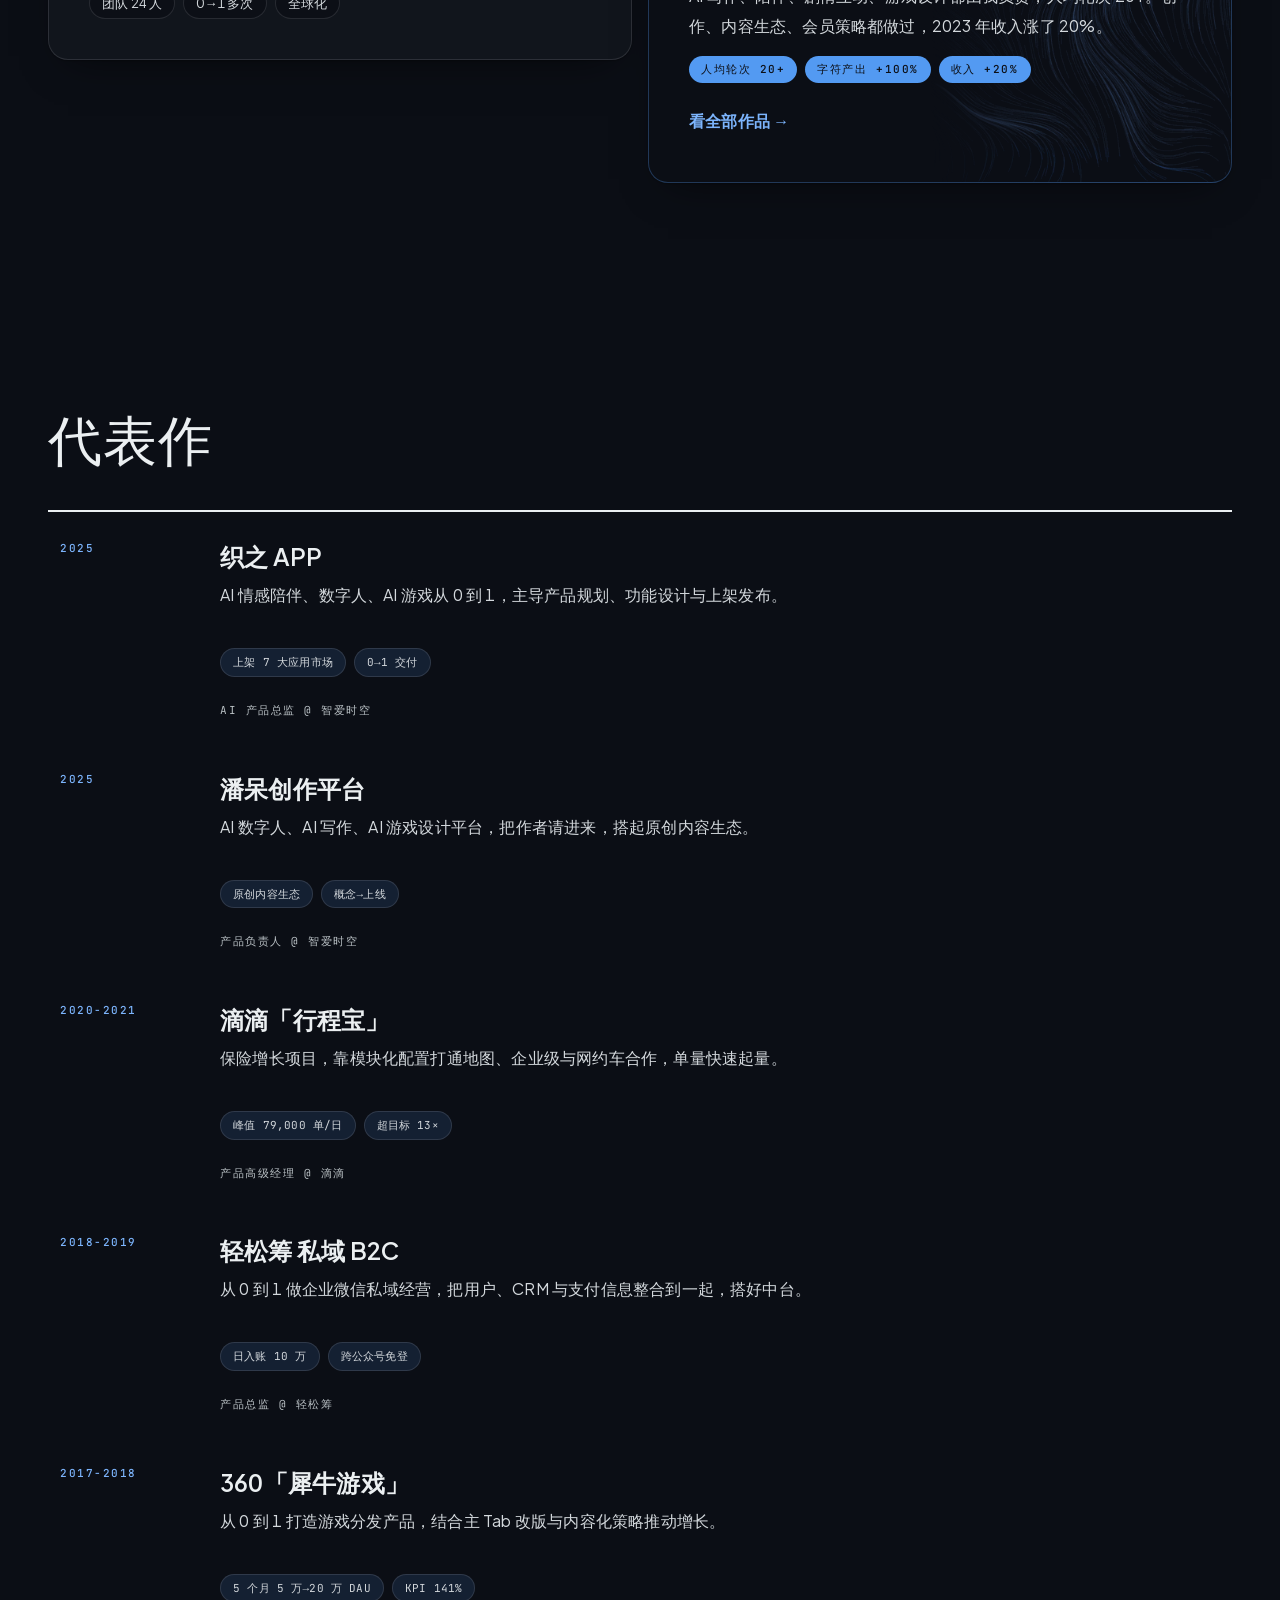
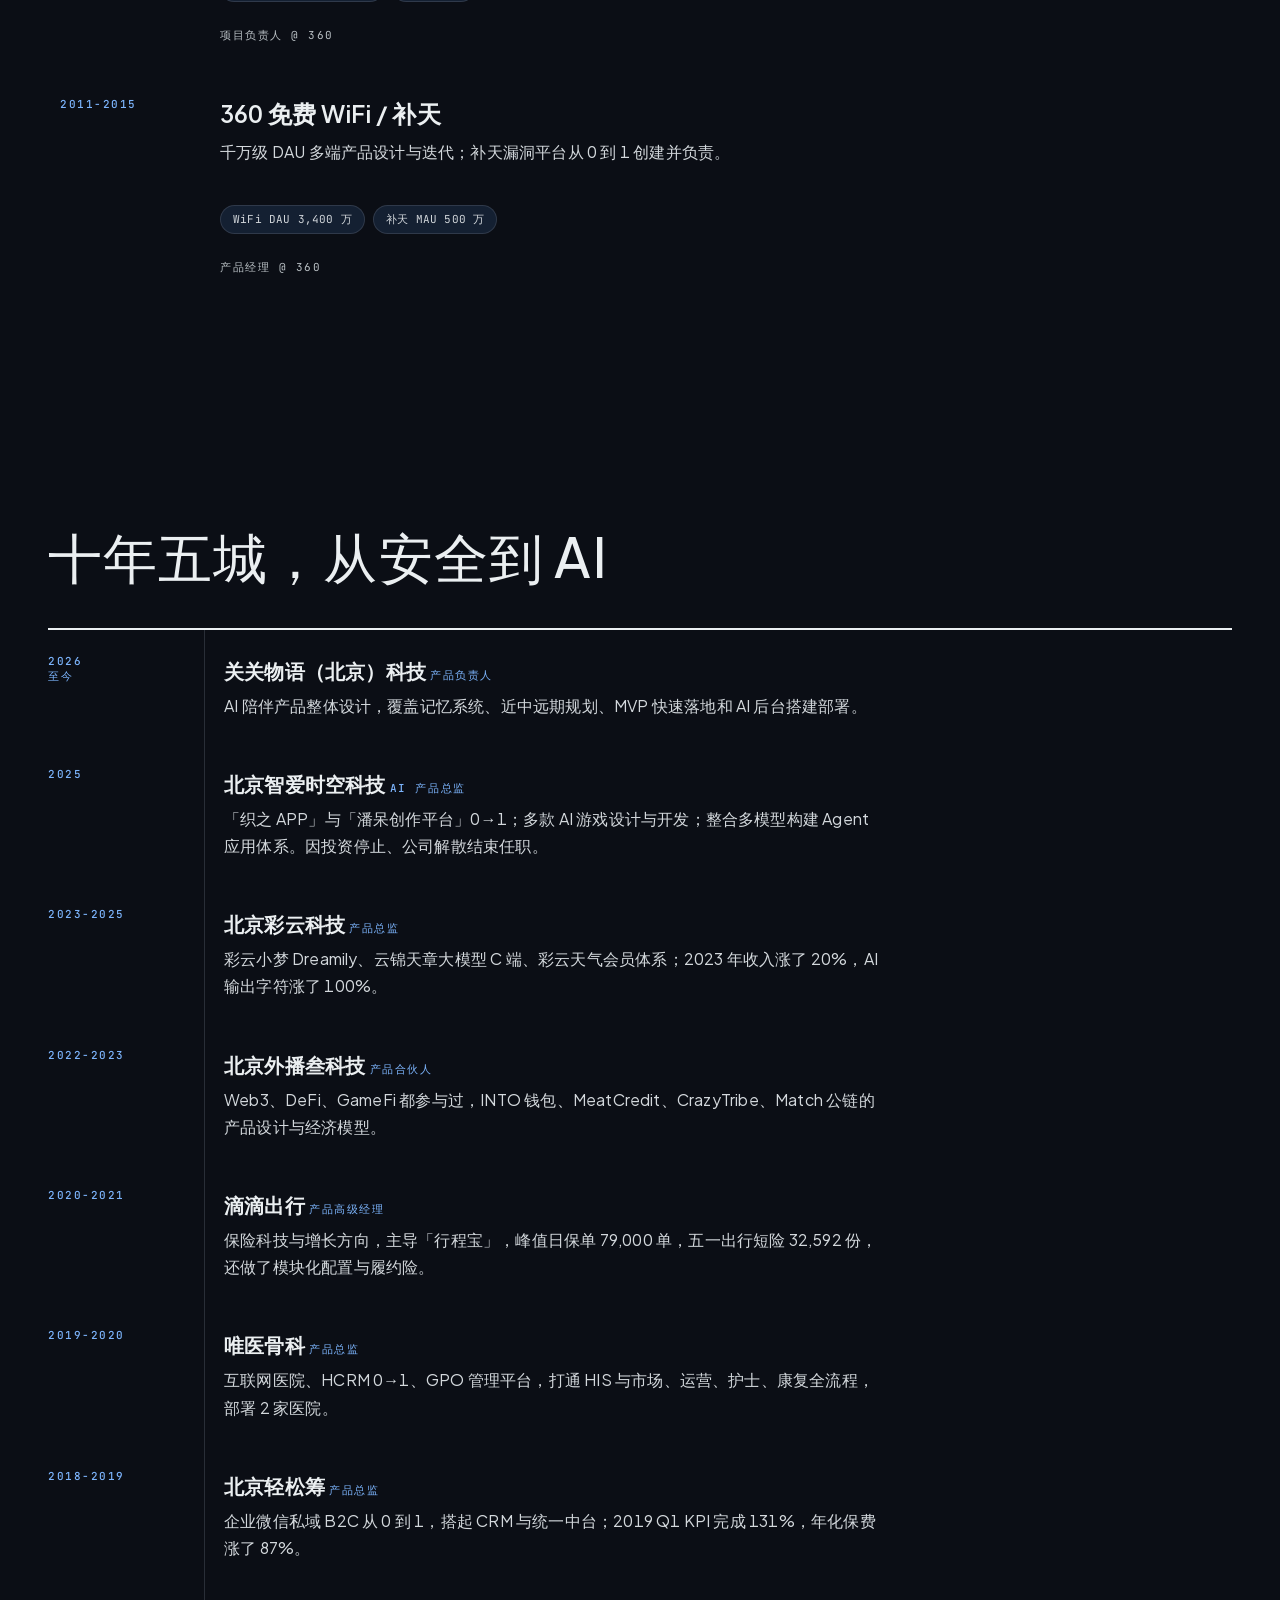
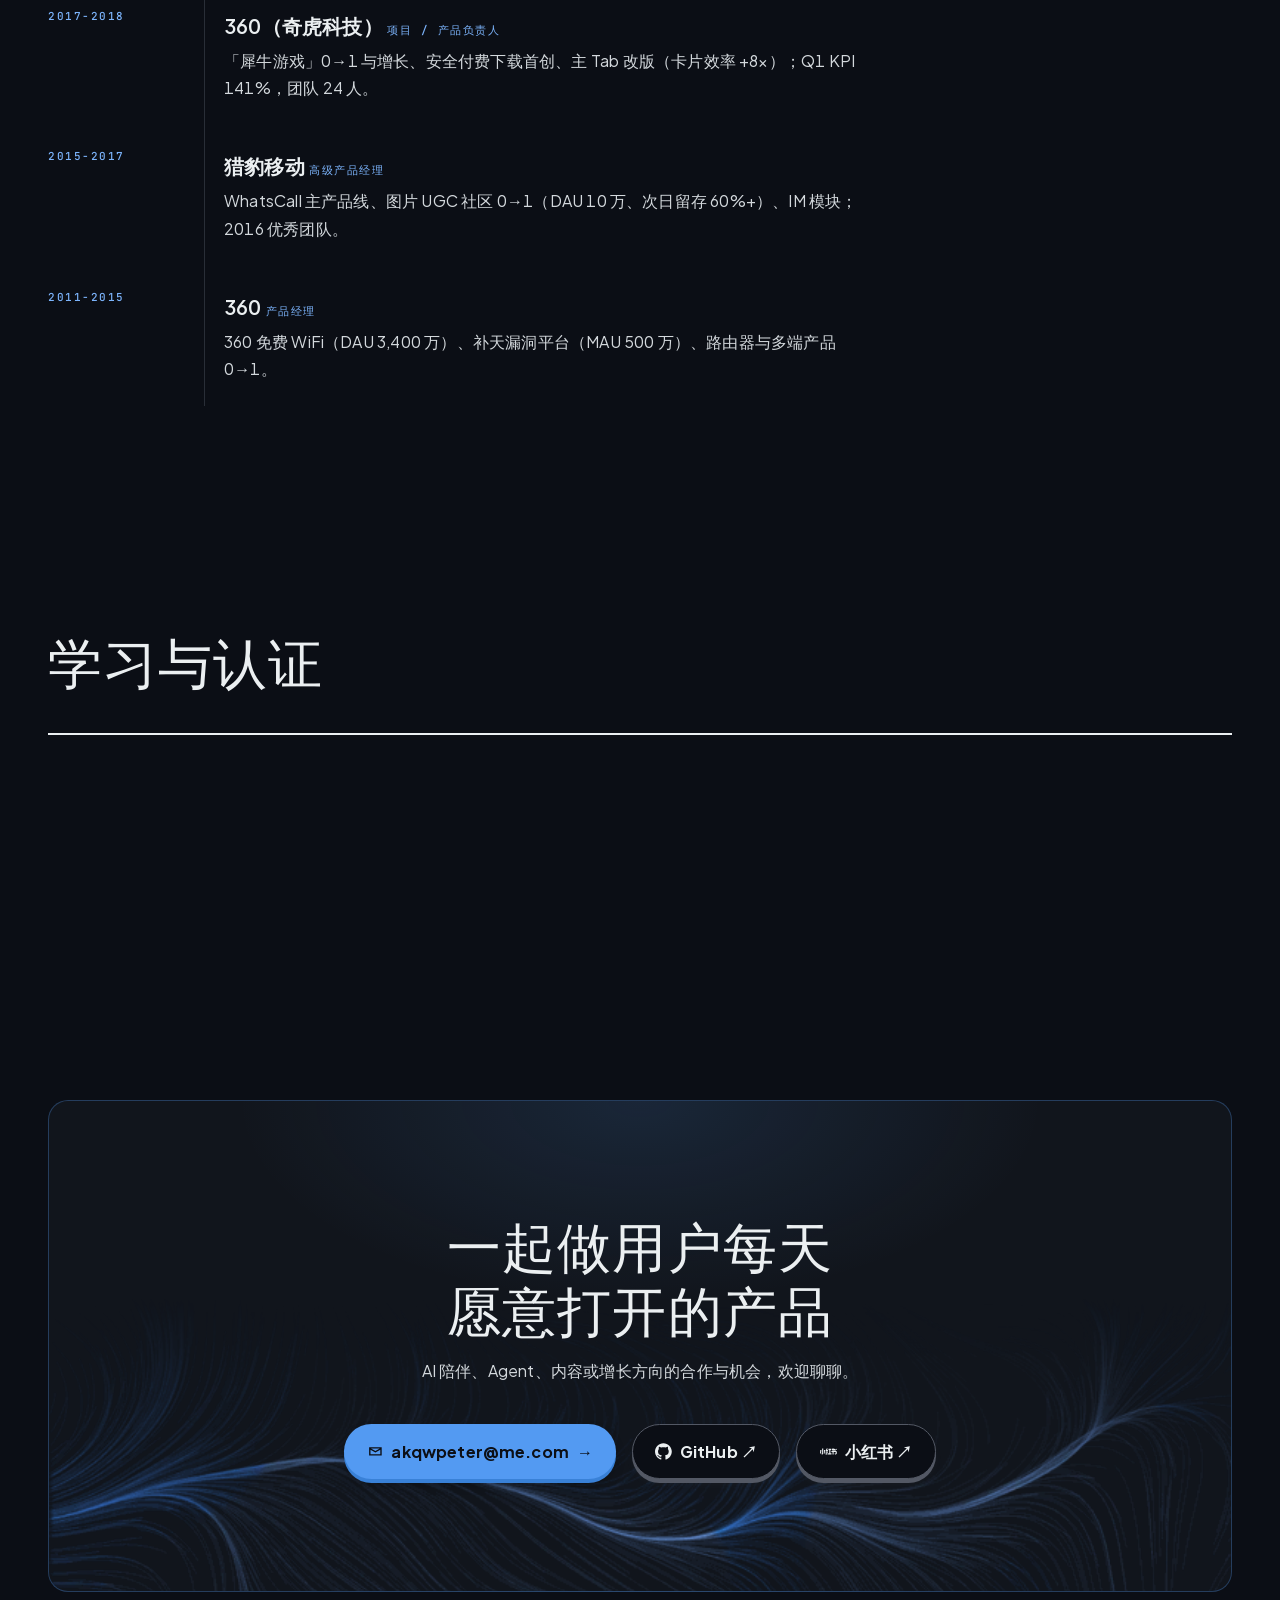
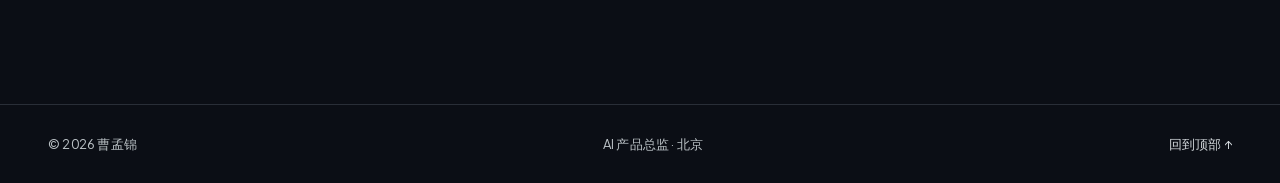
==== commit c76196d0: "design: 移动端优化——首屏暗场scrim+文字阴影、轮换词改白、内容区留白收紧、页脚居中" ====
--- a/public/index.html
+++ b/public/index.html
@@ -49,7 +49,7 @@
   <link rel="preload" href="assets/fonts/pjs-variable.woff2" as="font" type="font/woff2" crossorigin>
   <link rel="preload" href="assets/img/avatar.webp" as="image" fetchpriority="high">
   <link rel="stylesheet" href="tokens.css?v=5">
-  <link rel="stylesheet" href="assets/css/style.css?v=16">
+  <link rel="stylesheet" href="assets/css/style.css?v=17">
 </head>
 <body>
   <div class="aurora" aria-hidden="true"><span></span><span></span><span></span></div>
--- a/public/assets/css/style.css
+++ b/public/assets/css/style.css
@@ -682,17 +682,42 @@
 }
 
 @media (max-width: 48rem) {
+  .hero {
+    display: flex;
+    align-items: center;
+    min-height: 100svh;
+  }
+
+  .hero__grid {
+    width: 100%;
+  }
+
   .hero__bg video {
     object-position: 50% 50%;
     transform: translate(16%, -25%) scale(1.25);
   }
 
   .hero__copy {
-    max-width: 84%;
+    max-width: 78%;
+  }
+
+  .hero__name,
+  .hero__lede,
+  .hero__sub {
+    text-shadow: 0 2px 22px rgba(0, 0, 0, 0.85);
+  }
+
+  .hero__rotor.rot {
+    color: var(--color-ink);
   }
 
   .hero__bg::after {
     background:
+      linear-gradient(to bottom,
+        color-mix(in srgb, var(--color-paper) 78%, transparent) 0%,
+        color-mix(in srgb, var(--color-paper) 50%, transparent) 38%,
+        color-mix(in srgb, var(--color-paper) 22%, transparent) 66%,
+        transparent 80%),
       linear-gradient(to bottom,
         color-mix(in srgb, var(--color-paper) 74%, transparent) 0%,
         color-mix(in srgb, var(--color-paper) 46%, transparent) 32%,
@@ -706,6 +731,14 @@
         color-mix(in srgb, var(--color-paper) 88%, transparent) 72%,
         var(--color-paper) 100%);
   }
+
+  .section {
+    padding-block: clamp(2.5rem, 10vh, 4rem);
+  }
+
+  .footer__inner {
+    justify-content: center;
+  }
 }
 
 @media (prefers-reduced-motion: reduce) {
@@ -878,8 +911,8 @@
   border-block: 1px solid var(--color-rule);
   padding-block: clamp(0.9rem, 1.6vw, 1.5rem);
   margin-block-end: var(--space-2xl);
-  mask-image: linear-gradient(90deg, transparent, #000 8%, #000 92%, transparent);
-  -webkit-mask-image: linear-gradient(90deg, transparent, #000 8%, #000 92%, transparent);
+  mask-image: linear-gradient(90deg, transparent, #000 12%, #000 88%, transparent);
+  -webkit-mask-image: linear-gradient(90deg, transparent, #000 12%, #000 88%, transparent);
 }
 
 .marquee__track {
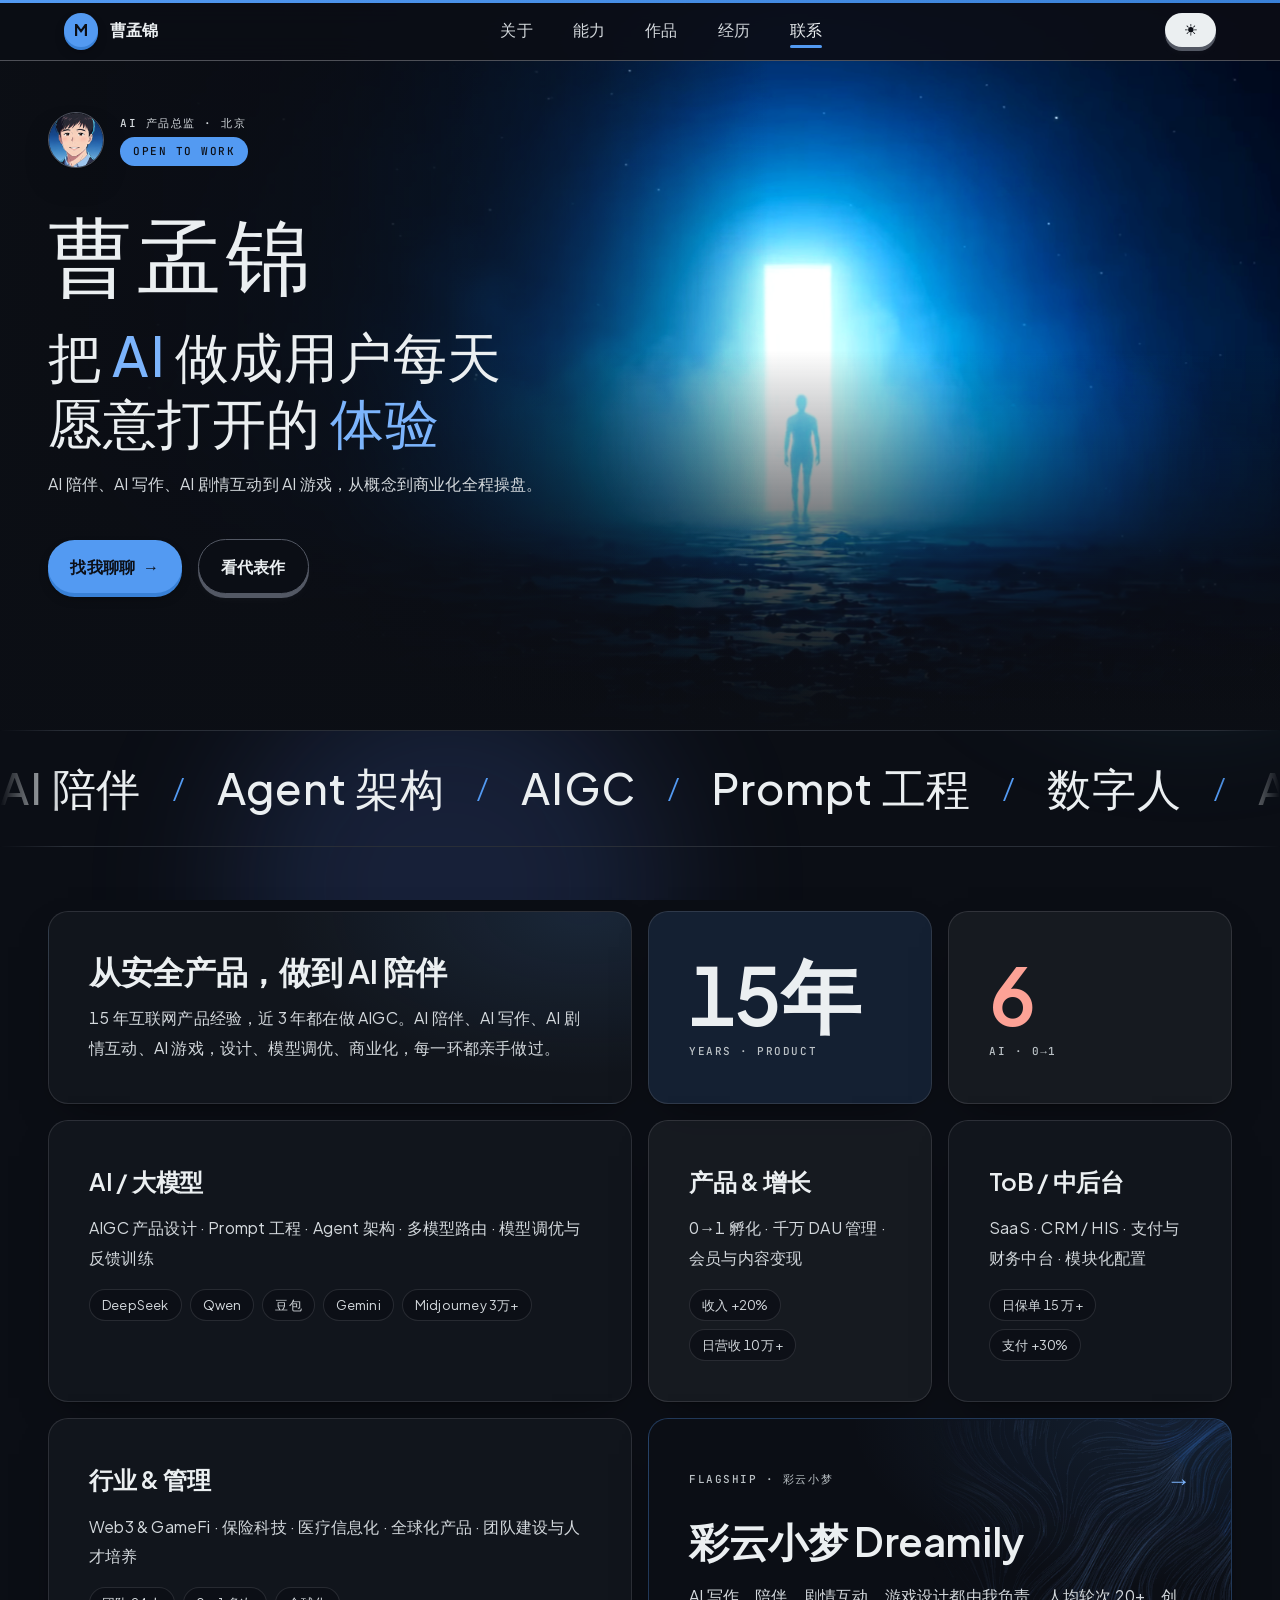
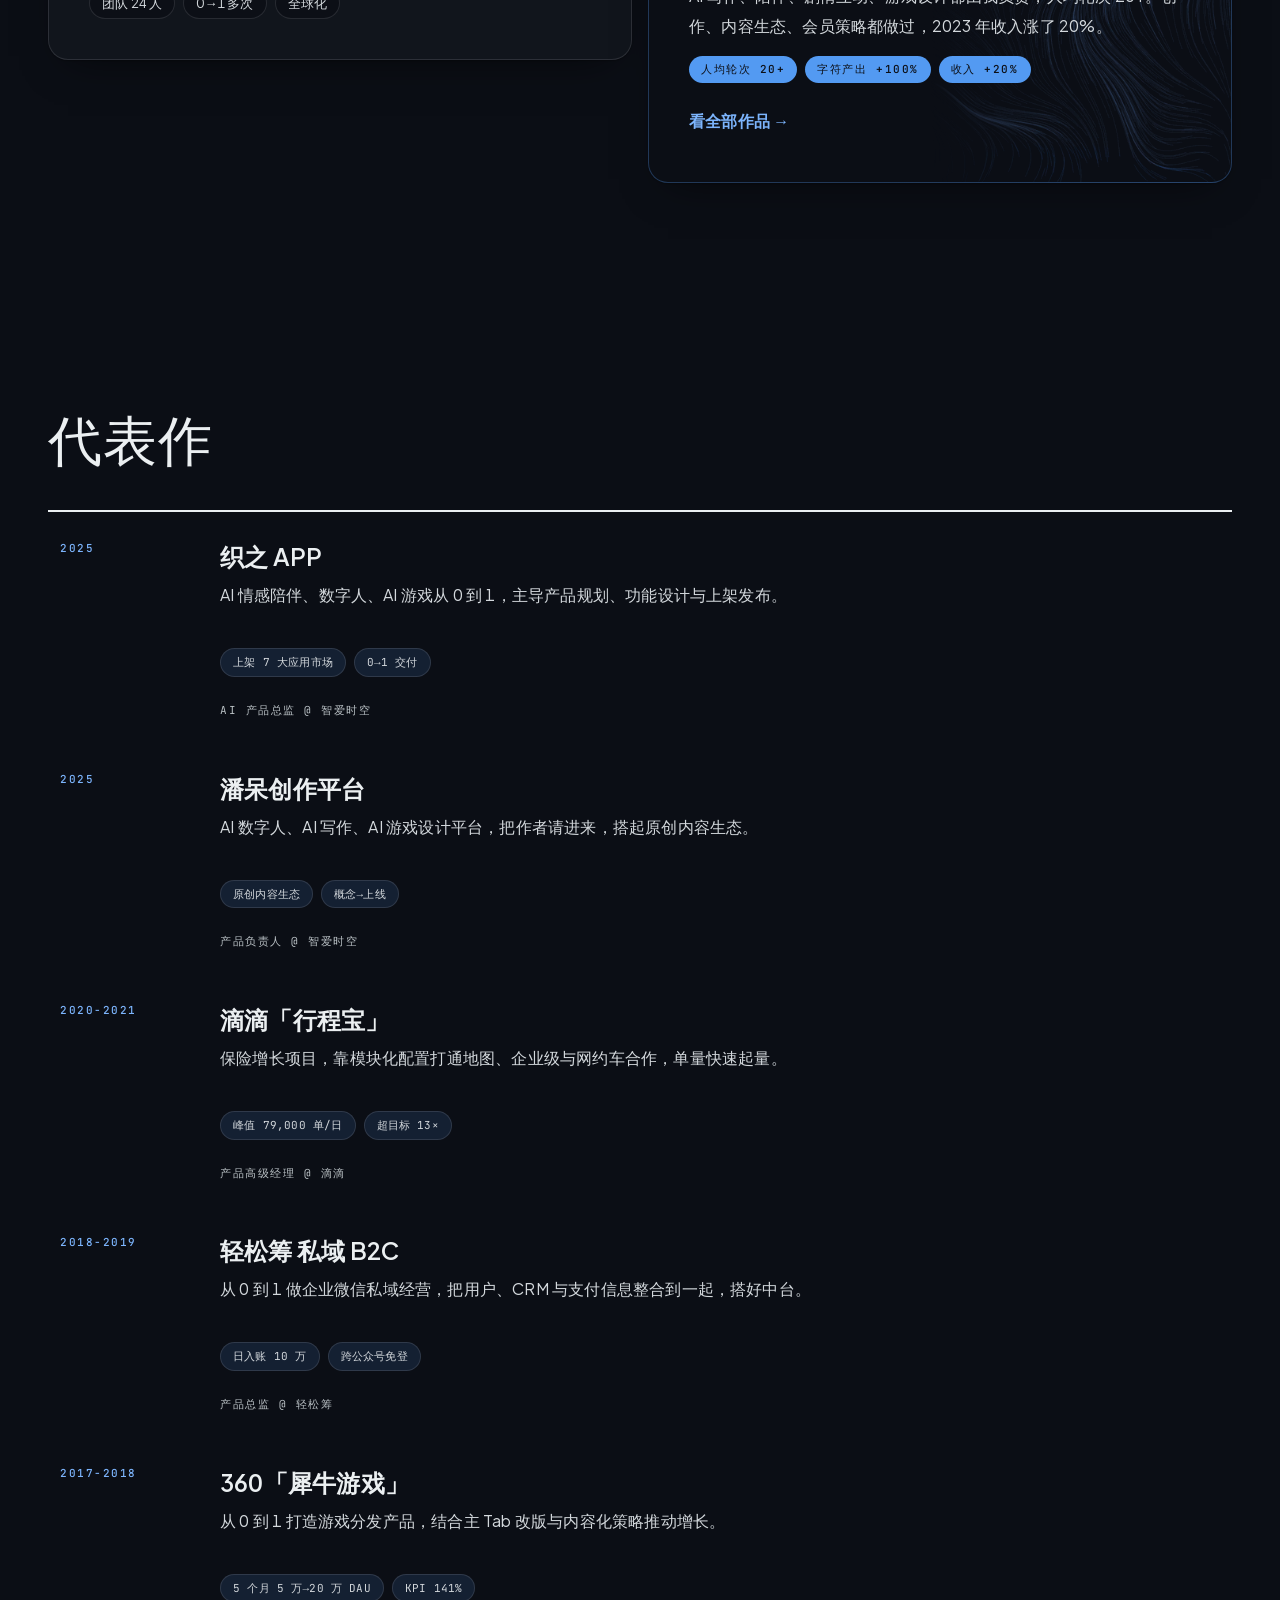
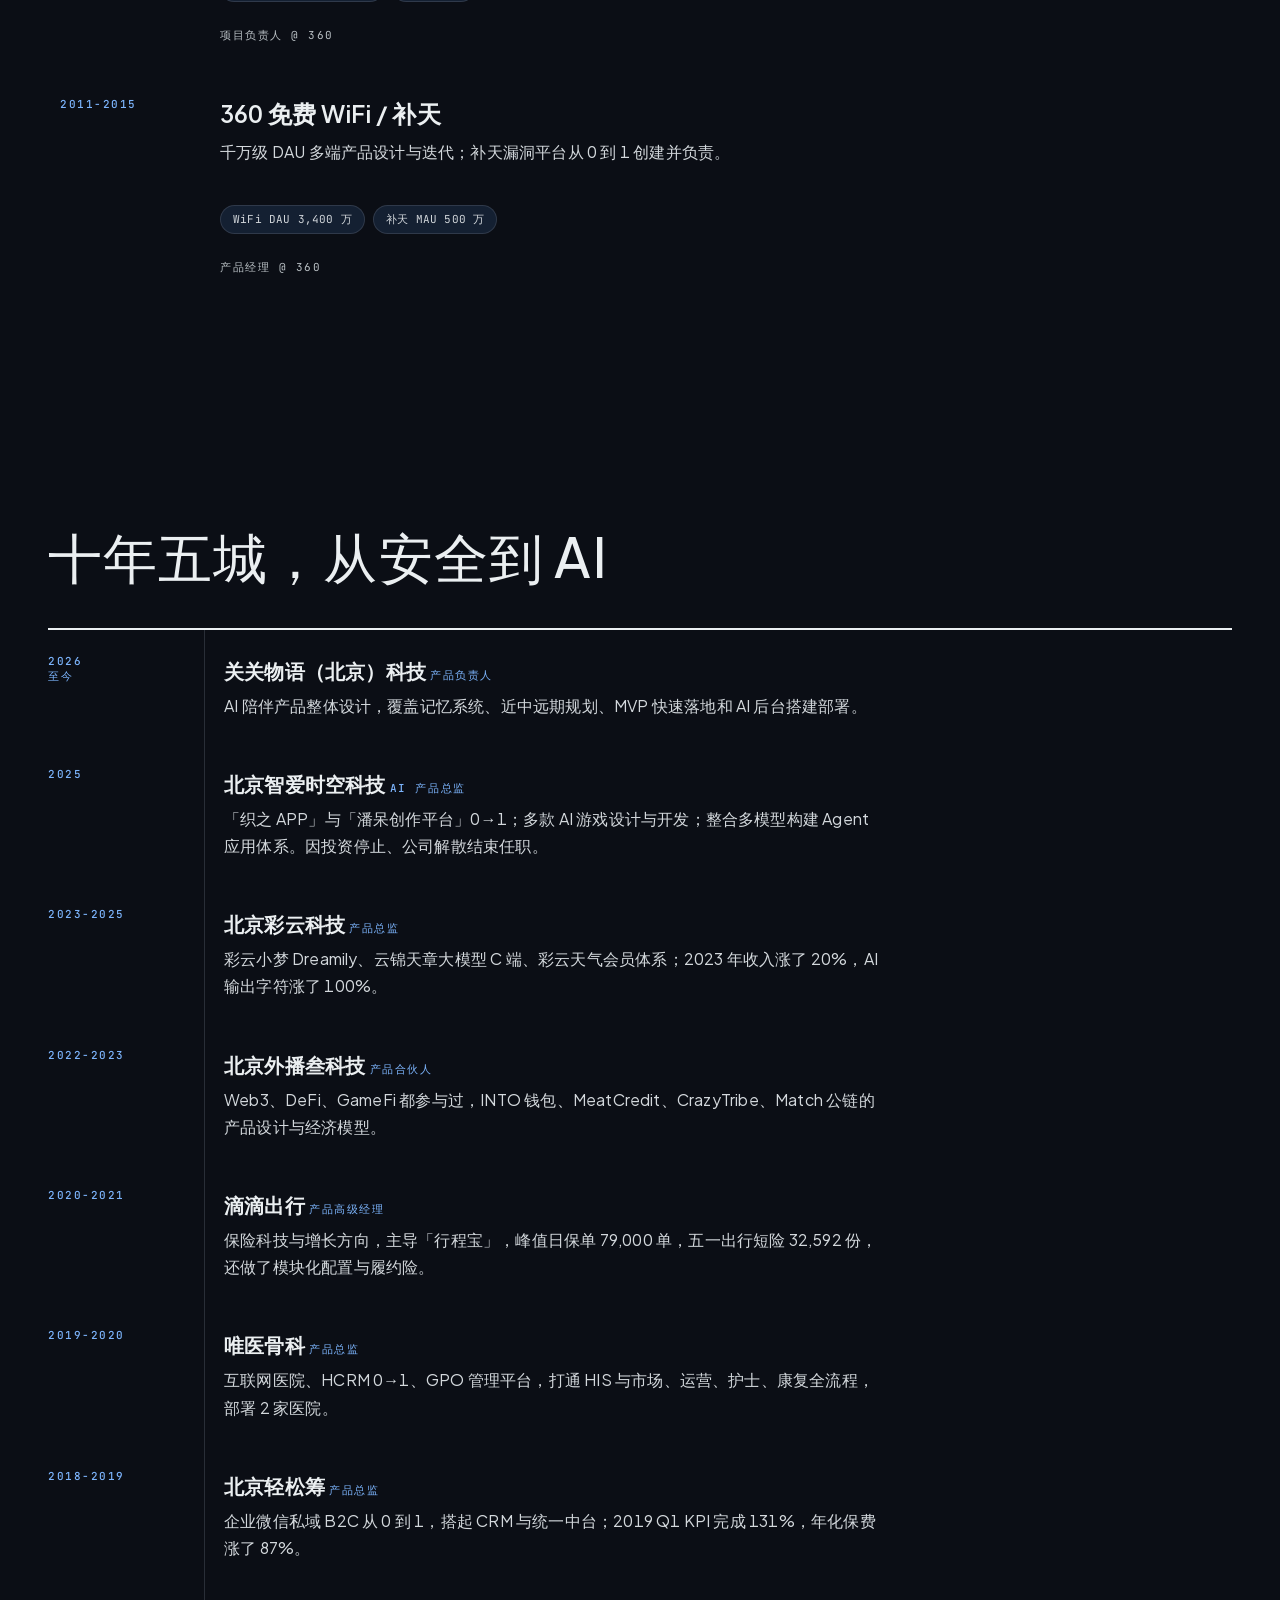
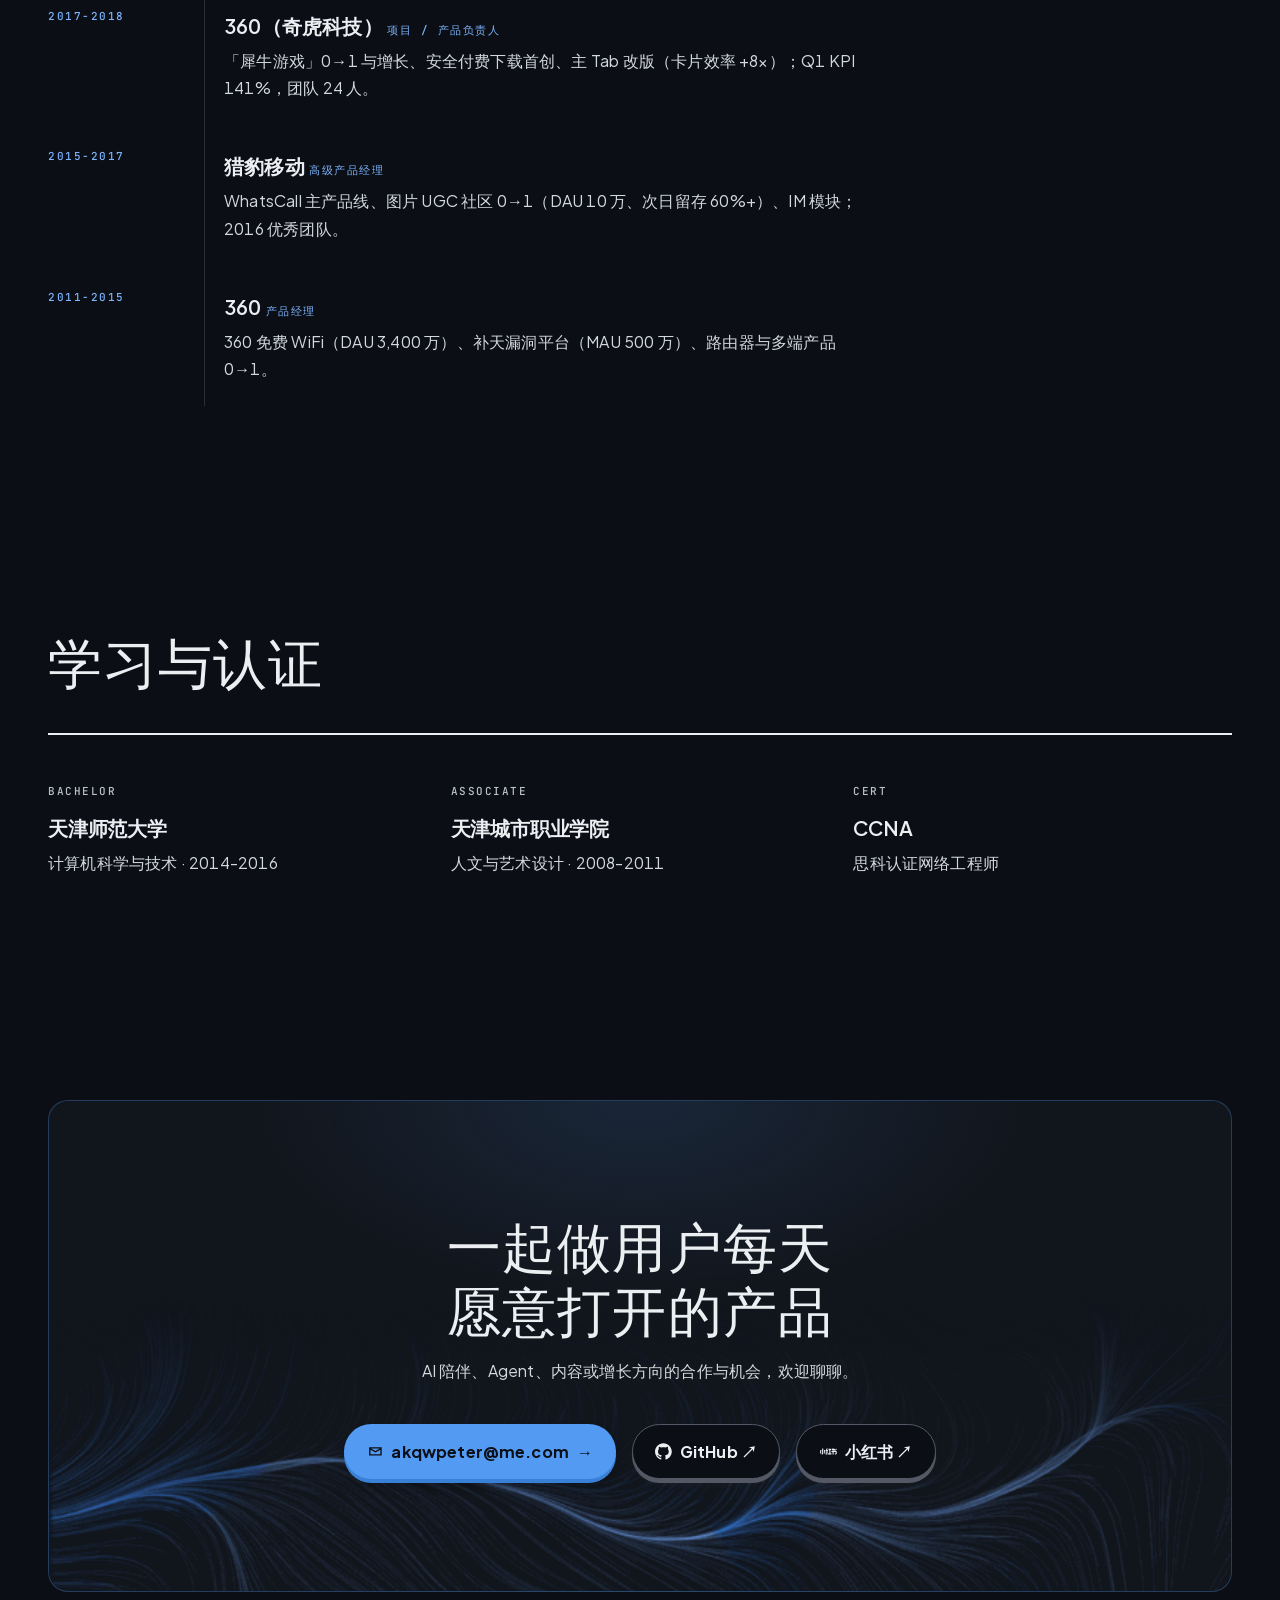
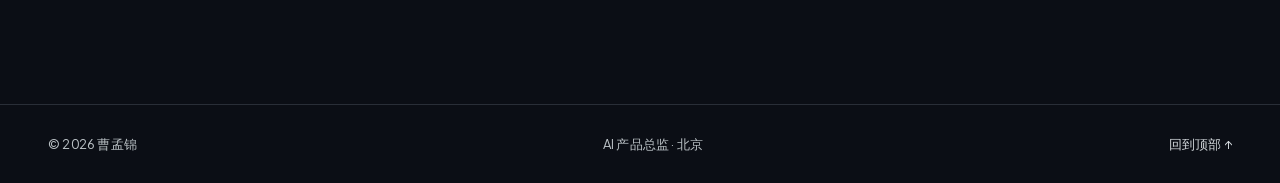
==== commit 8990ab10: "design: 视觉评审修复——移动端作品KPI重叠/首屏光门遮字、marquee裁切、浅色主题对比度与文字重影、导航毛玻璃增强、hero氛围光" ====
--- a/public/index.html
+++ b/public/index.html
@@ -49,7 +49,7 @@
   <link rel="preload" href="assets/fonts/pjs-variable.woff2" as="font" type="font/woff2" crossorigin>
   <link rel="preload" href="assets/img/avatar.webp" as="image" fetchpriority="high">
   <link rel="stylesheet" href="tokens.css?v=5">
-  <link rel="stylesheet" href="assets/css/style.css?v=17">
+  <link rel="stylesheet" href="assets/css/style.css?v=19">
 </head>
 <body>
   <div class="aurora" aria-hidden="true"><span></span><span></span><span></span></div>
--- a/public/tokens.css
+++ b/public/tokens.css
@@ -120,8 +120,8 @@
   --color-rule: oklch(90.5% 0.012 230);
   --color-rule-2: oklch(78% 0.02 235);
 
-  --color-muted: oklch(50% 0.02 240);
-  --color-neutral: oklch(38% 0.02 245);
+  --color-muted: oklch(46% 0.02 242);
+  --color-neutral: oklch(41% 0.022 244);
   --color-ink-2: oklch(29% 0.02 250);
   --color-ink: oklch(22% 0.022 255);
 
@@ -140,13 +140,13 @@
   --tint-flare: oklch(62% 0.19 25 / 0.1);
   --tint-ink: oklch(22% 0.022 255 / 0.045);
   --tint-ink-strong: oklch(22% 0.022 255 / 0.09);
-  --tint-rule: oklch(22% 0.022 255 / 0.1);
+  --tint-rule: oklch(22% 0.022 255 / 0.14);
 
   --shadow-card: 0 14px 34px -18px oklch(30% 0.1 255 / 0.2), 0 1px 2px oklch(30% 0.1 255 / 0.06);
   --shadow-card-hover: 0 26px 60px -24px oklch(30% 0.1 255 / 0.28), 0 2px 6px oklch(30% 0.1 255 / 0.1);
   --shadow-btn-cast: oklch(46% 0.18 255 / 0.45);
 
-  --aurora-1: oklch(60% 0.17 240 / 0.4);
-  --aurora-2: oklch(70% 0.12 215 / 0.34);
-  --aurora-3: oklch(66% 0.2 265 / 0.28);
+  --aurora-1: oklch(60% 0.17 240 / 0.48);
+  --aurora-2: oklch(70% 0.12 215 / 0.42);
+  --aurora-3: oklch(66% 0.2 265 / 0.36);
 }
--- a/public/assets/css/style.css
+++ b/public/assets/css/style.css
@@ -274,7 +274,7 @@
   min-height: 52px;
   padding-block: var(--space-2xs);
   border-radius: var(--radius-pill);
-  background-color: color-mix(in oklch, var(--color-paper) 88%, transparent);
+  background-color: color-mix(in oklch, var(--color-paper) 93%, transparent);
   -webkit-backdrop-filter: blur(18px);
   backdrop-filter: blur(18px);
   box-shadow:
@@ -358,7 +358,7 @@
   left: 0;
   right: 0;
   bottom: 0;
-  height: 2px;
+  height: 3px;
   border-radius: 2px;
   background: var(--color-accent);
   transform: scaleX(0);
@@ -651,6 +651,17 @@
   background: url("../img/hero-poster.webp") center / cover no-repeat;
 }
 
+[data-theme="light"] .hero::before {
+  content: "";
+  position: absolute;
+  inset: 0;
+  z-index: 0;
+  pointer-events: none;
+  background:
+    radial-gradient(720px 420px at 82% 10%, var(--tint-accent), transparent 64%),
+    radial-gradient(560px 360px at 6% 88%, var(--tint-flare), transparent 62%);
+}
+
 .hero__bg video {
   display: block;
   width: 100%;
@@ -677,6 +688,12 @@
   display: none;
 }
 
+[data-theme="light"] .hero__name,
+[data-theme="light"] .hero__lede,
+[data-theme="light"] .hero__sub {
+  text-shadow: none;
+}
+
 .hero__copy {
   max-width: clamp(26rem, 50vw, 42rem);
 }
@@ -698,7 +715,7 @@
   }
 
   .hero__copy {
-    max-width: 78%;
+    max-width: 76%;
   }
 
   .hero__name,
@@ -723,9 +740,10 @@
         color-mix(in srgb, var(--color-paper) 46%, transparent) 32%,
         transparent 58%),
       linear-gradient(to right,
-        color-mix(in srgb, var(--color-paper) 92%, transparent) 0%,
-        color-mix(in srgb, var(--color-paper) 68%, transparent) 40%,
-        transparent 70%),
+        color-mix(in srgb, var(--color-paper) 96%, transparent) 0%,
+        color-mix(in srgb, var(--color-paper) 84%, transparent) 30%,
+        color-mix(in srgb, var(--color-paper) 62%, transparent) 54%,
+        transparent 76%),
       linear-gradient(to bottom,
         transparent 40%,
         color-mix(in srgb, var(--color-paper) 88%, transparent) 72%,
@@ -911,8 +929,8 @@
   border-block: 1px solid var(--color-rule);
   padding-block: clamp(0.9rem, 1.6vw, 1.5rem);
   margin-block-end: var(--space-2xl);
-  mask-image: linear-gradient(90deg, transparent, #000 12%, #000 88%, transparent);
-  -webkit-mask-image: linear-gradient(90deg, transparent, #000 12%, #000 88%, transparent);
+  mask-image: linear-gradient(90deg, transparent, #000 5%, #000 95%, transparent);
+  -webkit-mask-image: linear-gradient(90deg, transparent, #000 5%, #000 95%, transparent);
 }
 
 .marquee__track {
@@ -1625,7 +1643,7 @@
 
   .tl__row {
     grid-template-columns: minmax(0, 1fr);
-    gap: var(--space-xs);
+    gap: var(--space-sm);
   }
 
   .timeline::before,
@@ -1635,11 +1653,23 @@
 
   .work__row {
     grid-template-columns: minmax(0, 1fr);
-    gap: var(--space-xs);
+    gap: var(--space-sm);
+  }
+
+  .work__kpis {
+    grid-column: auto;
   }
 
   .work__co {
     grid-column: auto;
+  }
+
+  .mono-label {
+    font-size: 0.75rem;
+  }
+
+  .cell {
+    padding: var(--space-lg);
   }
 
   .contact__inner {
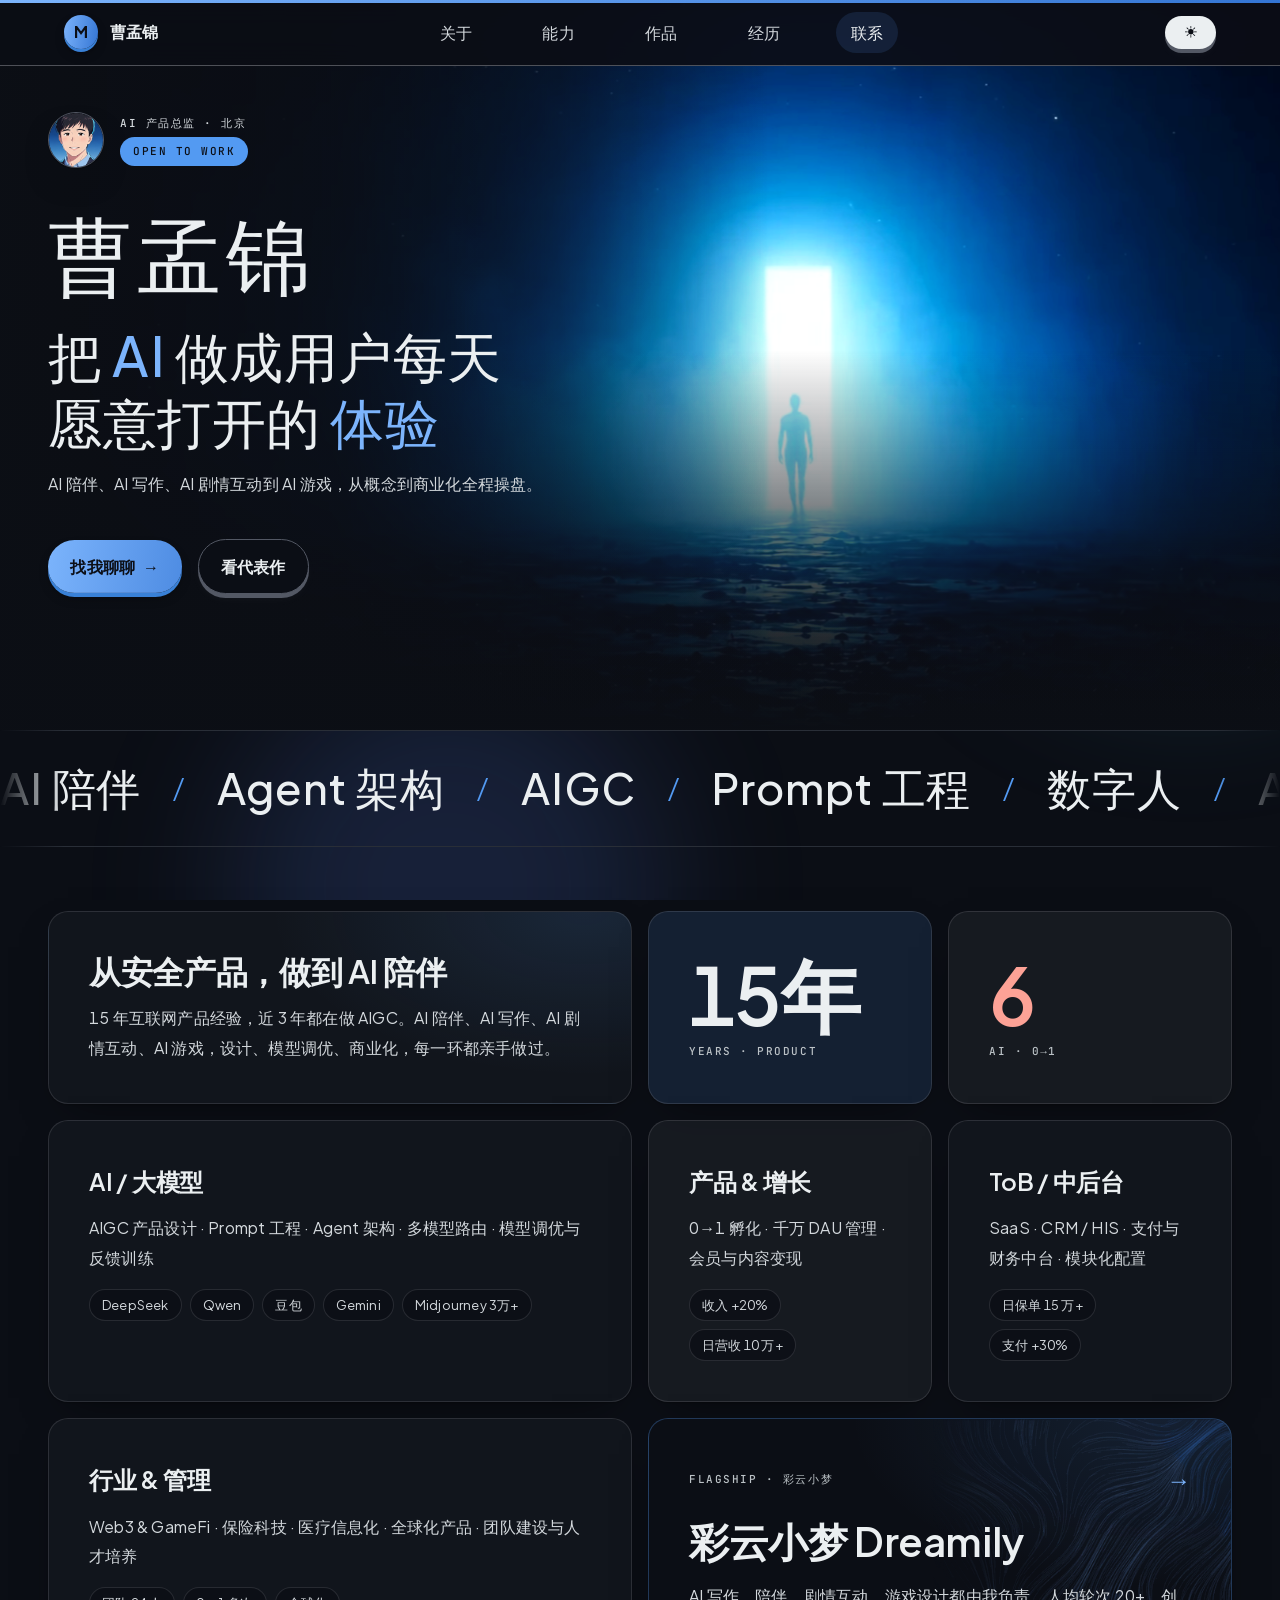
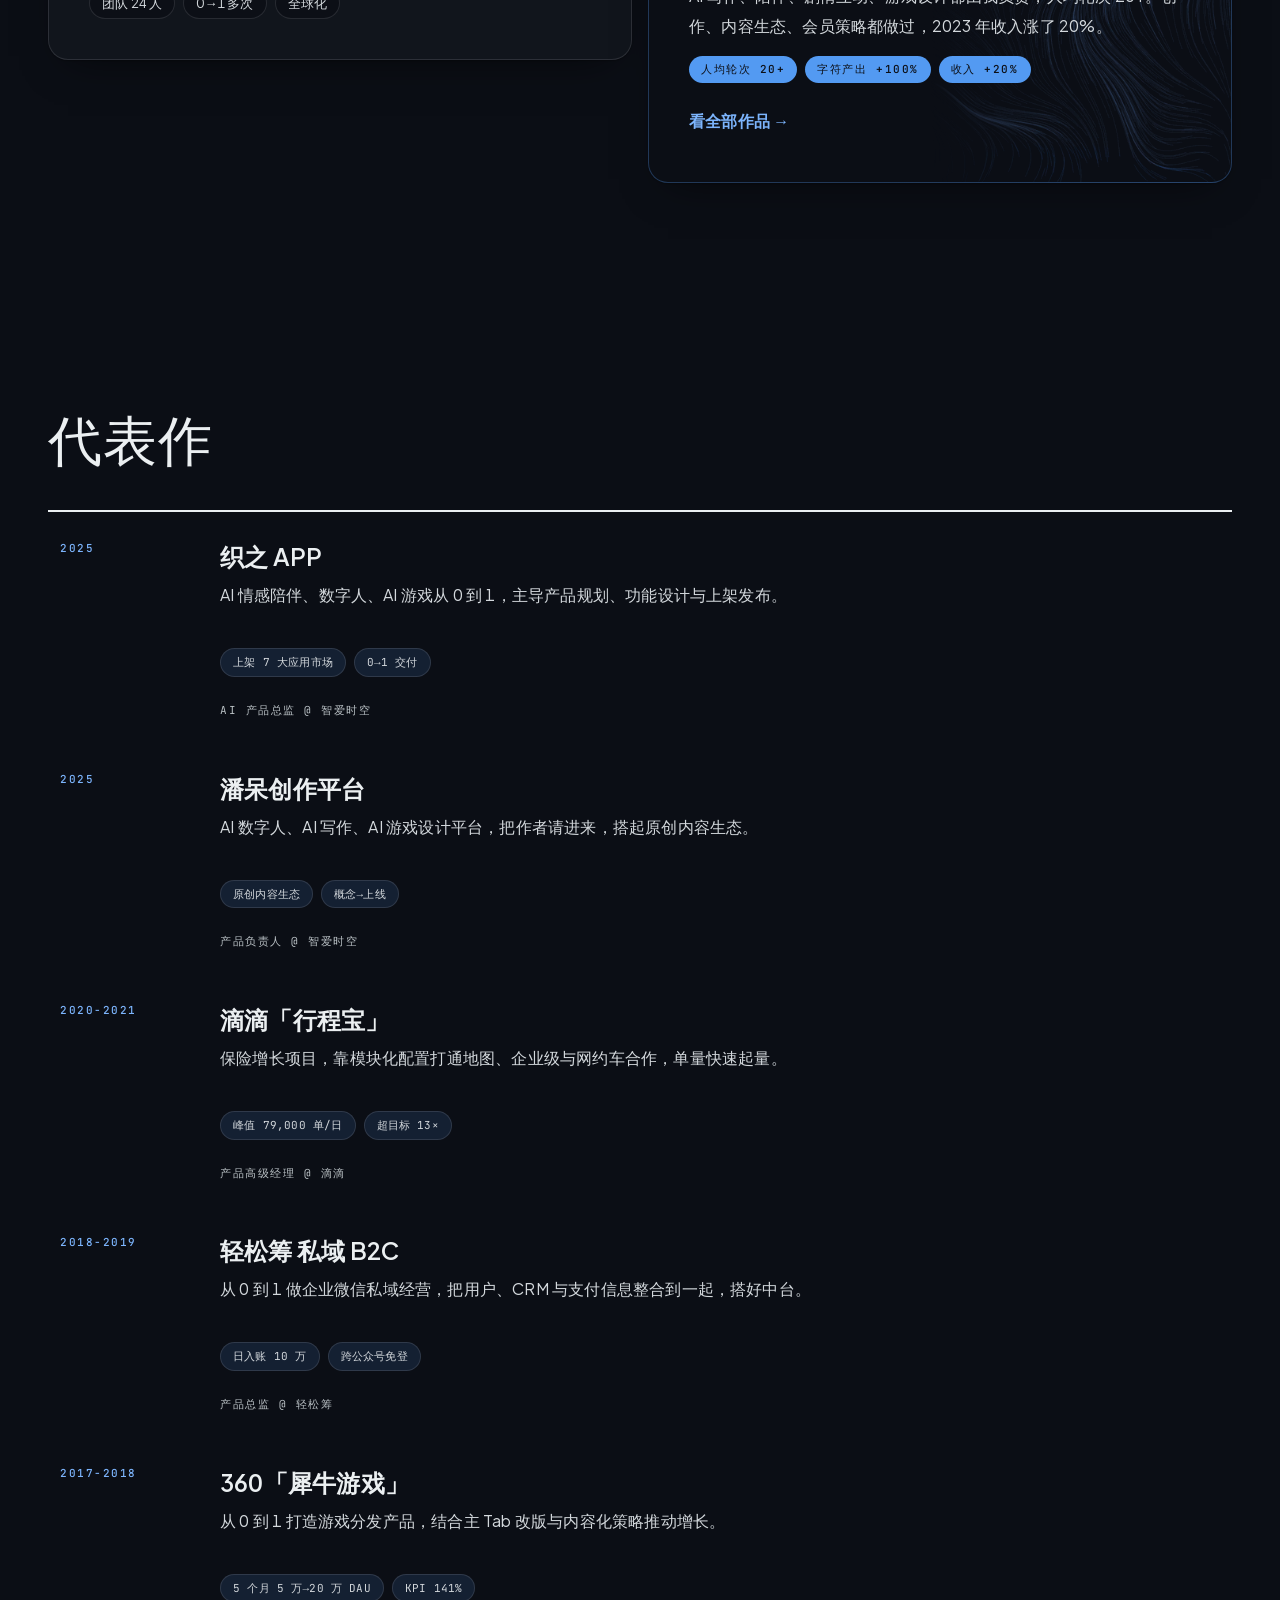
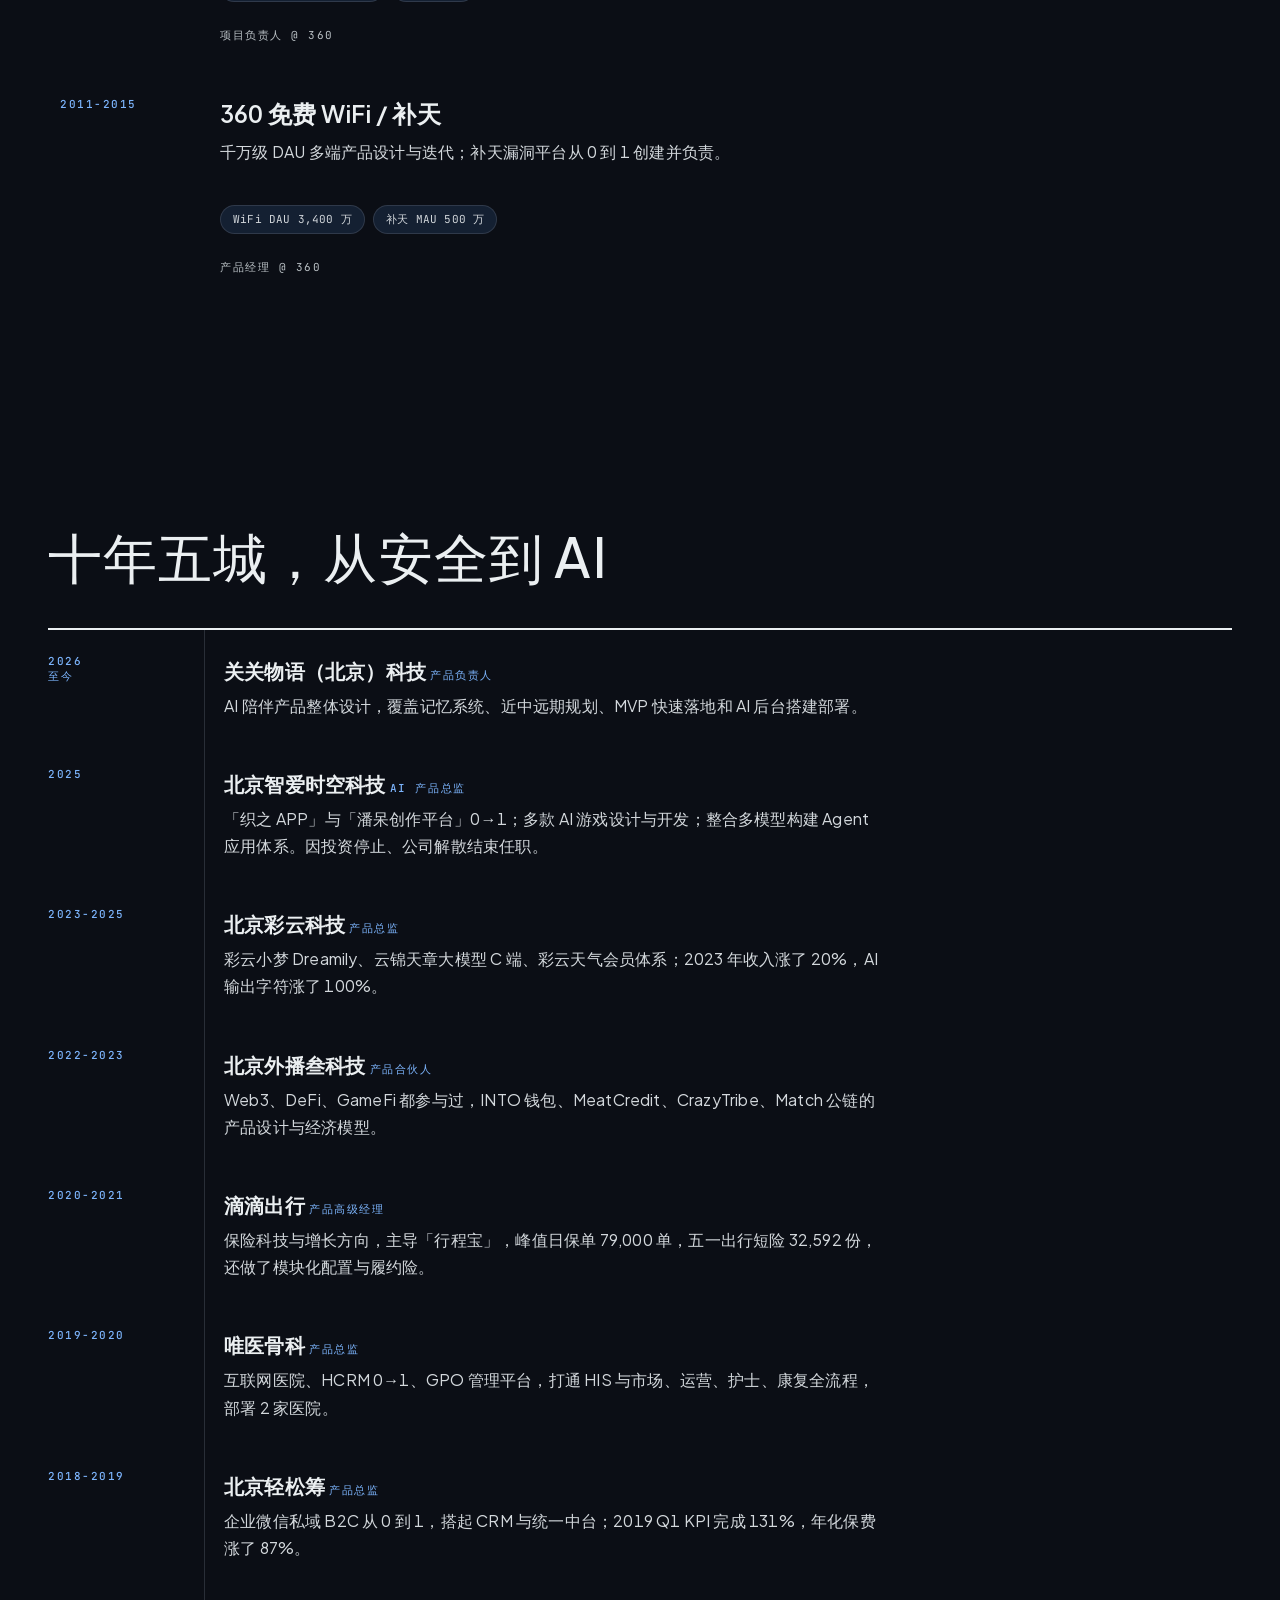
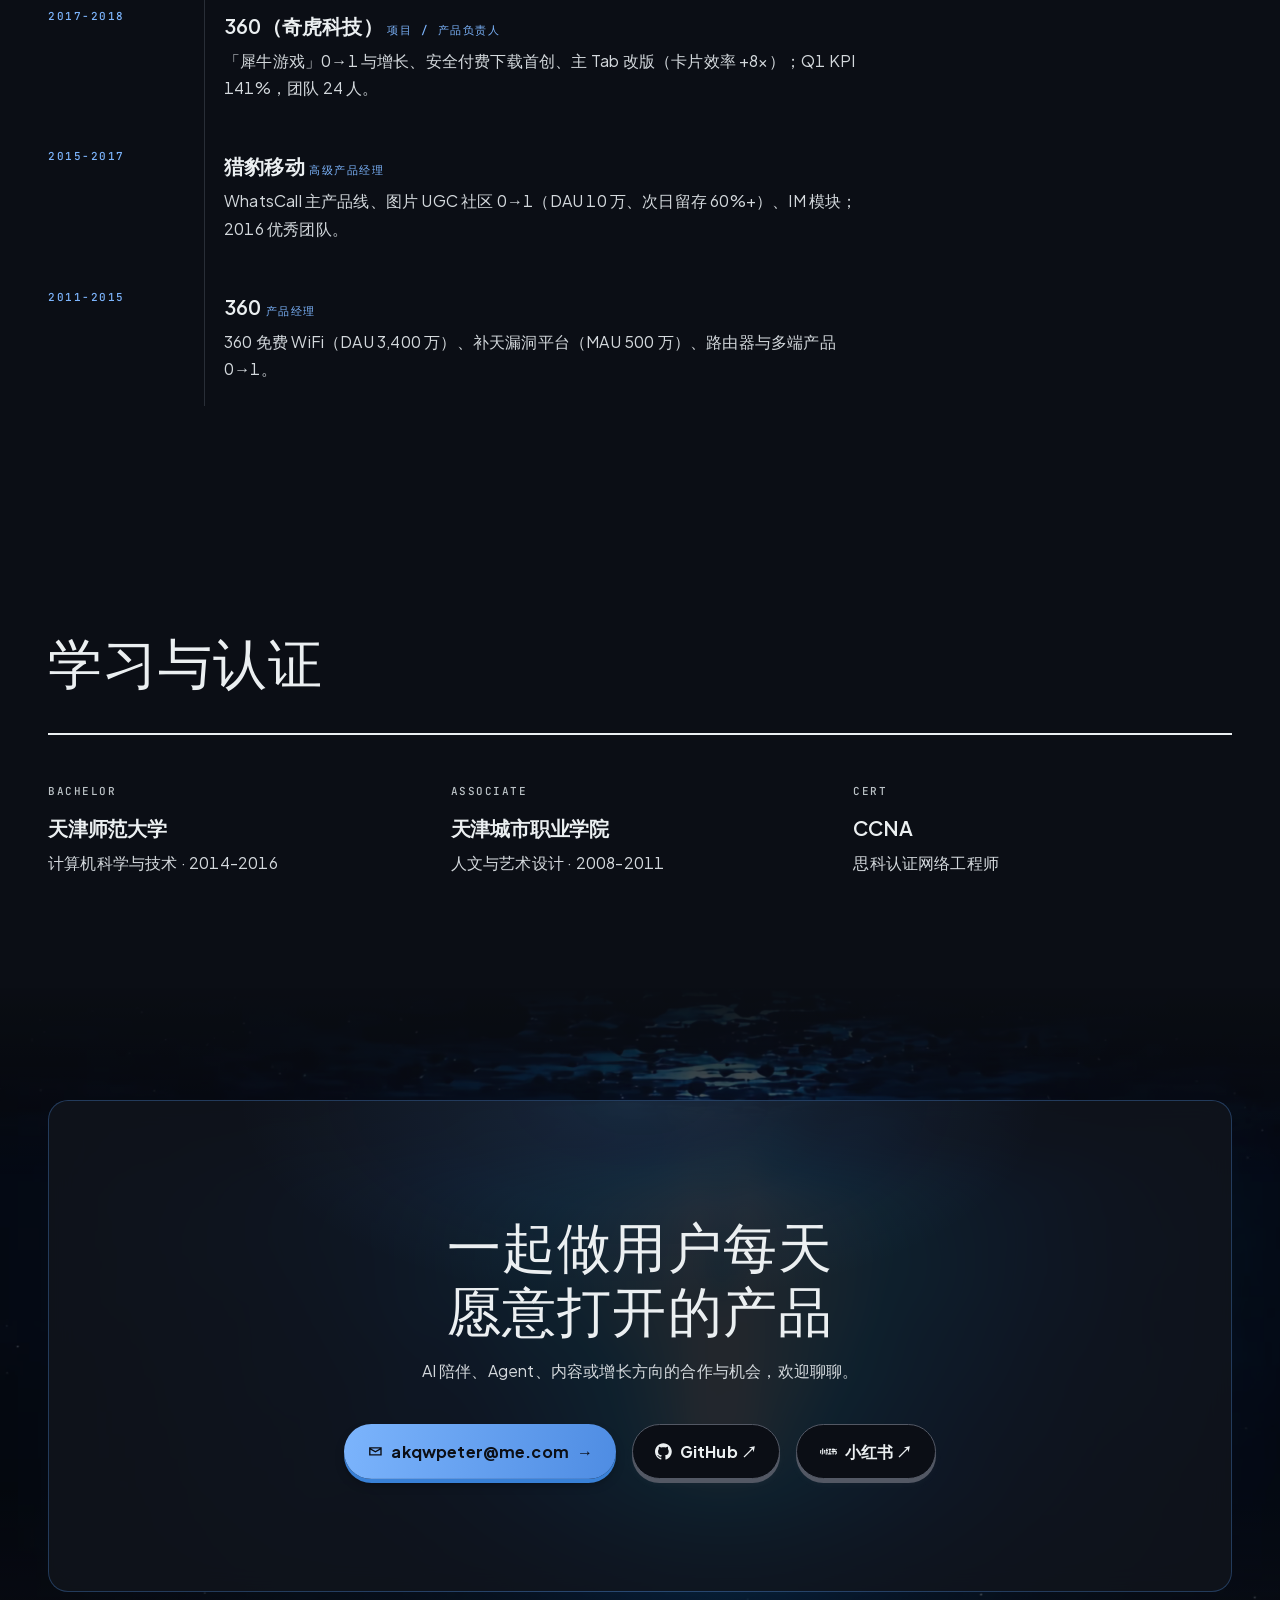
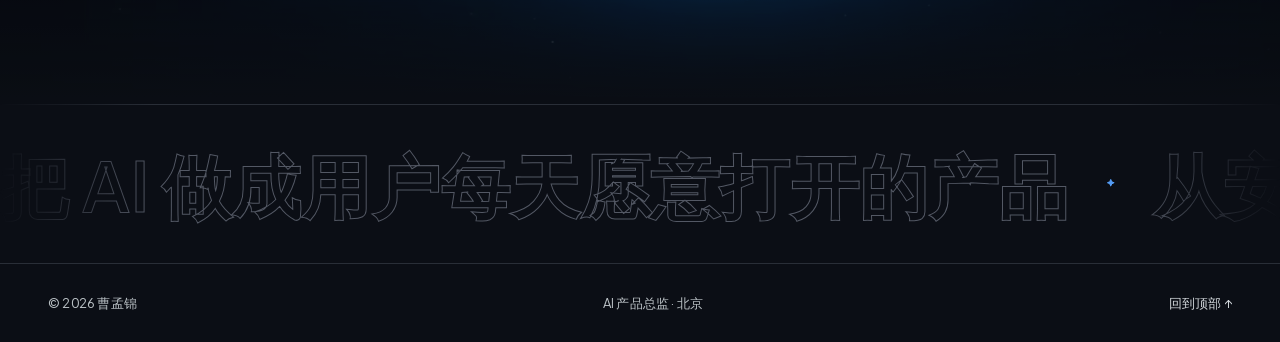
==== commit f6e15c3d: "design: 吸收 Portfolio Cosmic 免费模板设计语言——加载屏计数器/轮换词、蓝色渐变描边导航与卡片、按钮渐变、底部镜像视频+幽灵跑马灯" ====
--- a/public/index.html
+++ b/public/index.html
@@ -44,14 +44,22 @@
       } catch (e) {
         document.documentElement.dataset.theme = "dark";
       }
+      document.documentElement.classList.add("site-loading");
     })();
   </script>
+  <noscript><style>.loader{display:none!important}</style></noscript>
   <link rel="preload" href="assets/fonts/pjs-variable.woff2" as="font" type="font/woff2" crossorigin>
   <link rel="preload" href="assets/img/avatar.webp" as="image" fetchpriority="high">
-  <link rel="stylesheet" href="tokens.css?v=5">
-  <link rel="stylesheet" href="assets/css/style.css?v=19">
+  <link rel="stylesheet" href="tokens.css?v=6">
+  <link rel="stylesheet" href="assets/css/style.css?v=20">
 </head>
 <body>
+  <div class="loader" id="siteLoader" aria-hidden="true">
+    <span class="loader__label mono-label">AI 产品总监 · 作品集</span>
+    <p class="loader__word" id="loaderWord">洞察</p>
+    <span class="loader__count" id="loaderCount">000</span>
+    <span class="loader__bar" aria-hidden="true"><i id="loaderBar"></i></span>
+  </div>
   <div class="aurora" aria-hidden="true"><span></span><span></span><span></span></div>
   <a class="skip-link" href="#main">跳到主要内容</a>
   <div class="nav-sentinel" aria-hidden="true"></div>
@@ -338,10 +346,12 @@
     </section>
 
     <section class="section contact" id="contact">
+      <div class="contact__video" aria-hidden="true">
+        <video class="contact__video-el" muted loop playsinline preload="none" poster="assets/img/hero-poster.webp">
+          <source src="assets/img/hero-bg.webm" type="video/webm">
+        </video>
+      </div>
       <div class="container contact__inner reveal">
-        <div class="contact__art" aria-hidden="true">
-          <img src="assets/img/ink-flow-2.webp" alt="" width="1150" height="720" loading="lazy" decoding="async" fetchpriority="low">
-        </div>
         <h2 class="contact__title">一起做用户每天<br>愿意打开的产品</h2>
         <p class="contact__sub">AI 陪伴、Agent、内容或增长方向的合作与机会，欢迎聊聊。</p>
         <div class="contact__actions">
@@ -353,6 +363,21 @@
     </section>
   </main>
 
+  <div class="footer-marquee" aria-hidden="true">
+    <div class="footer-marquee__track">
+      <div class="footer-marquee__group">
+        <span>把 AI 做成用户每天愿意打开的产品</span><i>✦</i>
+        <span>从安全到 AI 的十五年</span><i>✦</i>
+        <span>AI 陪伴 · Agent · 内容生态</span><i>✦</i>
+      </div>
+      <div class="footer-marquee__group">
+        <span>把 AI 做成用户每天愿意打开的产品</span><i>✦</i>
+        <span>从安全到 AI 的十五年</span><i>✦</i>
+        <span>AI 陪伴 · Agent · 内容生态</span><i>✦</i>
+      </div>
+    </div>
+  </div>
+
   <footer class="site-footer">
     <div class="container footer__inner">
       <span>© <span id="year">2026</span> 曹孟锦</span>
@@ -361,6 +386,6 @@
     </div>
   </footer>
 
-  <script src="assets/js/main.js?v=7" defer></script>
+  <script src="assets/js/main.js?v=8" defer></script>
 </body>
 </html>
--- a/public/tokens.css
+++ b/public/tokens.css
@@ -26,6 +26,7 @@
   --color-accent-text: oklch(76% 0.12 255);
   --color-accent-ink: oklch(17% 0.015 265);
   --color-focus: oklch(74% 0.13 255);
+  --accent-gradient: linear-gradient(100deg, oklch(76% 0.12 255), oklch(57% 0.16 258));
 
   /* signal · coral (status only, used sparingly) */
   --color-flare: oklch(74% 0.13 25);
@@ -130,6 +131,7 @@
   --color-accent-text: oklch(43% 0.17 258);
   --color-accent-ink: oklch(99% 0.002 220);
   --color-focus: oklch(50% 0.19 255);
+  --accent-gradient: linear-gradient(100deg, oklch(62% 0.17 255), oklch(44% 0.17 258));
 
   --color-flare: oklch(62% 0.19 25);
   --color-flare-deep: oklch(50% 0.18 28);
--- a/public/assets/css/style.css
+++ b/public/assets/css/style.css
@@ -195,7 +195,7 @@
   right: 0;
   height: 3px;
   z-index: 320;
-  background: linear-gradient(90deg, var(--color-accent), var(--color-accent-deep));
+  background: var(--accent-gradient);
   transform-origin: 0 50%;
   animation: progress-grow linear;
   animation-timeline: scroll(root);
@@ -214,6 +214,97 @@
   .scroll-progress {
     display: none;
   }
+}
+
+/* ---------- cinematic loader · cosmic counter ---------- */
+
+.loader {
+  position: fixed;
+  inset: 0;
+  z-index: 500;
+  display: grid;
+  place-items: center;
+  background: var(--color-paper);
+  transition:
+    opacity var(--dur-long) var(--ease-out),
+    visibility var(--dur-long) var(--ease-out);
+}
+
+.loader[hidden] {
+  display: none;
+}
+
+.loader__label {
+  position: absolute;
+  top: var(--space-xl);
+  left: var(--space-2xl);
+}
+
+.loader__word {
+  font-family: var(--font-display);
+  font-weight: 500;
+  font-size: clamp(2.6rem, 6vw, 5.2rem);
+  letter-spacing: 0.04em;
+  line-height: 1.1;
+  color: var(--color-ink);
+}
+
+.loader__word.swap {
+  animation: loader-word 320ms var(--ease-out) both;
+}
+
+@keyframes loader-word {
+  from {
+    opacity: 0;
+    transform: translateY(0.35em);
+  }
+  to {
+    opacity: 1;
+    transform: none;
+  }
+}
+
+.loader__count {
+  position: absolute;
+  right: var(--space-2xl);
+  bottom: var(--space-2xl);
+  font-family: var(--font-label);
+  font-weight: 500;
+  font-size: clamp(3.2rem, 8vw, 6.8rem);
+  line-height: 1;
+  color: var(--color-ink-2);
+}
+
+.loader__bar {
+  position: absolute;
+  left: 0;
+  right: 0;
+  bottom: 0;
+  height: 3px;
+  background: var(--tint-rule);
+}
+
+.loader__bar i {
+  display: block;
+  width: 100%;
+  height: 100%;
+  background: var(--accent-gradient);
+  box-shadow: 0 0 14px color-mix(in oklch, var(--color-accent) 55%, transparent);
+  transform: scaleX(0);
+  transform-origin: left;
+  will-change: transform;
+}
+
+.loader.done {
+  opacity: 0;
+  visibility: hidden;
+  pointer-events: none;
+}
+
+/* hold hero choreography until the loader has finished */
+html.site-loading .hero__reveal,
+html.site-loading .hero__name .char {
+  animation-play-state: paused;
 }
 
 /* ---------- nav · floating morph ---------- */
@@ -283,6 +374,32 @@
   transform: translateY(12px);
 }
 
+.nav.is-floating .nav__inner::after {
+  content: "";
+  position: absolute;
+  inset: 0;
+  border-radius: inherit;
+  padding: 1px;
+  background: var(--accent-gradient);
+  opacity: 0;
+  transition: opacity var(--dur-long) var(--ease-out);
+  -webkit-mask: linear-gradient(#fff 0 0) content-box, linear-gradient(#fff 0 0);
+  -webkit-mask-composite: xor;
+  mask: linear-gradient(#fff 0 0) content-box, linear-gradient(#fff 0 0);
+  mask-composite: exclude;
+  pointer-events: none;
+}
+
+.nav.is-floating:hover .nav__inner::after {
+  opacity: 0.85;
+}
+
+@supports not ((mask-composite: exclude) or (-webkit-mask-composite: xor)) {
+  .nav.is-floating .nav__inner::after {
+    display: none;
+  }
+}
+
 @media (prefers-reduced-transparency: reduce) {
   .nav {
     background: var(--color-paper);
@@ -309,7 +426,7 @@
   width: 34px;
   height: 34px;
   border-radius: 50%;
-  background: var(--color-accent);
+  background: var(--accent-gradient);
   color: var(--color-accent-ink);
   font-family: var(--font-body);
   font-weight: 700;
@@ -344,37 +461,21 @@
 
 .nav__links a {
   position: relative;
-  padding: var(--space-2xs) 0;
+  padding: 0.42em 0.95em;
   font-size: var(--text-base);
   font-weight: 500;
   color: var(--color-ink-2);
+  border-radius: var(--radius-pill);
   white-space: nowrap;
-  transition: color var(--dur-short) var(--ease-out);
-}
-
-.nav__links a::after {
-  content: "";
-  position: absolute;
-  left: 0;
-  right: 0;
-  bottom: 0;
-  height: 3px;
-  border-radius: 2px;
-  background: var(--color-accent);
-  transform: scaleX(0);
-  transform-origin: right;
-  transition: transform var(--dur-short) var(--ease-out);
+  transition:
+    color var(--dur-short) var(--ease-out),
+    background-color var(--dur-short) var(--ease-out);
 }
 
 .nav__links a:hover,
 .nav__links a.active {
+  background: var(--tint-accent);
   color: var(--color-ink);
-}
-
-.nav__links a:hover::after,
-.nav__links a.active::after {
-  transform: scaleX(1);
-  transform-origin: left;
 }
 
 .nav__actions {
@@ -510,17 +611,21 @@
   box-shadow:
     0 4px 0 0 var(--btn-edge),
     0 6px 12px -3px var(--btn-cast);
+  background-size: 160% 100%;
+  background-position: 0 50%;
   transform: translateY(0);
   transition:
     transform var(--dur-micro) var(--ease-out),
     box-shadow var(--dur-micro) var(--ease-out),
     background-color var(--dur-short) var(--ease-out),
     color var(--dur-short) var(--ease-out),
-    border-color var(--dur-short) var(--ease-out);
+    border-color var(--dur-short) var(--ease-out),
+    background-position var(--dur-long) var(--ease-out);
 }
 
 .btn:hover {
   transform: translateY(-2px);
+  background-position: 100% 50%;
   box-shadow:
     0 6px 0 0 var(--btn-edge),
     0 12px 22px -4px var(--btn-cast);
@@ -545,7 +650,7 @@
 }
 
 .btn--accent {
-  --btn-face: var(--color-accent);
+  --btn-face: var(--accent-gradient);
   --btn-ink: var(--color-accent-ink);
   --btn-edge: var(--color-accent-deep);
   --btn-cast: var(--shadow-btn-cast);
@@ -1014,6 +1119,32 @@
   opacity: 1;
 }
 
+.cell::after {
+  content: "";
+  position: absolute;
+  inset: 0;
+  border-radius: inherit;
+  padding: 1px;
+  background: var(--accent-gradient);
+  opacity: 0;
+  transition: opacity var(--dur-long) var(--ease-out);
+  -webkit-mask: linear-gradient(#fff 0 0) content-box, linear-gradient(#fff 0 0);
+  -webkit-mask-composite: xor;
+  mask: linear-gradient(#fff 0 0) content-box, linear-gradient(#fff 0 0);
+  mask-composite: exclude;
+  pointer-events: none;
+}
+
+.cell:hover::after {
+  opacity: 0.8;
+}
+
+@supports not ((mask-composite: exclude) or (-webkit-mask-composite: xor)) {
+  .cell::after {
+    display: none;
+  }
+}
+
 .cell:hover {
   transform: translateY(-4px);
   border-color: var(--color-rule-2);
@@ -1389,7 +1520,7 @@
 }
 
 .timeline::after {
-  background: linear-gradient(180deg, var(--color-accent), var(--color-accent-deep));
+  background: var(--accent-gradient);
   transform-origin: top;
   transform: scaleY(0);
   animation: rail-grow linear;
@@ -1476,8 +1607,40 @@
 
 /* contact */
 
+.contact {
+  position: relative;
+  overflow: clip;
+}
+
+.contact__video {
+  position: absolute;
+  inset: 0;
+  z-index: 0;
+  overflow: hidden;
+  pointer-events: none;
+  opacity: 0.55;
+}
+
+.contact__video::after {
+  content: "";
+  position: absolute;
+  inset: 0;
+  background:
+    linear-gradient(to bottom, var(--color-paper), transparent 26%),
+    linear-gradient(to top, var(--color-paper), transparent 30%);
+}
+
+.contact__video-el {
+  width: 100%;
+  height: 100%;
+  object-fit: cover;
+  transform: scaleY(-1) scale(1.08);
+  filter: brightness(0.92) saturate(1.05);
+}
+
 .contact__inner {
   position: relative;
+  z-index: 1;
   overflow: hidden;
   display: flex;
   flex-direction: column;
@@ -1487,38 +1650,19 @@
   border: 1px solid color-mix(in oklch, var(--color-accent) 30%, transparent);
   background:
     radial-gradient(560px 280px at 50% 0%, var(--tint-accent), transparent 72%),
-    var(--color-paper-2);
+    color-mix(in oklch, var(--color-paper-2) 84%, transparent);
+  -webkit-backdrop-filter: blur(14px) saturate(1.3);
+  backdrop-filter: blur(14px) saturate(1.3);
   padding: var(--space-3xl) var(--space-xl);
 }
 
-.contact__inner > *:not(.contact__art) {
+.contact__inner > * {
   position: relative;
   z-index: 1;
 }
 
-.contact__art {
-  position: absolute;
-  left: 0;
-  right: 0;
-  bottom: -8%;
-  height: 78%;
-  pointer-events: none;
-  opacity: 0.75;
-}
-
-.contact__art img {
-  width: 100%;
-  height: 100%;
-  object-fit: cover;
-  object-position: center 70%;
-  mix-blend-mode: screen;
-  mask-image: linear-gradient(to top, black 30%, transparent 88%);
-  -webkit-mask-image: linear-gradient(to top, black 30%, transparent 88%);
-}
-
 /* light theme · ink art multiplies onto cool paper */
-:root[data-theme="light"] .flag__art img,
-:root[data-theme="light"] .contact__art img {
+:root[data-theme="light"] .flag__art img {
   mix-blend-mode: multiply;
 }
 
@@ -1526,8 +1670,8 @@
   opacity: 0.8;
 }
 
-:root[data-theme="light"] .contact__art {
-  opacity: 0.6;
+:root[data-theme="light"] .contact__video {
+  display: none;
 }
 
 .contact__title {
@@ -1581,6 +1725,46 @@
   color: var(--color-accent-text);
 }
 
+/* footer marquee · ghost poster strip */
+
+.footer-marquee {
+  overflow: hidden;
+  padding-block: clamp(1.4rem, 3.4vw, 2.6rem);
+  border-block-start: 1px solid var(--color-rule);
+  mask-image: linear-gradient(90deg, transparent, #000 12%, #000 88%, transparent);
+  -webkit-mask-image: linear-gradient(90deg, transparent, #000 12%, #000 88%, transparent);
+}
+
+.footer-marquee__track {
+  display: flex;
+  width: max-content;
+  animation: marquee-slide 46s linear infinite;
+}
+
+.footer-marquee__group {
+  display: flex;
+  align-items: center;
+  gap: clamp(1.6rem, 3vw, 3rem);
+  padding-right: clamp(1.6rem, 3vw, 3rem);
+  white-space: nowrap;
+}
+
+.footer-marquee__group span {
+  font-family: var(--font-display);
+  font-weight: 600;
+  font-size: clamp(2.2rem, 5.4vw, 4.6rem);
+  line-height: 1.08;
+  letter-spacing: 0.01em;
+  color: transparent;
+  -webkit-text-stroke: 1px var(--color-rule-2);
+}
+
+.footer-marquee__group i {
+  font-style: normal;
+  color: var(--color-accent);
+  font-size: 0.5em;
+}
+
 /* ---------- responsive ---------- */
 
 @media (max-width: 64rem) {
@@ -1719,7 +1903,10 @@
 
   .marquee,
   .aurora,
-  .click-splash {
+  .click-splash,
+  .footer-marquee,
+  .contact__video,
+  .loader {
     display: none;
   }
 
@@ -1728,7 +1915,9 @@
     transform: scaleY(1);
   }
 
-  .cell::before {
+  .cell::before,
+  .cell::after,
+  .nav.is-floating .nav__inner::after {
     opacity: 0;
   }
 
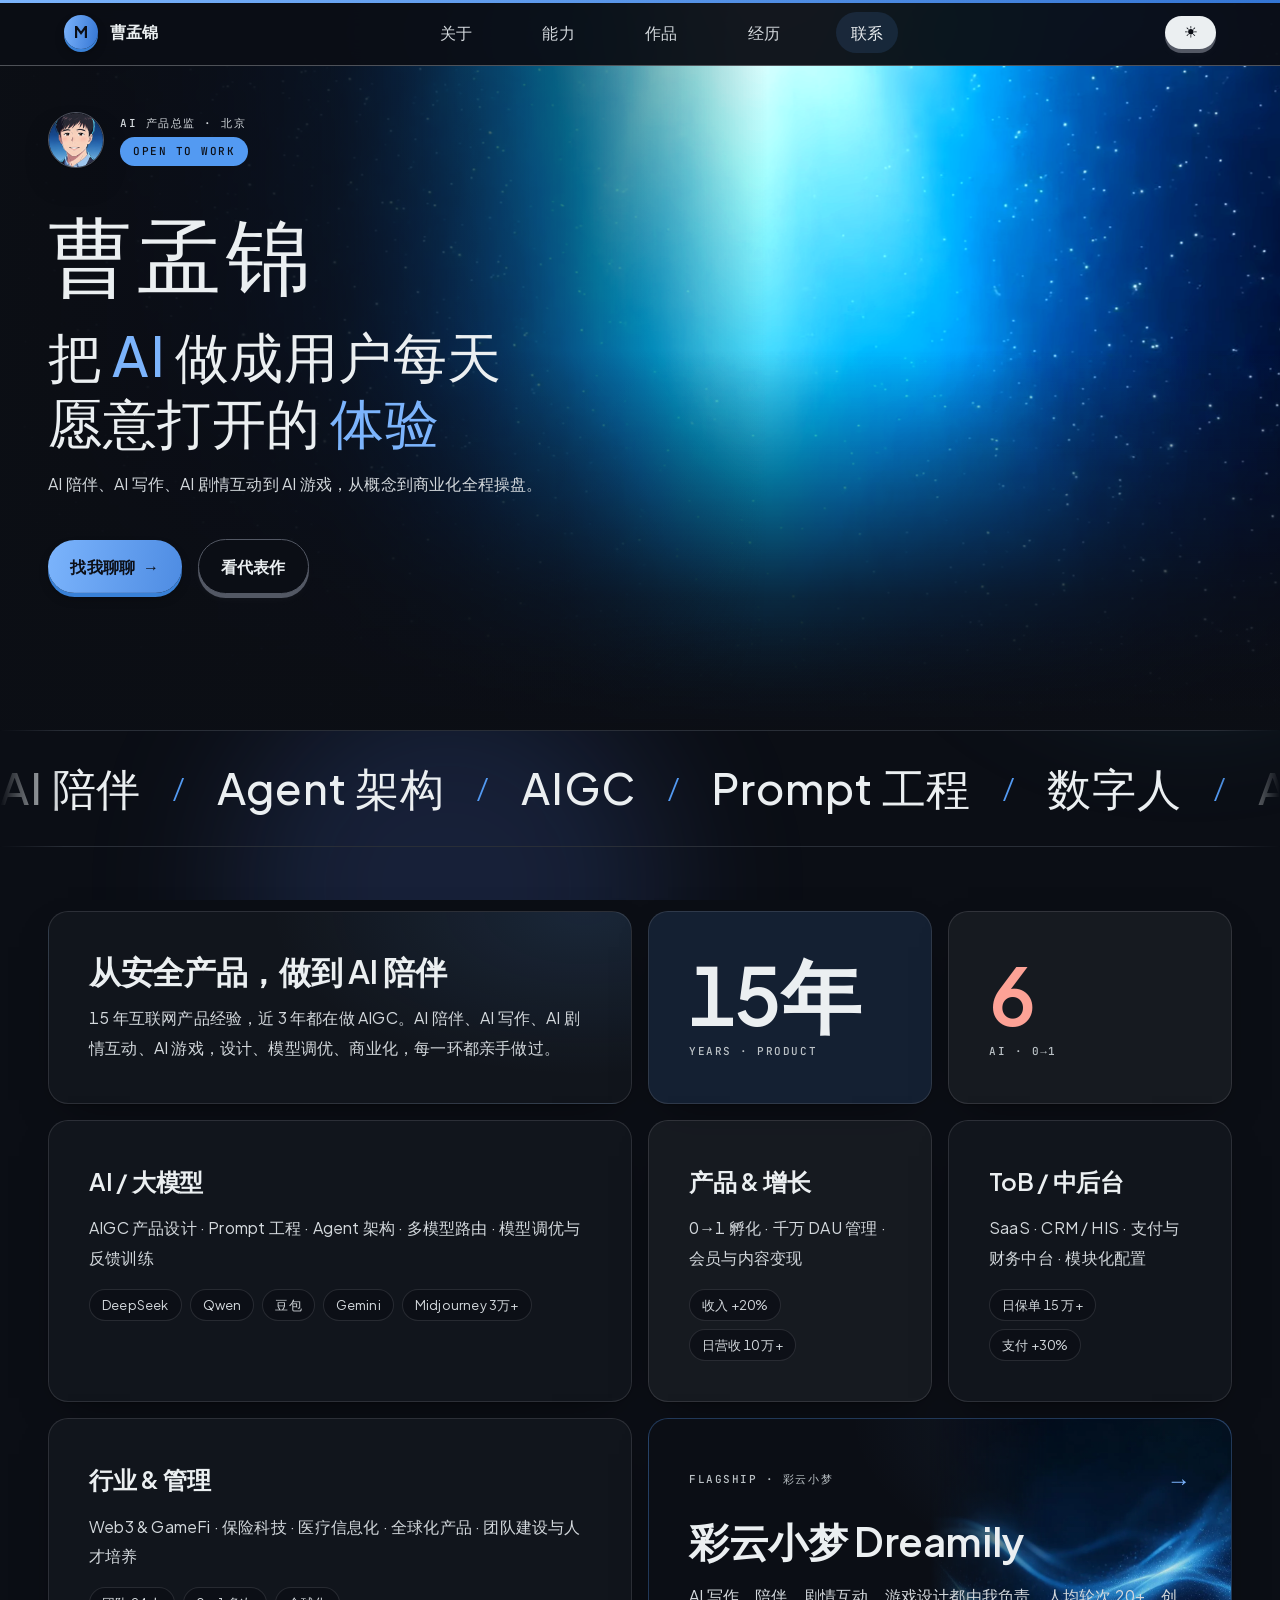
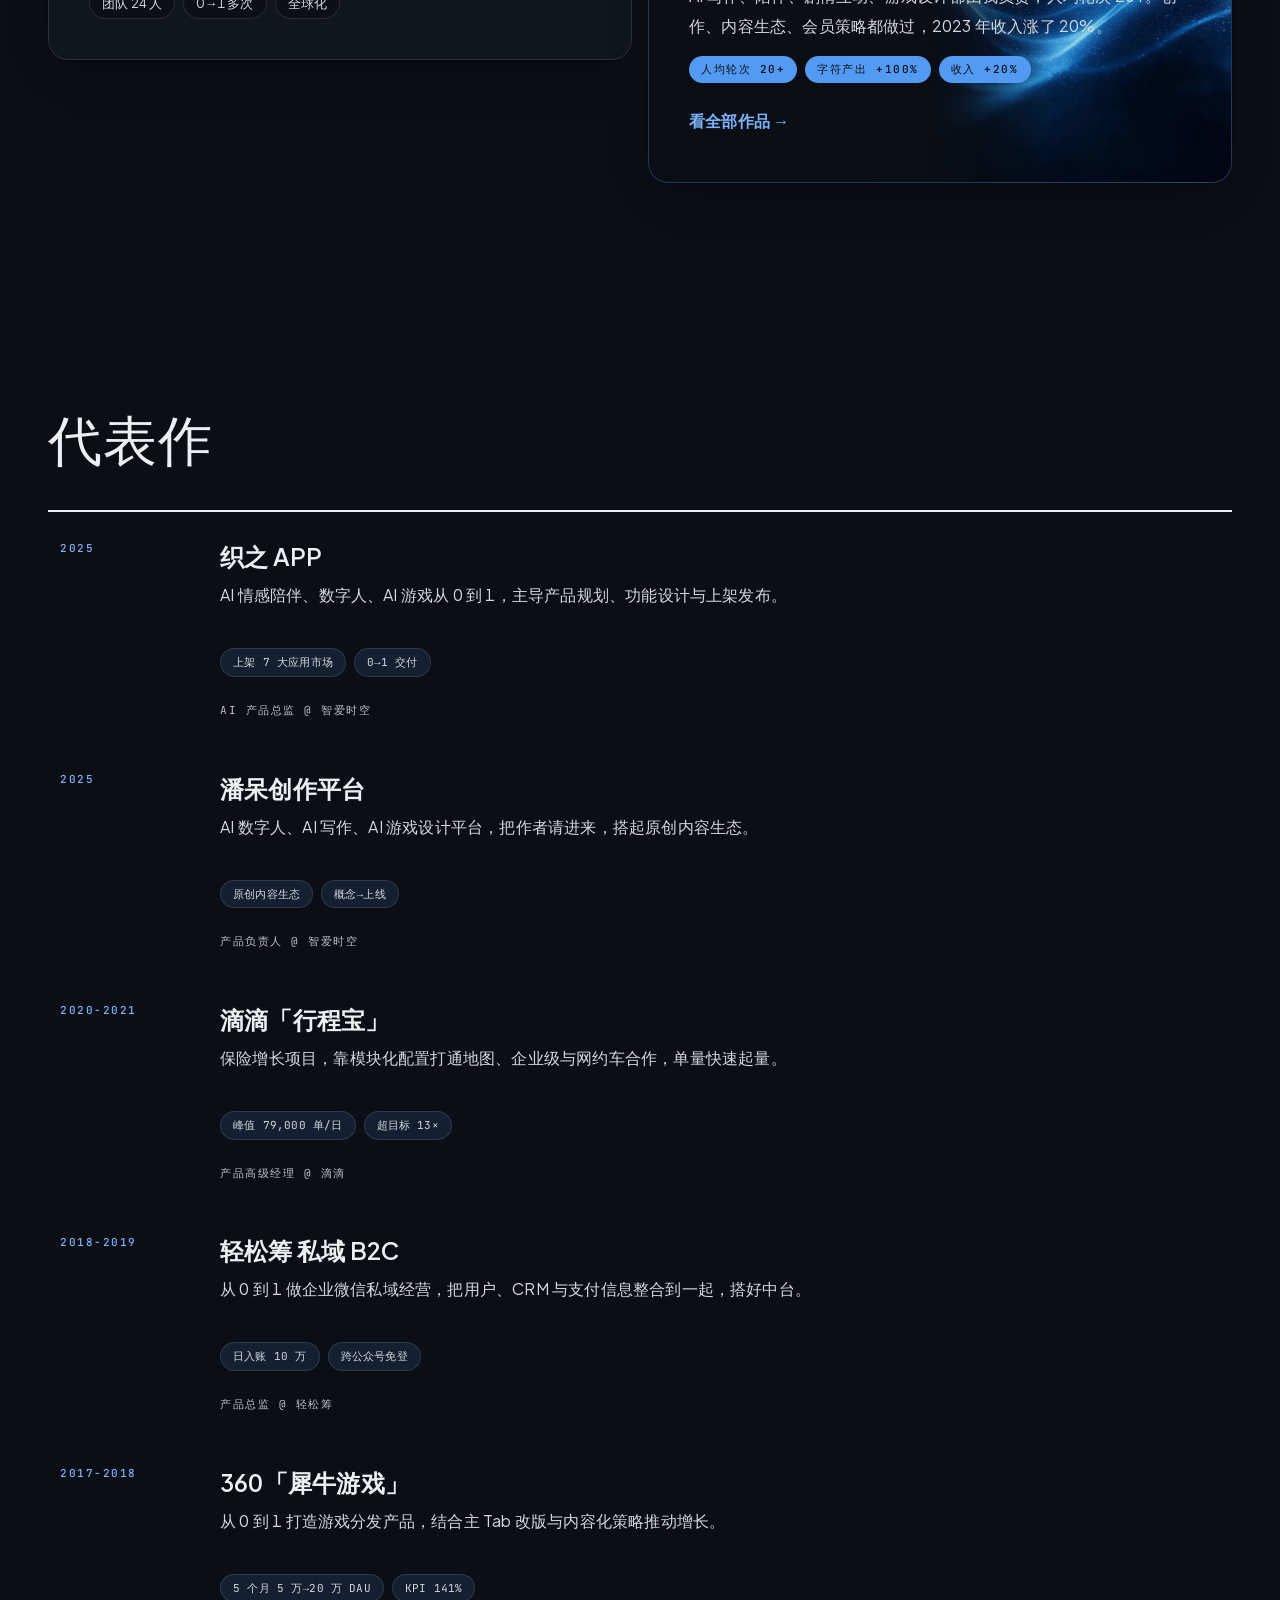
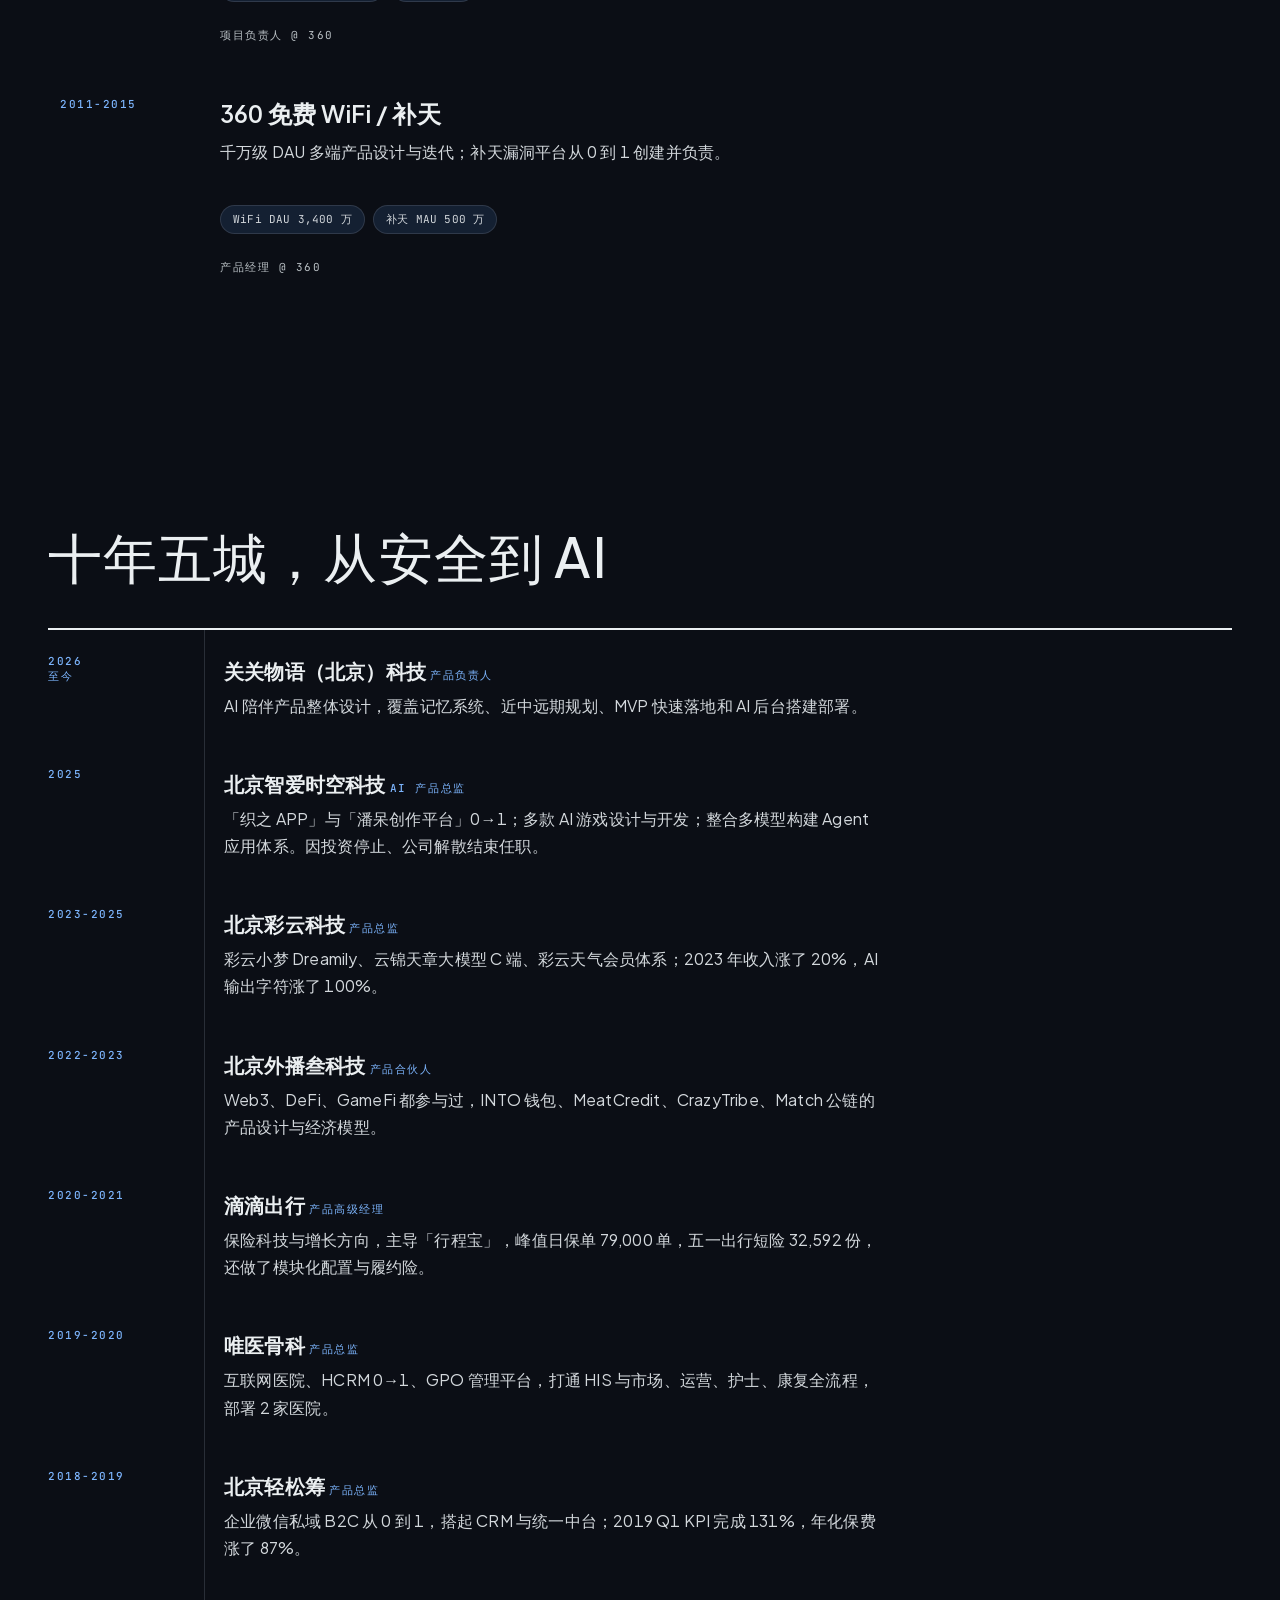
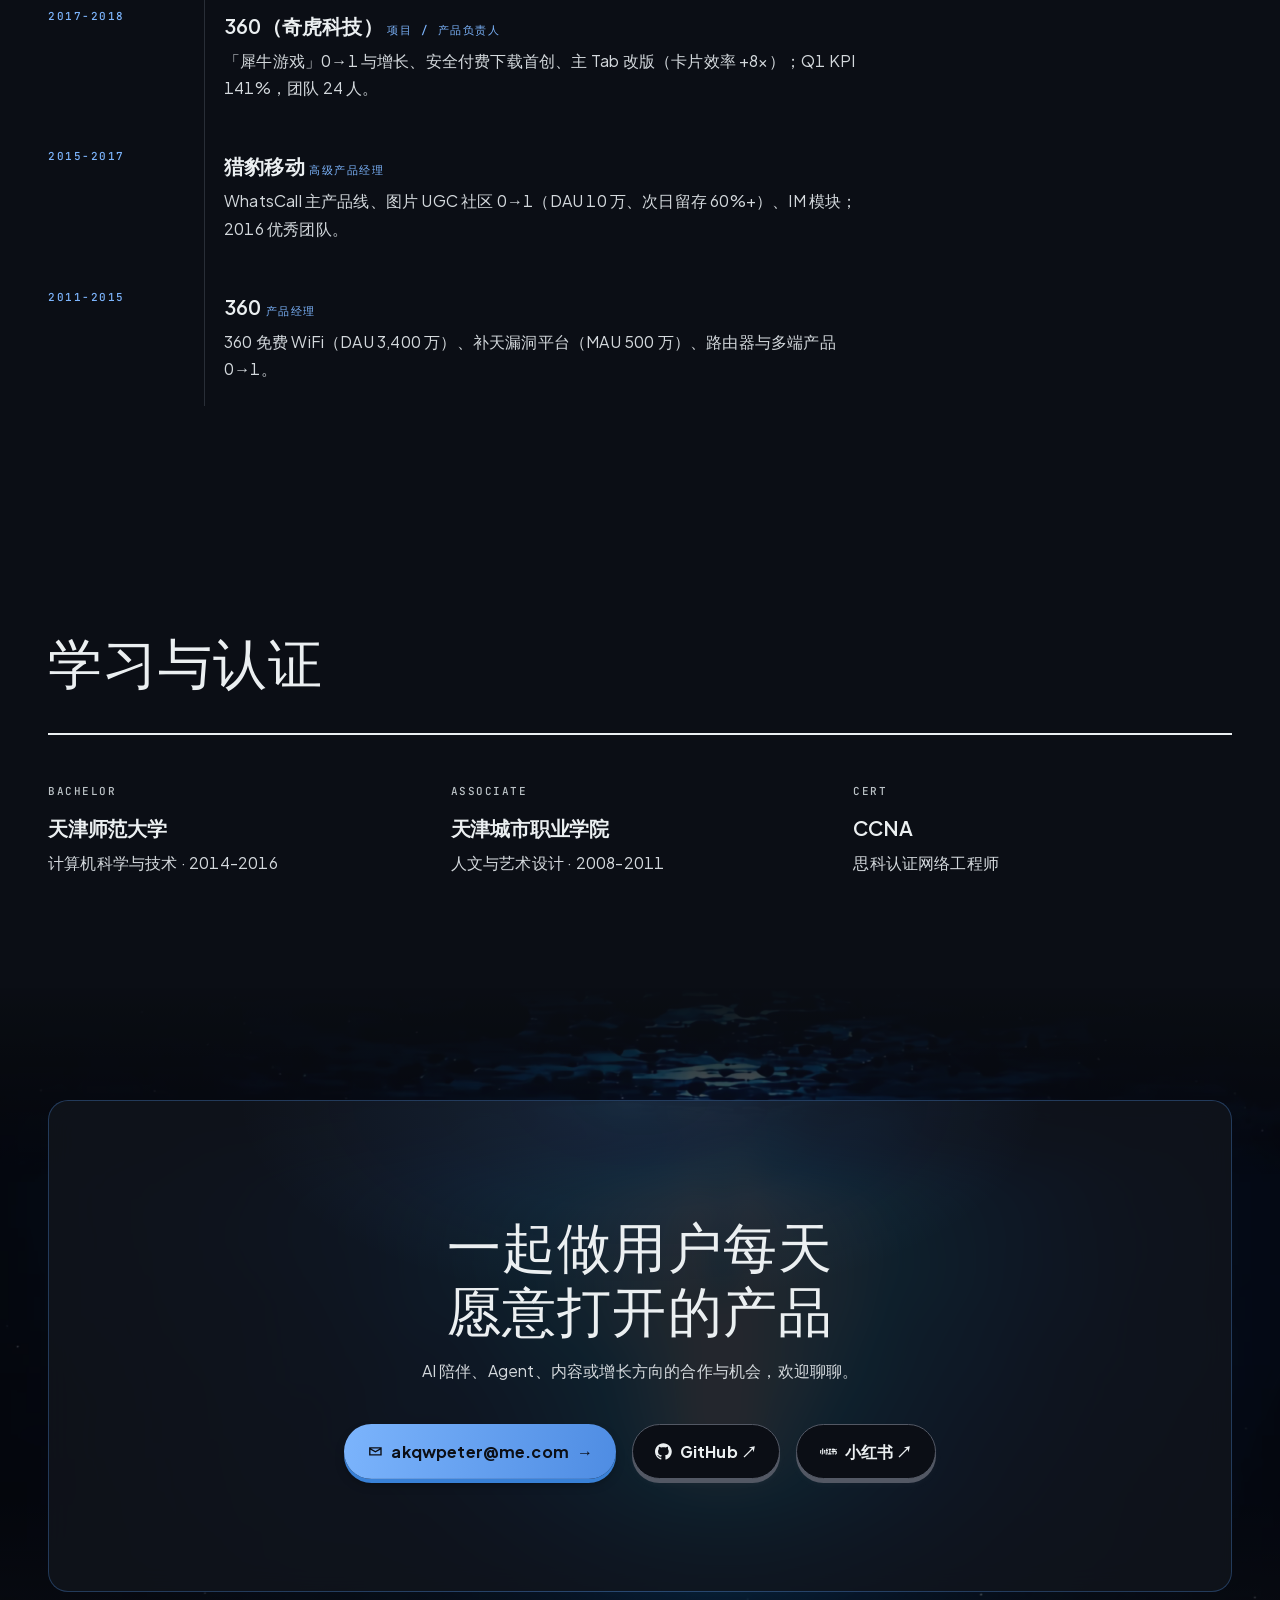
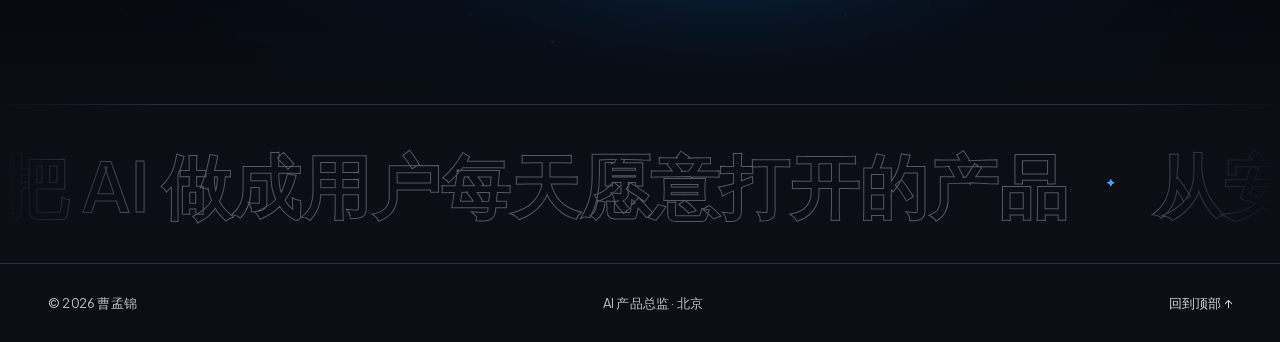
==== commit 3021b83b: "visual: hero 换为深海光粒子无缝循环背景(5s/526KB)，光门视频移至联系区做首尾呼应，旗舰卡装饰图重做为深蓝黑蓝光流纹" ====
--- a/public/index.html
+++ b/public/index.html
@@ -51,7 +51,7 @@
   <link rel="preload" href="assets/fonts/pjs-variable.woff2" as="font" type="font/woff2" crossorigin>
   <link rel="preload" href="assets/img/avatar.webp" as="image" fetchpriority="high">
   <link rel="stylesheet" href="tokens.css?v=6">
-  <link rel="stylesheet" href="assets/css/style.css?v=20">
+  <link rel="stylesheet" href="assets/css/style.css?v=21">
 </head>
 <body>
   <div class="loader" id="siteLoader" aria-hidden="true">
@@ -99,8 +99,8 @@
   <main id="main">
     <section class="hero" id="top">
       <div class="hero__bg" aria-hidden="true">
-        <video class="hero__video" autoplay muted loop playsinline preload="auto" poster="assets/img/hero-poster.webp">
-          <source src="assets/img/hero-bg.webm" type="video/webm">
+        <video class="hero__video" autoplay muted loop playsinline preload="auto" poster="assets/img/hero-aurora-poster.webp">
+          <source src="assets/img/hero-aurora.webm" type="video/webm">
         </video>
       </div>
       <div class="container hero__grid">
@@ -169,7 +169,7 @@
       </article>
       <article class="cell cell--flag span-2x2 reveal">
         <div class="flag__art" aria-hidden="true">
-          <img src="assets/img/ink-flow-1.webp" alt="" width="760" height="760" loading="lazy" decoding="async" fetchpriority="low">
+          <img src="assets/img/ink-flow-1-v2.webp" alt="" width="760" height="760" loading="lazy" decoding="async" fetchpriority="low">
         </div>
         <div class="flag__head">
           <span class="mono-label">FLAGSHIP · 彩云小梦</span>
@@ -347,8 +347,8 @@
 
     <section class="section contact" id="contact">
       <div class="contact__video" aria-hidden="true">
-        <video class="contact__video-el" muted loop playsinline preload="none" poster="assets/img/hero-poster.webp">
-          <source src="assets/img/hero-bg.webm" type="video/webm">
+        <video class="contact__video-el" muted loop playsinline preload="none" poster="assets/img/gate-poster.webp">
+          <source src="assets/img/gate-loop.webm" type="video/webm">
         </video>
       </div>
       <div class="container contact__inner reveal">
--- a/public/assets/css/style.css
+++ b/public/assets/css/style.css
@@ -316,7 +316,7 @@
   right: 0;
   z-index: 300;
   padding-block: 0;
-  background: color-mix(in oklch, var(--color-paper) 92%, transparent);
+  background: color-mix(in oklch, var(--color-paper) 96%, transparent);
   border-block-end: 1px solid var(--color-rule);
   border-block-end-color: color-mix(in oklch, var(--color-ink) 30%, transparent);
   -webkit-backdrop-filter: saturate(1.4) blur(14px);
@@ -753,7 +753,7 @@
   position: absolute;
   inset: 0;
   z-index: 0;
-  background: url("../img/hero-poster.webp") center / cover no-repeat;
+  background: url("../img/hero-aurora-poster.webp") center / cover no-repeat;
 }
 
 [data-theme="light"] .hero::before {
